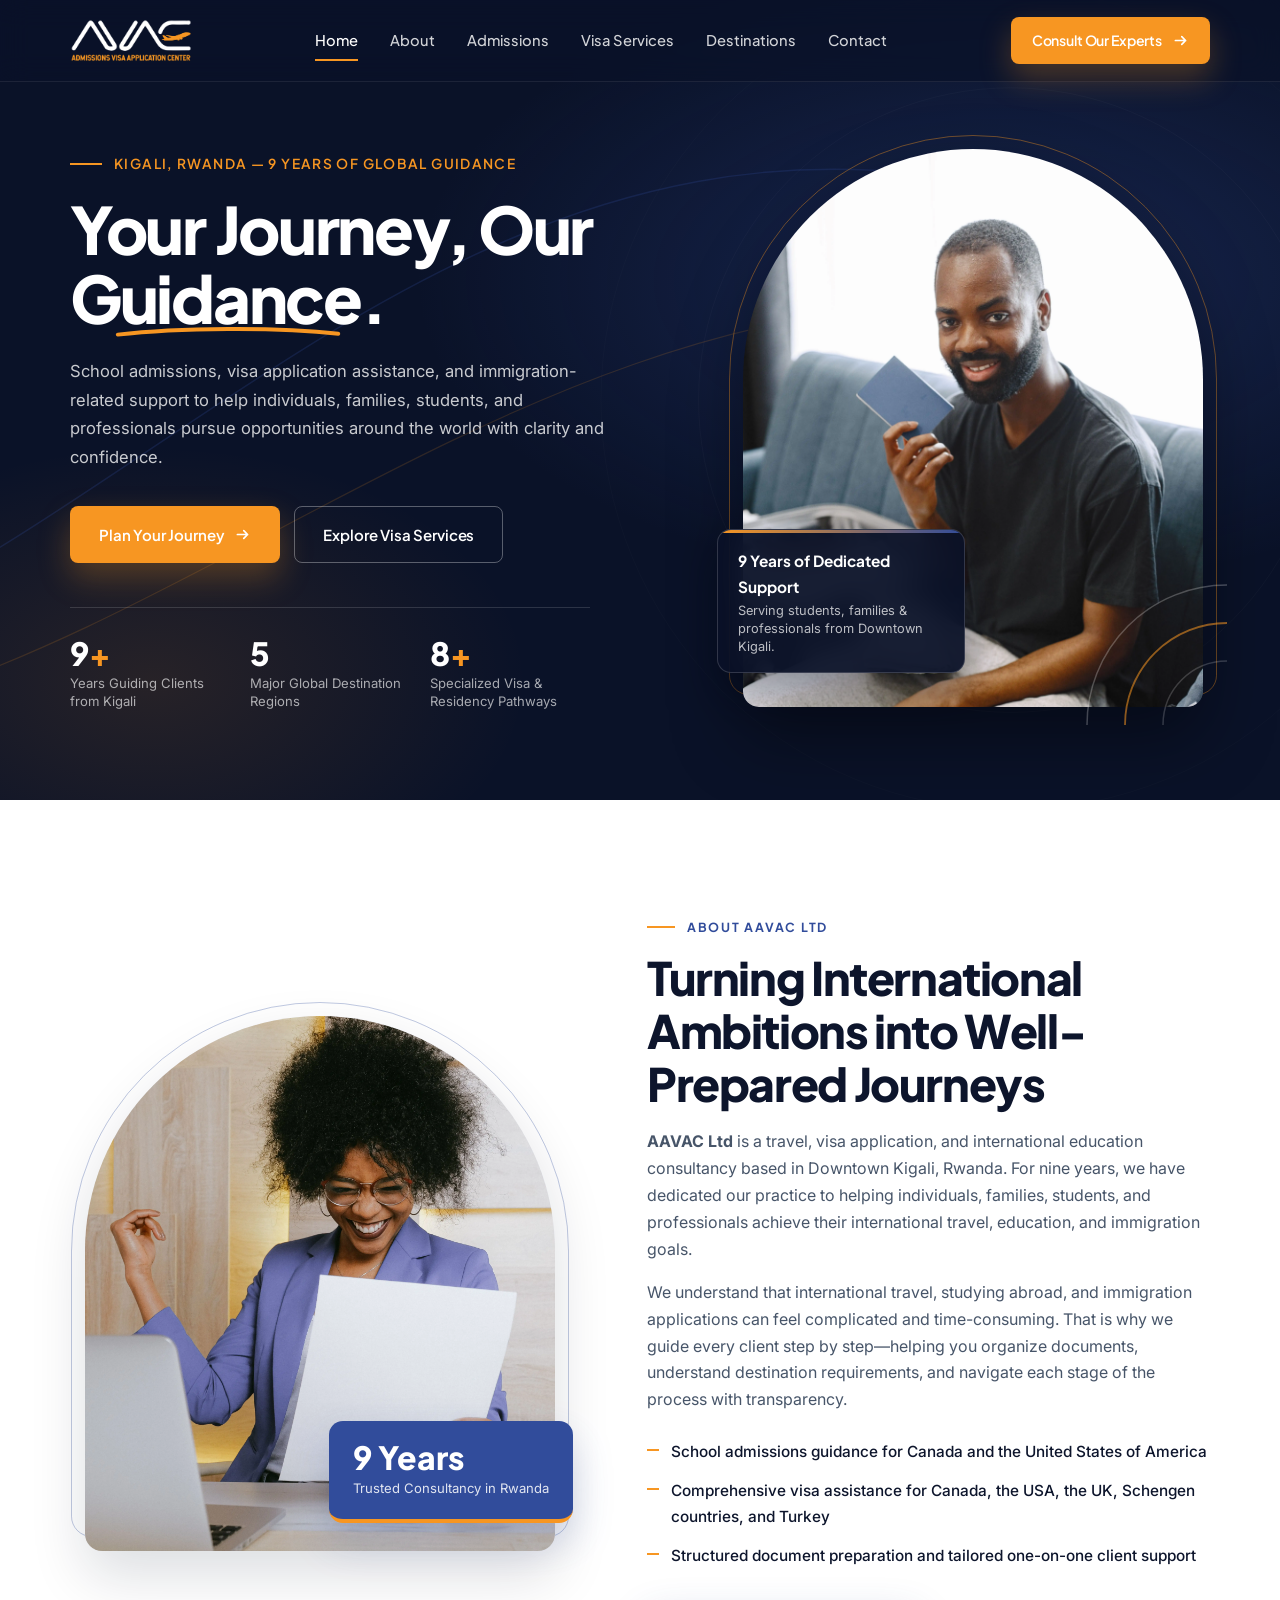
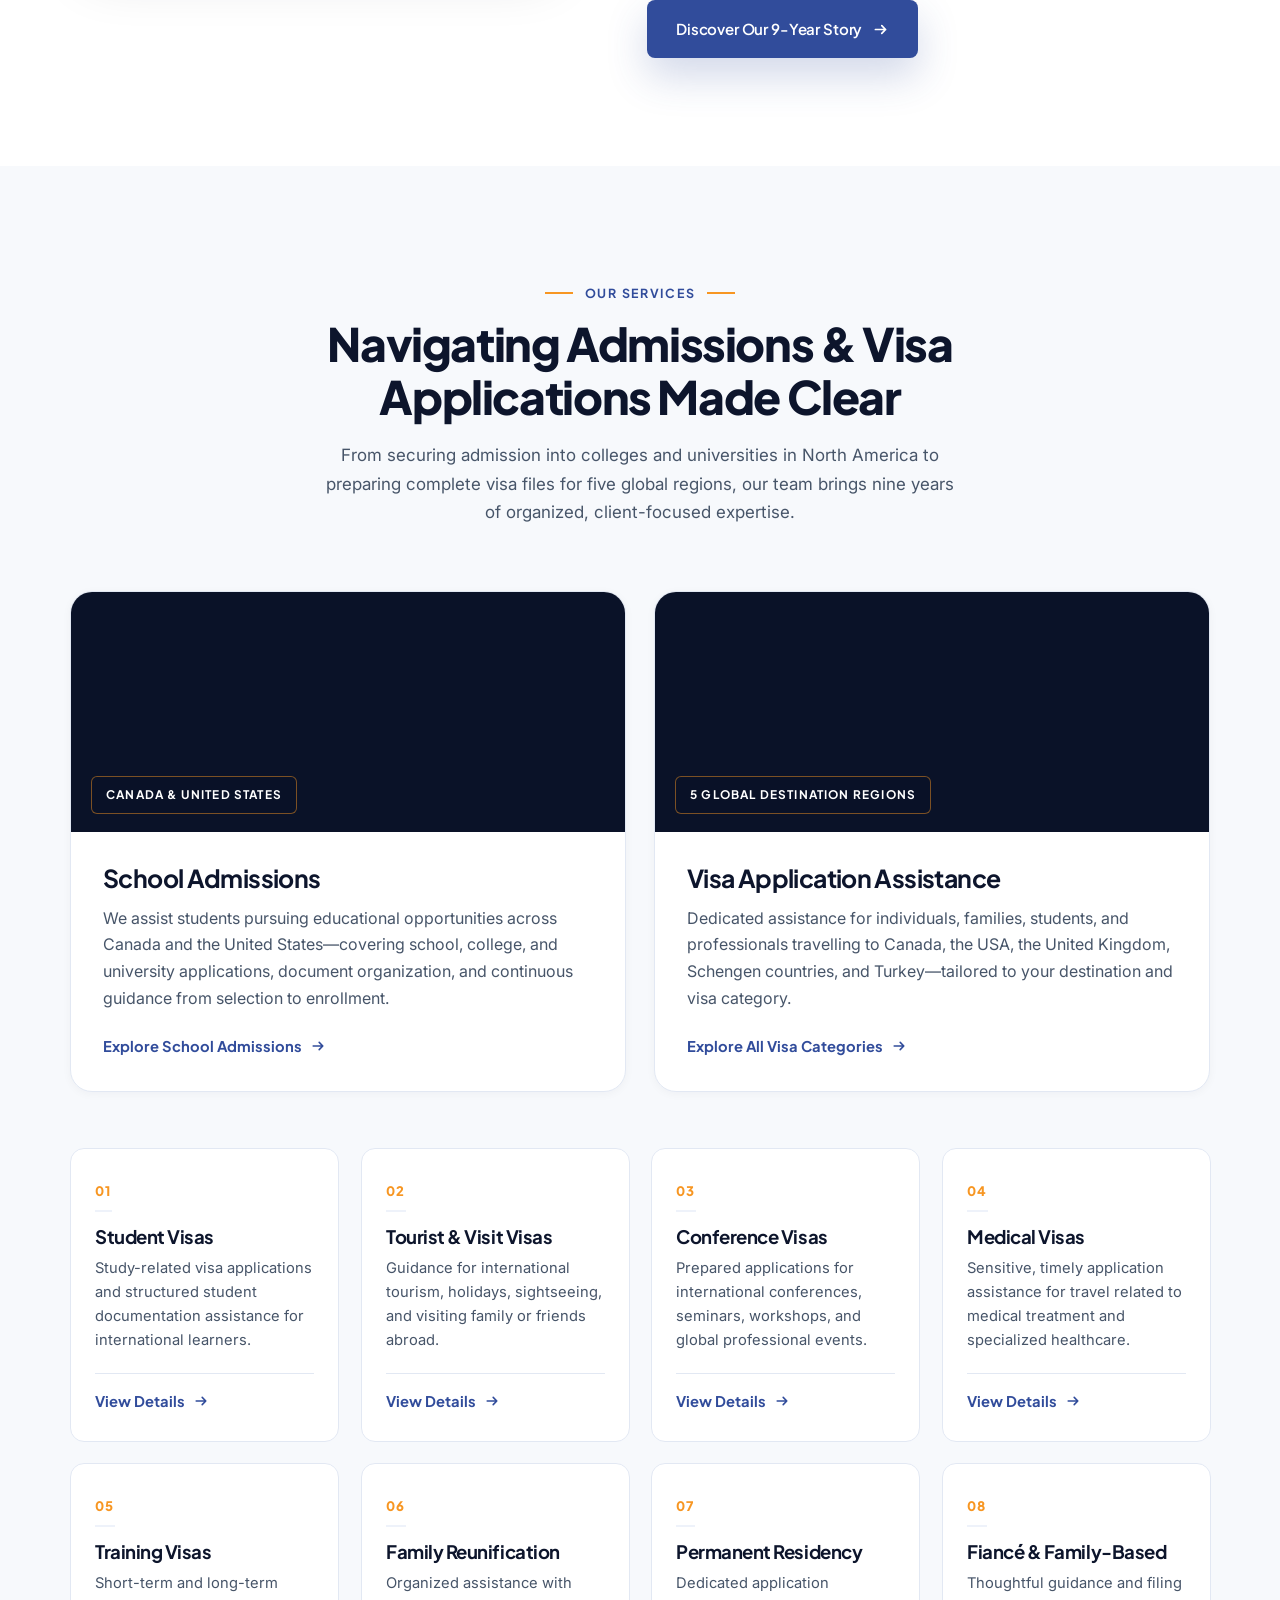
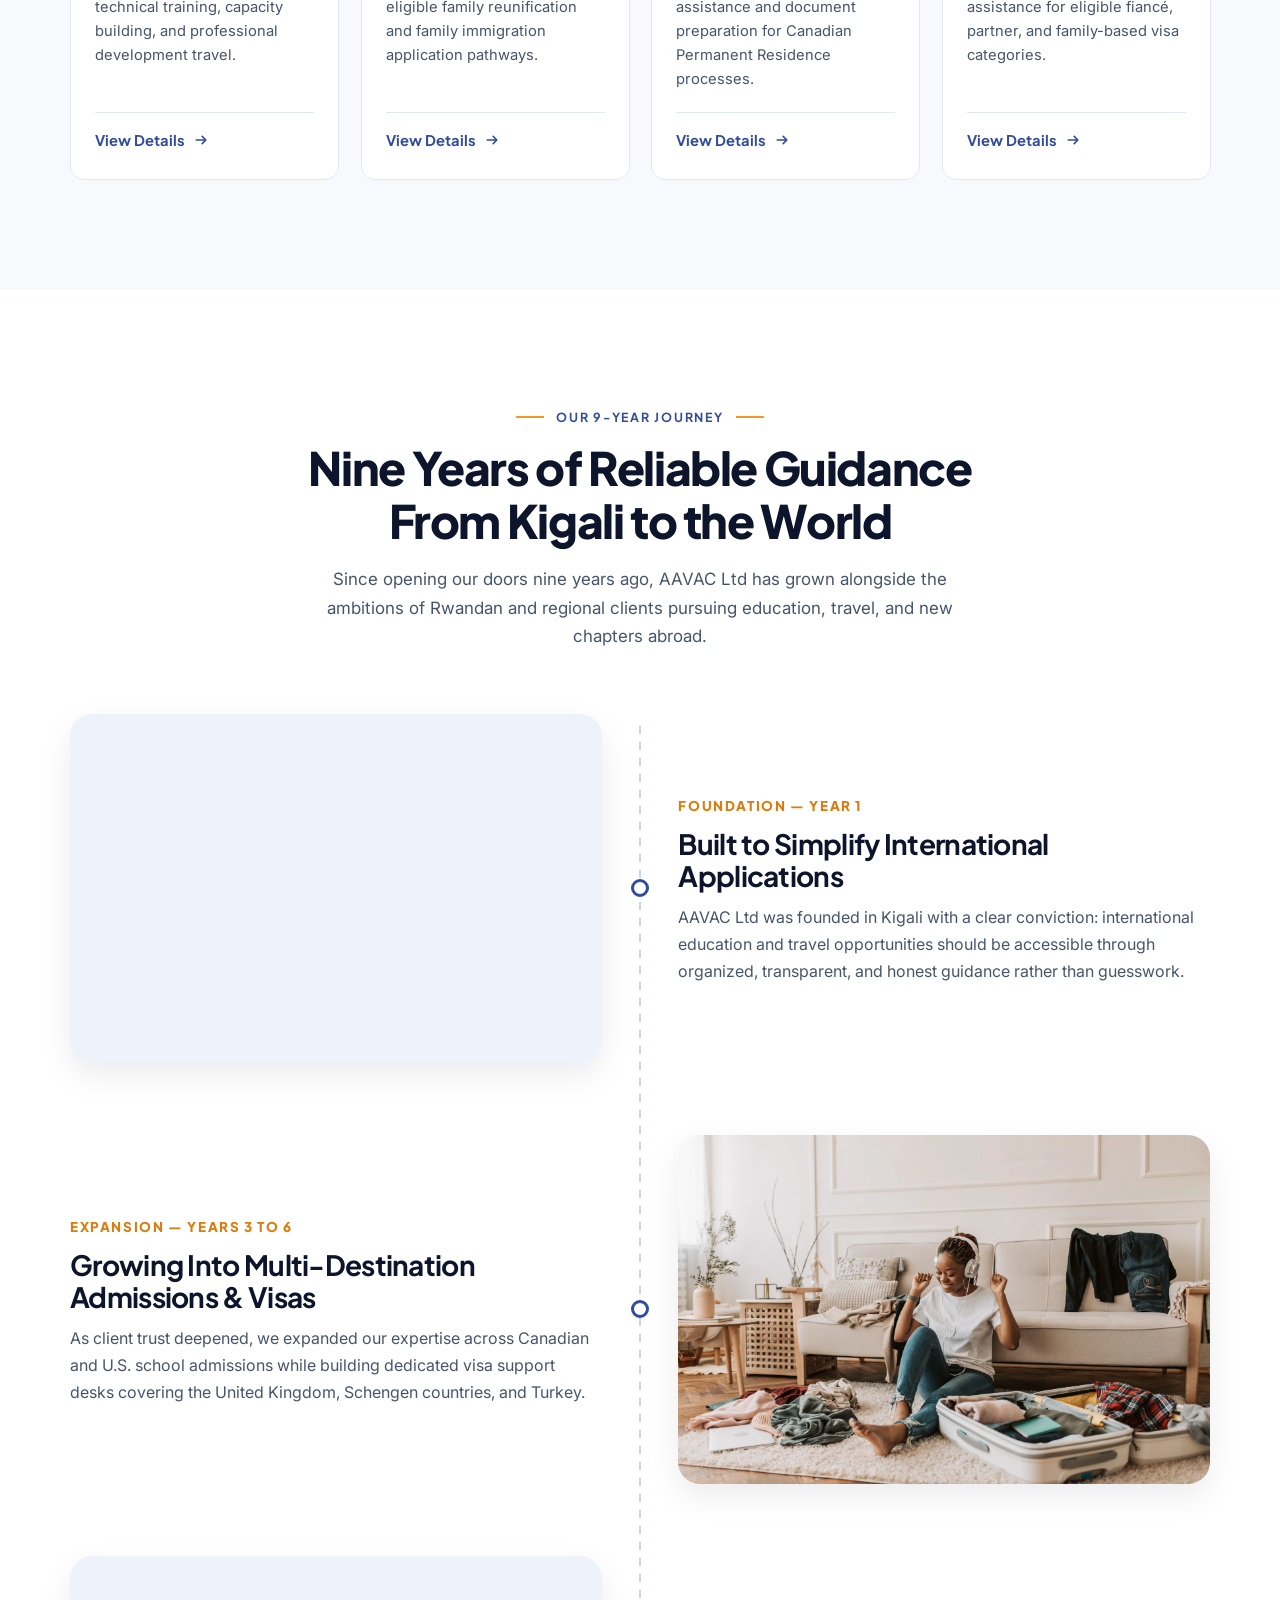
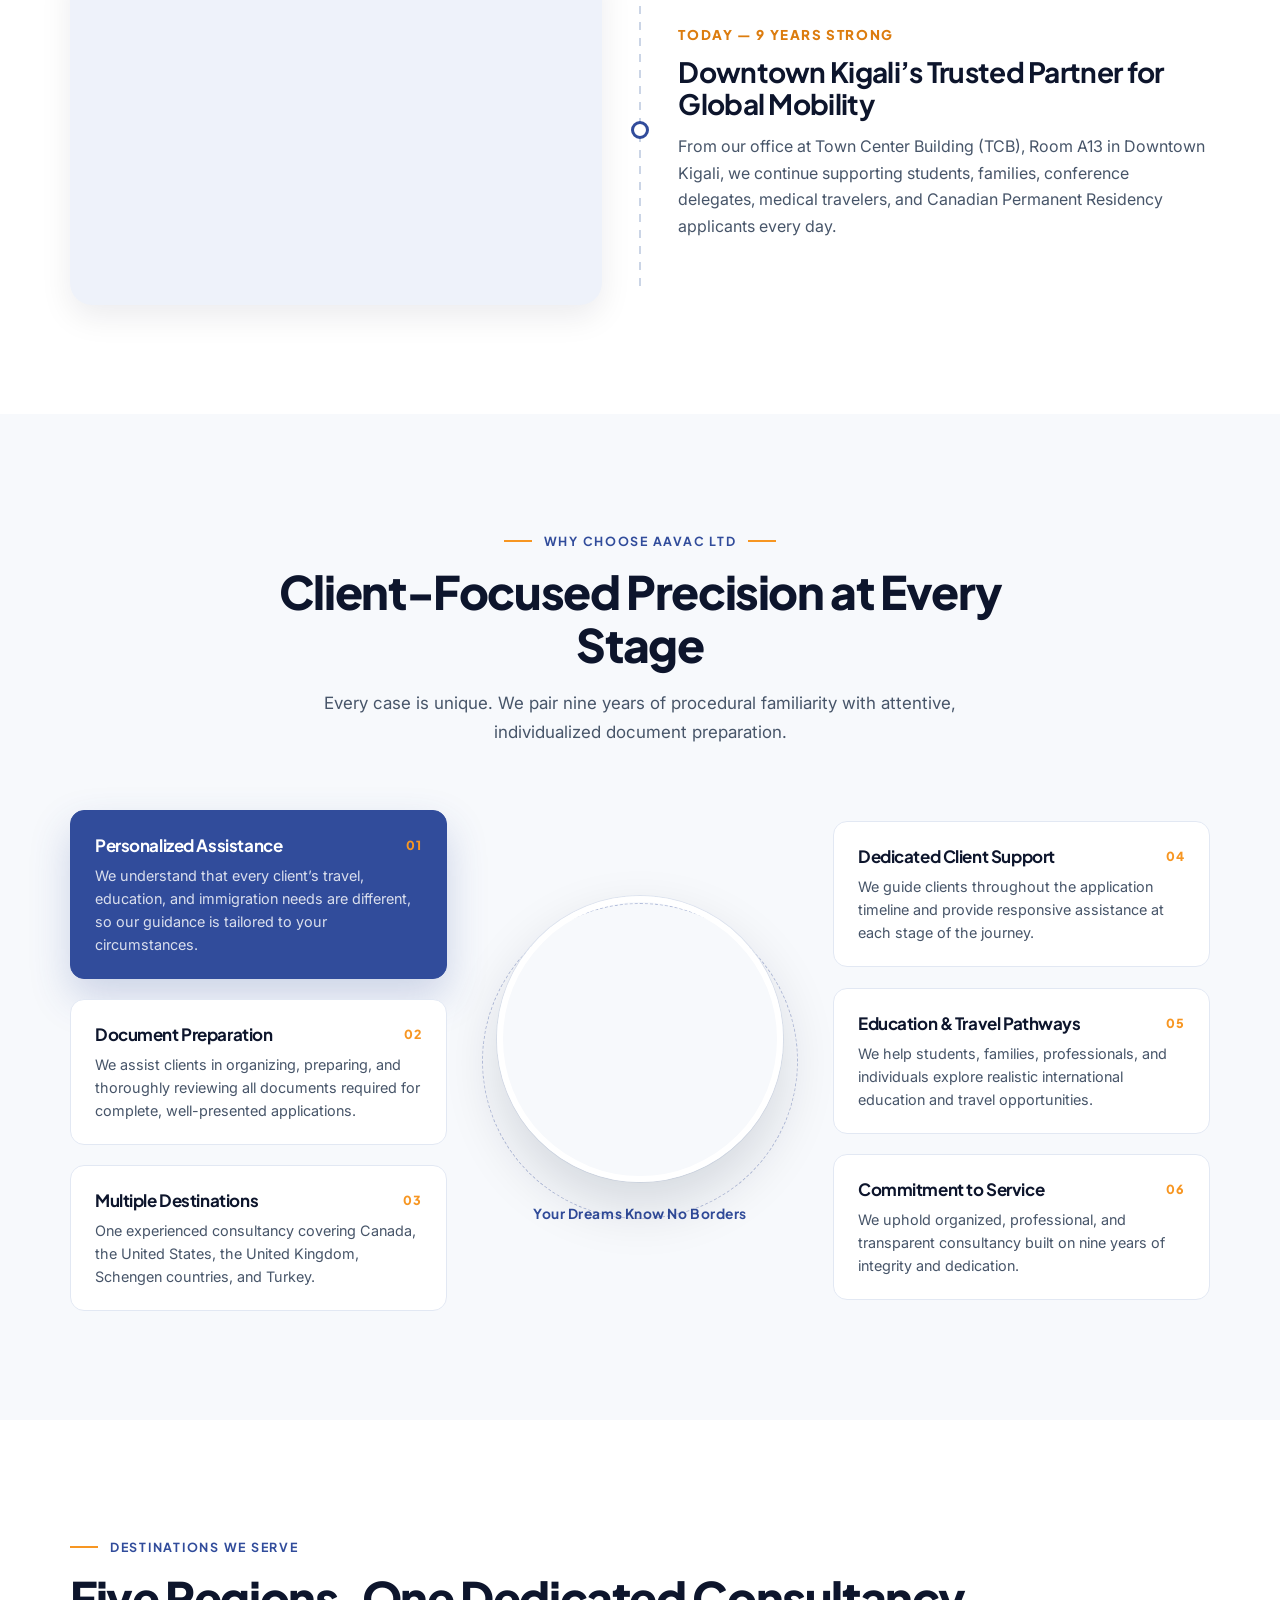
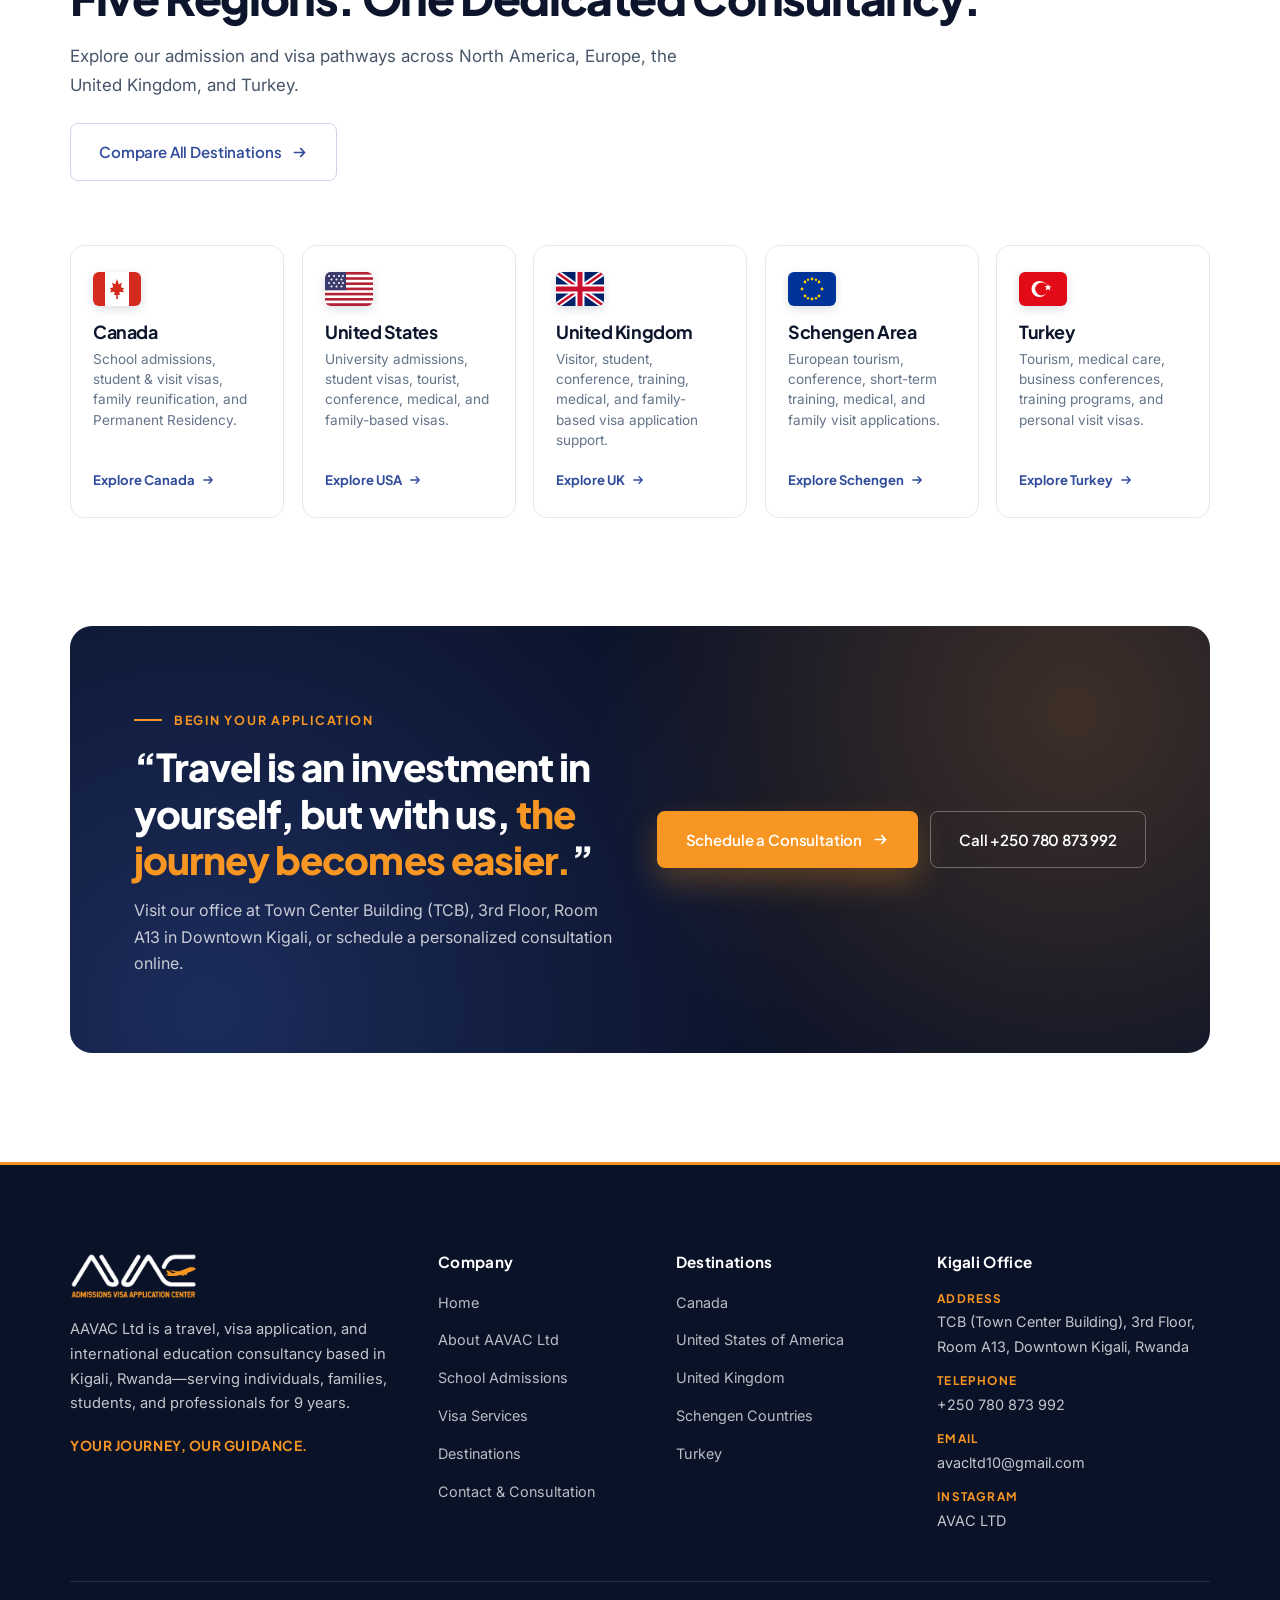
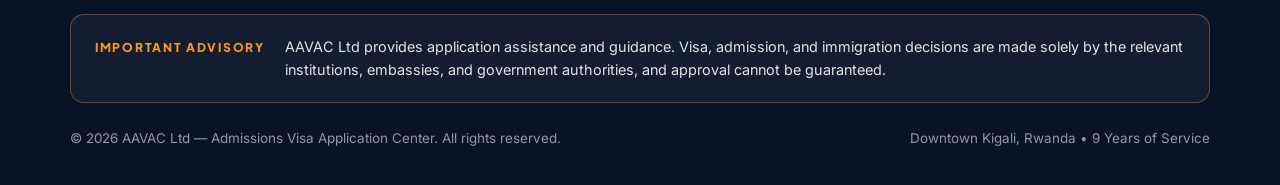
==== index.html @ 4e016243 "Build modern mobile-optimized multi-page website for AAVAC Ltd" ====
<!DOCTYPE html>
<html lang="en">
<head>
  <meta charset="UTF-8">
  <meta name="viewport" content="width=device-width, initial-scale=1.0, viewport-fit=cover">
  <meta name="theme-color" content="#0A1228">
  <title>AAVAC Ltd — Travel, Visa &amp; International Education Consultancy | Kigali, Rwanda</title>
  <meta name="description" content="For 9 years in Kigali, Rwanda, AAVAC Ltd has guided individuals, families, students, and professionals through school admissions and visa applications for Canada, the USA, the UK, Schengen countries, and Turkey.">
  <link rel="icon" type="image/png" href="assets/logo-color.png">
  <link rel="preconnect" href="https://fonts.googleapis.com">
  <link rel="preconnect" href="https://fonts.gstatic.com" crossorigin>
  <link href="https://fonts.googleapis.com/css2?family=Inter:wght@400;500;600&family=Plus+Jakarta+Sans:wght@500;600;700;800&display=swap" rel="stylesheet">
  <link rel="stylesheet" href="css/styles.css">
</head>
<body>
  <div class="scroll-progress" aria-hidden="true"></div>

  <!-- Navigation Header -->
  <header class="site-header">
    <div class="container nav-inner">
      <a href="index.html" class="brand-logo" aria-label="AAVAC Ltd Home">
        <img src="assets/logo-light.png" alt="AVAC — Admissions Visa Application Center">
      </a>

      <nav class="nav-links" aria-label="Primary Navigation">
        <a href="index.html" class="nav-link is-active">Home</a>
        <a href="about.html" class="nav-link">About</a>
        <a href="admissions.html" class="nav-link">Admissions</a>
        <a href="visas.html" class="nav-link">Visa Services</a>
        <a href="destinations.html" class="nav-link">Destinations</a>
        <a href="contact.html" class="nav-link">Contact</a>
      </nav>

      <div class="nav-actions">
        <a href="contact.html" class="btn btn--primary btn--sm">
          Consult Our Experts
          <svg class="arrow-icon" viewBox="0 0 20 20" fill="none" stroke="currentColor" stroke-width="2" aria-hidden="true"><path d="M4 10h12m0 0-4.5-4.5M16 10l-4.5 4.5" stroke-linecap="round" stroke-linejoin="round"/></svg>
        </a>
        <button class="nav-toggle" type="button" aria-label="Open Menu" aria-expanded="false">
          <svg width="22" height="22" viewBox="0 0 24 24" fill="none" stroke="currentColor" stroke-width="2"><path d="M4 7h16M4 12h16M4 17h16" stroke-linecap="round"/></svg>
        </button>
      </div>
    </div>
  </header>

  <!-- Mobile Navigation Drawer -->
  <div class="mobile-drawer" aria-hidden="true">
    <div class="mobile-drawer__backdrop"></div>
    <div class="mobile-drawer__panel">
      <div>
        <div class="mobile-drawer__head">
          <a href="index.html" class="brand-logo">
            <img src="assets/logo-light.png" alt="AVAC Logo" style="height:36px;">
          </a>
          <button class="mobile-drawer__close" type="button" aria-label="Close Menu">
            <svg width="20" height="20" viewBox="0 0 24 24" fill="none" stroke="currentColor" stroke-width="2"><path d="M6 6l12 12M18 6 6 18" stroke-linecap="round"/></svg>
          </button>
        </div>
        <nav class="mobile-drawer__links" aria-label="Mobile Navigation">
          <a href="index.html" class="is-active">Home</a>
          <a href="about.html">About AAVAC</a>
          <a href="admissions.html">School Admissions</a>
          <a href="visas.html">Visa Services</a>
          <a href="destinations.html">Destinations</a>
          <a href="contact.html">Contact Us</a>
        </nav>
      </div>
      <div class="mobile-drawer__foot">
        <div class="mobile-drawer__meta">
          TCB (Town Center Building), 3rd Floor, Room A13<br>
          Downtown Kigali, Rwanda<br>
          +250 780 873 992
        </div>
        <a href="contact.html" class="btn btn--primary" style="width:100%;">Book a Consultation</a>
      </div>
    </div>
  </div>

  <main>
    <!-- Hero Section -->
    <section class="hero">
      <svg class="hero__bg-svg" viewBox="0 0 1440 820" fill="none" preserveAspectRatio="xMidYMid slice" aria-hidden="true">
        <path class="orbit-path" d="M-80 640 C 260 480, 560 120, 1020 180 C 1260 212, 1380 120, 1520 60" stroke="rgba(49,76,155,0.45)" stroke-width="1.5"/>
        <path class="orbit-path orbit-path--delayed" d="M-40 720 C 340 600, 660 280, 1140 310 C 1320 322, 1420 260, 1520 210" stroke="rgba(247,150,34,0.28)" stroke-width="1.2" stroke-dasharray="6 8"/>
        <circle cx="1100" cy="410" r="320" stroke="rgba(255,255,255,0.05)" stroke-width="1"/>
        <circle cx="1100" cy="410" r="420" stroke="rgba(255,255,255,0.035)" stroke-width="1"/>
      </svg>

      <div class="container hero__grid">
        <div class="hero__content">
          <div class="hero__kicker hero-enter hero-enter--d1">
            Kigali, Rwanda &mdash; 9 Years of Global Guidance
          </div>
          <h1 class="hero__title hero-enter hero-enter--d2">
            Your Journey, Our
            <span class="hero__underline">
              Guidance.
              <svg viewBox="0 0 260 16" aria-hidden="true">
                <path d="M4 11 C 72 3, 188 2, 256 10"/>
              </svg>
            </span>
          </h1>
          <p class="hero__lead hero-enter hero-enter--d3">
            School admissions, visa application assistance, and immigration-related support to help individuals, families, students, and professionals pursue opportunities around the world with clarity and confidence.
          </p>
          <div class="hero__actions hero-enter hero-enter--d4">
            <a href="contact.html" class="btn btn--primary">
              Plan Your Journey
              <svg class="arrow-icon" viewBox="0 0 20 20" fill="none" stroke="currentColor" stroke-width="2" aria-hidden="true"><path d="M4 10h12m0 0-4.5-4.5M16 10l-4.5 4.5" stroke-linecap="round" stroke-linejoin="round"/></svg>
            </a>
            <a href="visas.html" class="btn btn--outline-light">
              Explore Visa Services
            </a>
          </div>

          <div class="hero__metrics hero-enter hero-enter--d5">
            <div>
              <div class="hero__metric-num" data-count="9" data-suffix="+">9<span>+</span></div>
              <div class="hero__metric-label">Years Guiding Clients from Kigali</div>
            </div>
            <div>
              <div class="hero__metric-num" data-count="5" data-suffix="">5</div>
              <div class="hero__metric-label">Major Global Destination Regions</div>
            </div>
            <div>
              <div class="hero__metric-num" data-count="8" data-suffix="+">8<span>+</span></div>
              <div class="hero__metric-label">Specialized Visa &amp; Residency Pathways</div>
            </div>
          </div>
        </div>

        <div class="arch-stage hero-enter hero-enter--d3" data-parallax>
          <div class="arch-frame__ring" aria-hidden="true"></div>
          <div class="arch-frame">
            <img src="images/pexels-gustavo-fring-8770475.webp" fetchpriority="high" decoding="async" alt="Smiling traveler holding his passport while preparing for an international journey with AAVAC Ltd">
          </div>
          <svg class="arch-frame__arcs" viewBox="0 0 180 180" fill="none" aria-hidden="true">
            <path d="M180 40 A140 140 0 0 0 40 180" stroke="rgba(255,255,255,0.24)" stroke-width="1.5"/>
            <path d="M180 78 A102 102 0 0 0 78 180" stroke="rgba(247,150,34,0.55)" stroke-width="1.8"/>
            <path d="M180 116 A64 64 0 0 0 116 180" stroke="rgba(255,255,255,0.18)" stroke-width="1.5"/>
          </svg>
          <div class="arch-stage__card">
            <div class="arch-stage__card-title">9 Years of Dedicated Support</div>
            <div class="arch-stage__card-sub">Serving students, families &amp; professionals from Downtown Kigali.</div>
          </div>
        </div>
      </div>
    </section>

    <!-- About AAVAC Split Section -->
    <section class="section">
      <div class="container split-grid">
        <div class="arch-light" data-reveal="left">
          <div class="arch-light__outline" aria-hidden="true"></div>
          <div class="arch-light__frame">
            <img loading="lazy" decoding="async" src="images/pexels-shvetsa-3727463.webp" alt="Client celebrating successful international application documentation with AAVAC Ltd">
          </div>
          <div class="arch-light__stat">
            <div class="arch-light__stat-num">9 Years</div>
            <div class="arch-light__stat-label">Trusted Consultancy in Rwanda</div>
          </div>
        </div>

        <div data-reveal="right">
          <div class="eyebrow">About AAVAC Ltd</div>
          <h2 class="section-title">Turning International Ambitions into Well-Prepared Journeys</h2>
          <div class="prose">
            <p>
              <strong>AAVAC Ltd</strong> is a travel, visa application, and international education consultancy based in Downtown Kigali, Rwanda. For nine years, we have dedicated our practice to helping individuals, families, students, and professionals achieve their international travel, education, and immigration goals.
            </p>
            <p>
              We understand that international travel, studying abroad, and immigration applications can feel complicated and time-consuming. That is why we guide every client step by step—helping you organize documents, understand destination requirements, and navigate each stage of the process with transparency.
            </p>
          </div>
          <ul class="editorial-list">
            <li>School admissions guidance for Canada and the United States of America</li>
            <li>Comprehensive visa assistance for Canada, the USA, the UK, Schengen countries, and Turkey</li>
            <li>Structured document preparation and tailored one-on-one client support</li>
          </ul>
          <a href="about.html" class="btn btn--blue">
            Discover Our 9-Year Story
            <svg class="arrow-icon" viewBox="0 0 20 20" fill="none" stroke="currentColor" stroke-width="2" aria-hidden="true"><path d="M4 10h12m0 0-4.5-4.5M16 10l-4.5 4.5" stroke-linecap="round" stroke-linejoin="round"/></svg>
          </a>
        </div>
      </div>
    </section>

    <!-- Services & 8 Visa Categories -->
    <section class="section section--alt">
      <div class="container">
        <div class="section-header section-header--center" data-reveal>
          <div class="eyebrow eyebrow--center">Our Services</div>
          <h2 class="section-title">Navigating Admissions &amp; Visa Applications Made Clear</h2>
          <p class="section-lead">
            From securing admission into colleges and universities in North America to preparing complete visa files for five global regions, our team brings nine years of organized, client-focused expertise.
          </p>
        </div>

        <!-- Two Core Service Pillars -->
        <div class="pillar-grid">
          <article class="pillar-card" data-reveal data-delay="60">
            <div class="pillar-card__media">
              <img loading="lazy" decoding="async" src="images/pexels-zen-chung-5538572.webp" alt="International student holding academic notebooks for Canada and USA admissions">
              <span class="pillar-card__tag">Canada &amp; United States</span>
            </div>
            <div class="pillar-card__body">
              <div>
                <h3>School Admissions</h3>
                <p>
                  We assist students pursuing educational opportunities across Canada and the United States—covering school, college, and university applications, document organization, and continuous guidance from selection to enrollment.
                </p>
              </div>
              <a href="admissions.html" class="text-link">
                Explore School Admissions
                <svg viewBox="0 0 20 20" fill="none" stroke="currentColor" stroke-width="2" aria-hidden="true"><path d="M4 10h12m0 0-4.5-4.5M16 10l-4.5 4.5" stroke-linecap="round" stroke-linejoin="round"/></svg>
              </a>
            </div>
          </article>

          <article class="pillar-card" data-reveal data-delay="140">
            <div class="pillar-card__media">
              <img loading="lazy" decoding="async" src="images/pexels-n-voitkevich-7235814.webp" alt="World map, compass, and passport with visa approved stamp">
              <span class="pillar-card__tag">5 Global Destination Regions</span>
            </div>
            <div class="pillar-card__body">
              <div>
                <h3>Visa Application Assistance</h3>
                <p>
                  Dedicated assistance for individuals, families, students, and professionals travelling to Canada, the USA, the United Kingdom, Schengen countries, and Turkey—tailored to your destination and visa category.
                </p>
              </div>
              <a href="visas.html" class="text-link">
                Explore All Visa Categories
                <svg viewBox="0 0 20 20" fill="none" stroke="currentColor" stroke-width="2" aria-hidden="true"><path d="M4 10h12m0 0-4.5-4.5M16 10l-4.5 4.5" stroke-linecap="round" stroke-linejoin="round"/></svg>
              </a>
            </div>
          </article>
        </div>

        <!-- 8 Visa Categories Grid -->
        <div class="visa-grid">
          <article class="visa-card" data-reveal data-delay="0">
            <div>
              <span class="visa-card__num">01</span>
              <h3>Student Visas</h3>
              <p>Study-related visa applications and structured student documentation assistance for international learners.</p>
            </div>
            <div class="visa-card__foot">
              <a href="visas.html#student" class="text-link">View Details <svg viewBox="0 0 20 20" fill="none" stroke="currentColor" stroke-width="2"><path d="M4 10h12m0 0-4.5-4.5M16 10l-4.5 4.5" stroke-linecap="round" stroke-linejoin="round"/></svg></a>
            </div>
          </article>

          <article class="visa-card" data-reveal data-delay="60">
            <div>
              <span class="visa-card__num">02</span>
              <h3>Tourist &amp; Visit Visas</h3>
              <p>Guidance for international tourism, holidays, sightseeing, and visiting family or friends abroad.</p>
            </div>
            <div class="visa-card__foot">
              <a href="visas.html#tourist" class="text-link">View Details <svg viewBox="0 0 20 20" fill="none" stroke="currentColor" stroke-width="2"><path d="M4 10h12m0 0-4.5-4.5M16 10l-4.5 4.5" stroke-linecap="round" stroke-linejoin="round"/></svg></a>
            </div>
          </article>

          <article class="visa-card" data-reveal data-delay="120">
            <div>
              <span class="visa-card__num">03</span>
              <h3>Conference Visas</h3>
              <p>Prepared applications for international conferences, seminars, workshops, and global professional events.</p>
            </div>
            <div class="visa-card__foot">
              <a href="visas.html#conference" class="text-link">View Details <svg viewBox="0 0 20 20" fill="none" stroke="currentColor" stroke-width="2"><path d="M4 10h12m0 0-4.5-4.5M16 10l-4.5 4.5" stroke-linecap="round" stroke-linejoin="round"/></svg></a>
            </div>
          </article>

          <article class="visa-card" data-reveal data-delay="180">
            <div>
              <span class="visa-card__num">04</span>
              <h3>Medical Visas</h3>
              <p>Sensitive, timely application assistance for travel related to medical treatment and specialized healthcare.</p>
            </div>
            <div class="visa-card__foot">
              <a href="visas.html#medical" class="text-link">View Details <svg viewBox="0 0 20 20" fill="none" stroke="currentColor" stroke-width="2"><path d="M4 10h12m0 0-4.5-4.5M16 10l-4.5 4.5" stroke-linecap="round" stroke-linejoin="round"/></svg></a>
            </div>
          </article>

          <article class="visa-card" data-reveal data-delay="0">
            <div>
              <span class="visa-card__num">05</span>
              <h3>Training Visas</h3>
              <p>Short-term and long-term technical training, capacity building, and professional development travel.</p>
            </div>
            <div class="visa-card__foot">
              <a href="visas.html#training" class="text-link">View Details <svg viewBox="0 0 20 20" fill="none" stroke="currentColor" stroke-width="2"><path d="M4 10h12m0 0-4.5-4.5M16 10l-4.5 4.5" stroke-linecap="round" stroke-linejoin="round"/></svg></a>
            </div>
          </article>

          <article class="visa-card" data-reveal data-delay="60">
            <div>
              <span class="visa-card__num">06</span>
              <h3>Family Reunification</h3>
              <p>Organized assistance with eligible family reunification and family immigration application pathways.</p>
            </div>
            <div class="visa-card__foot">
              <a href="visas.html#family-reunification" class="text-link">View Details <svg viewBox="0 0 20 20" fill="none" stroke="currentColor" stroke-width="2"><path d="M4 10h12m0 0-4.5-4.5M16 10l-4.5 4.5" stroke-linecap="round" stroke-linejoin="round"/></svg></a>
            </div>
          </article>

          <article class="visa-card" data-reveal data-delay="120">
            <div>
              <span class="visa-card__num">07</span>
              <h3>Permanent Residency</h3>
              <p>Dedicated application assistance and document preparation for Canadian Permanent Residence processes.</p>
            </div>
            <div class="visa-card__foot">
              <a href="visas.html#permanent-residency" class="text-link">View Details <svg viewBox="0 0 20 20" fill="none" stroke="currentColor" stroke-width="2"><path d="M4 10h12m0 0-4.5-4.5M16 10l-4.5 4.5" stroke-linecap="round" stroke-linejoin="round"/></svg></a>
            </div>
          </article>

          <article class="visa-card" data-reveal data-delay="180">
            <div>
              <span class="visa-card__num">08</span>
              <h3>Fianc&eacute; &amp; Family-Based</h3>
              <p>Thoughtful guidance and filing assistance for eligible fianc&eacute;, partner, and family-based visa categories.</p>
            </div>
            <div class="visa-card__foot">
              <a href="visas.html#fiance" class="text-link">View Details <svg viewBox="0 0 20 20" fill="none" stroke="currentColor" stroke-width="2"><path d="M4 10h12m0 0-4.5-4.5M16 10l-4.5 4.5" stroke-linecap="round" stroke-linejoin="round"/></svg></a>
            </div>
          </article>
        </div>
      </div>
    </section>

    <!-- 9-Year Staggered Story Timeline -->
    <section class="section">
      <div class="container">
        <div class="section-header section-header--center" data-reveal>
          <div class="eyebrow eyebrow--center">Our 9-Year Journey</div>
          <h2 class="section-title">Nine Years of Reliable Guidance From Kigali to the World</h2>
          <p class="section-lead">
            Since opening our doors nine years ago, AAVAC Ltd has grown alongside the ambitions of Rwandan and regional clients pursuing education, travel, and new chapters abroad.
          </p>
        </div>

        <div class="timeline">
          <div class="timeline__row" data-reveal>
            <div class="timeline__media">
              <img loading="lazy" decoding="async" src="images/pexels-vlada-karpovich-7368295.webp" alt="Student preparing international study documents with laptop and notebook">
            </div>
            <span class="timeline__marker" aria-hidden="true"></span>
            <div class="timeline__content">
              <span class="timeline__year">Foundation &mdash; Year 1</span>
              <h3>Built to Simplify International Applications</h3>
              <p>
                AAVAC Ltd was founded in Kigali with a clear conviction: international education and travel opportunities should be accessible through organized, transparent, and honest guidance rather than guesswork.
              </p>
            </div>
          </div>

          <div class="timeline__row timeline__row--flip" data-reveal>
            <div class="timeline__content">
              <span class="timeline__year">Expansion &mdash; Years 3 to 6</span>
              <h3>Growing Into Multi-Destination Admissions &amp; Visas</h3>
              <p>
                As client trust deepened, we expanded our expertise across Canadian and U.S. school admissions while building dedicated visa support desks covering the United Kingdom, Schengen countries, and Turkey.
              </p>
            </div>
            <span class="timeline__marker" aria-hidden="true"></span>
            <div class="timeline__media">
              <img loading="lazy" decoding="async" src="images/pexels-vlada-karpovich-7365317.webp" alt="Young traveler happily packing her suitcase for study and travel abroad">
            </div>
          </div>

          <div class="timeline__row" data-reveal>
            <div class="timeline__media">
              <img loading="lazy" decoding="async" src="images/pexels-gustavo-fring-6816985.webp" alt="Client speaking with an advisor ahead of international travel">
            </div>
            <span class="timeline__marker" aria-hidden="true"></span>
            <div class="timeline__content">
              <span class="timeline__year">Today &mdash; 9 Years Strong</span>
              <h3>Downtown Kigali&rsquo;s Trusted Partner for Global Mobility</h3>
              <p>
                From our office at Town Center Building (TCB), Room A13 in Downtown Kigali, we continue supporting students, families, conference delegates, medical travelers, and Canadian Permanent Residency applicants every day.
              </p>
            </div>
          </div>
        </div>
      </div>
    </section>

    <!-- Why Choose AAVAC — Hub & Spoke Showcase -->
    <section class="section section--alt">
      <div class="container">
        <div class="section-header section-header--center" data-reveal>
          <div class="eyebrow eyebrow--center">Why Choose AAVAC Ltd</div>
          <h2 class="section-title">Client-Focused Precision at Every Stage</h2>
          <p class="section-lead">
            Every case is unique. We pair nine years of procedural familiarity with attentive, individualized document preparation.
          </p>
        </div>

        <div class="why-hub">
          <div class="why-col">
            <div class="why-item is-featured" data-reveal="left" data-delay="0">
              <div class="why-item__top">
                <h3>Personalized Assistance</h3>
                <span class="why-item__idx">01</span>
              </div>
              <p>We understand that every client&rsquo;s travel, education, and immigration needs are different, so our guidance is tailored to your circumstances.</p>
            </div>
            <div class="why-item" data-reveal="left" data-delay="80">
              <div class="why-item__top">
                <h3>Document Preparation</h3>
                <span class="why-item__idx">02</span>
              </div>
              <p>We assist clients in organizing, preparing, and thoroughly reviewing all documents required for complete, well-presented applications.</p>
            </div>
            <div class="why-item" data-reveal="left" data-delay="160">
              <div class="why-item__top">
                <h3>Multiple Destinations</h3>
                <span class="why-item__idx">03</span>
              </div>
              <p>One experienced consultancy covering Canada, the United States, the United Kingdom, Schengen countries, and Turkey.</p>
            </div>
          </div>

          <div class="why-center" data-reveal="scale">
            <div class="why-center__ring" aria-hidden="true"></div>
            <div class="why-center__circle">
              <img loading="lazy" decoding="async" src="images/pexels-gustavo-fring-5622648.webp" alt="Confident traveler holding her passport ready for departure">
            </div>
            <div class="why-center__caption">Your Dreams Know No Borders</div>
          </div>

          <div class="why-col">
            <div class="why-item" data-reveal="right" data-delay="0">
              <div class="why-item__top">
                <h3>Dedicated Client Support</h3>
                <span class="why-item__idx">04</span>
              </div>
              <p>We guide clients throughout the application timeline and provide responsive assistance at each stage of the journey.</p>
            </div>
            <div class="why-item" data-reveal="right" data-delay="80">
              <div class="why-item__top">
                <h3>Education &amp; Travel Pathways</h3>
                <span class="why-item__idx">05</span>
              </div>
              <p>We help students, families, professionals, and individuals explore realistic international education and travel opportunities.</p>
            </div>
            <div class="why-item" data-reveal="right" data-delay="160">
              <div class="why-item__top">
                <h3>Commitment to Service</h3>
                <span class="why-item__idx">06</span>
              </div>
              <p>We uphold organized, professional, and transparent consultancy built on nine years of integrity and dedication.</p>
            </div>
          </div>
        </div>
      </div>
    </section>

    <!-- Global Destinations Showcase -->
    <section class="section">
      <div class="container">
        <div class="section-header section-header--split" data-reveal>
          <div>
            <div class="eyebrow">Destinations We Serve</div>
            <h2 class="section-title">Five Regions. One Dedicated Consultancy.</h2>
            <p class="section-lead">
              Explore our admission and visa pathways across North America, Europe, the United Kingdom, and Turkey.
            </p>
          </div>
          <a href="destinations.html" class="btn btn--outline-dark">
            Compare All Destinations
            <svg class="arrow-icon" viewBox="0 0 20 20" fill="none" stroke="currentColor" stroke-width="2"><path d="M4 10h12m0 0-4.5-4.5M16 10l-4.5 4.5" stroke-linecap="round" stroke-linejoin="round"/></svg>
          </a>
        </div>

        <div class="destinations-grid">
          <!-- Canada -->
          <a href="destinations.html#canada" class="country-card" data-reveal data-delay="0">
            <div>
              <div class="country-flag" aria-hidden="true">
                <svg viewBox="0 0 48 34"><rect width="48" height="34" fill="#FFFFFF"/><rect width="12" height="34" fill="#D52B1E"/><rect x="36" width="12" height="34" fill="#D52B1E"/><path d="M24 7l1.8 5.2 3.2-1.4-1.2 4.4 3.4 1-1.5 1.8 1.3 2.2-4.6-.5.4 3.3h-5.6l.4-3.3-4.6.5 1.3-2.2-1.5-1.8 3.4-1-1.2-4.4 3.2 1.4z" fill="#D52B1E"/><rect x="23.2" y="22.5" width="1.6" height="4.5" fill="#D52B1E"/></svg>
              </div>
              <h3 style="margin-top:16px;">Canada</h3>
              <p>School admissions, student &amp; visit visas, family reunification, and Permanent Residency.</p>
            </div>
            <span class="country-card__cta">Explore Canada <svg viewBox="0 0 20 20" fill="none" stroke="currentColor" stroke-width="2"><path d="M4 10h12m0 0-4.5-4.5M16 10l-4.5 4.5" stroke-linecap="round" stroke-linejoin="round"/></svg></span>
          </a>

          <!-- USA -->
          <a href="destinations.html#usa" class="country-card" data-reveal data-delay="70">
            <div>
              <div class="country-flag" aria-hidden="true">
                <svg viewBox="0 0 48 34"><rect width="48" height="34" fill="#FFFFFF"/><g fill="#B22234"><rect y="0" width="48" height="2.6"/><rect y="5.2" width="48" height="2.6"/><rect y="10.4" width="48" height="2.6"/><rect y="15.6" width="48" height="2.6"/><rect y="20.8" width="48" height="2.6"/><rect y="26" width="48" height="2.6"/><rect y="31.2" width="48" height="2.8"/></g><rect width="21" height="18.2" fill="#3C3B6E"/><g fill="#FFFFFF"><circle cx="4" cy="4" r="1"/><circle cx="9" cy="4" r="1"/><circle cx="14" cy="4" r="1"/><circle cx="18" cy="4" r="1"/><circle cx="6.5" cy="7.5" r="1"/><circle cx="11.5" cy="7.5" r="1"/><circle cx="16.5" cy="7.5" r="1"/><circle cx="4" cy="11" r="1"/><circle cx="9" cy="11" r="1"/><circle cx="14" cy="11" r="1"/><circle cx="18" cy="11" r="1"/><circle cx="6.5" cy="14.5" r="1"/><circle cx="11.5" cy="14.5" r="1"/><circle cx="16.5" cy="14.5" r="1"/></g></svg>
              </div>
              <h3 style="margin-top:16px;">United States</h3>
              <p>University admissions, student visas, tourist, conference, medical, and family-based visas.</p>
            </div>
            <span class="country-card__cta">Explore USA <svg viewBox="0 0 20 20" fill="none" stroke="currentColor" stroke-width="2"><path d="M4 10h12m0 0-4.5-4.5M16 10l-4.5 4.5" stroke-linecap="round" stroke-linejoin="round"/></svg></span>
          </a>

          <!-- UK -->
          <a href="destinations.html#uk" class="country-card" data-reveal data-delay="140">
            <div>
              <div class="country-flag" aria-hidden="true">
                <svg viewBox="0 0 48 34"><rect width="48" height="34" fill="#012169"/><path d="M0 0l48 34M48 0L0 34" stroke="#FFFFFF" stroke-width="6"/><path d="M0 0l48 34M48 0L0 34" stroke="#C8102E" stroke-width="2.5"/><path d="M24 0v34M0 17h48" stroke="#FFFFFF" stroke-width="9"/><path d="M24 0v34M0 17h48" stroke="#C8102E" stroke-width="5"/></svg>
              </div>
              <h3 style="margin-top:16px;">United Kingdom</h3>
              <p>Visitor, student, conference, training, medical, and family-based visa application support.</p>
            </div>
            <span class="country-card__cta">Explore UK <svg viewBox="0 0 20 20" fill="none" stroke="currentColor" stroke-width="2"><path d="M4 10h12m0 0-4.5-4.5M16 10l-4.5 4.5" stroke-linecap="round" stroke-linejoin="round"/></svg></span>
          </a>

          <!-- Schengen -->
          <a href="destinations.html#schengen" class="country-card" data-reveal data-delay="210">
            <div>
              <div class="country-flag" aria-hidden="true">
                <svg viewBox="0 0 48 34"><rect width="48" height="34" fill="#003399"/><g fill="#FFCC00"><circle cx="24" cy="7" r="1.4"/><circle cx="24" cy="27" r="1.4"/><circle cx="14" cy="17" r="1.4"/><circle cx="34" cy="17" r="1.4"/><circle cx="17" cy="10" r="1.4"/><circle cx="31" cy="10" r="1.4"/><circle cx="17" cy="24" r="1.4"/><circle cx="31" cy="24" r="1.4"/><circle cx="20" cy="7.8" r="1.2"/><circle cx="28" cy="7.8" r="1.2"/><circle cx="20" cy="26.2" r="1.2"/><circle cx="28" cy="26.2" r="1.2"/></g></svg>
              </div>
              <h3 style="margin-top:16px;">Schengen Area</h3>
              <p>European tourism, conference, short-term training, medical, and family visit applications.</p>
            </div>
            <span class="country-card__cta">Explore Schengen <svg viewBox="0 0 20 20" fill="none" stroke="currentColor" stroke-width="2"><path d="M4 10h12m0 0-4.5-4.5M16 10l-4.5 4.5" stroke-linecap="round" stroke-linejoin="round"/></svg></span>
          </a>

          <!-- Turkey -->
          <a href="destinations.html#turkey" class="country-card" data-reveal data-delay="280">
            <div>
              <div class="country-flag" aria-hidden="true">
                <svg viewBox="0 0 48 34"><rect width="48" height="34" fill="#E30A17"/><circle cx="20.5" cy="17" r="8" fill="#FFFFFF"/><circle cx="22.6" cy="17" r="6.4" fill="#E30A17"/><polygon points="29,17 31.3,18.4 30.6,15.8 32.6,14.2 29.9,14.2 29,11.8 28.1,14.2 25.4,14.2 27.4,15.8 26.7,18.4" fill="#FFFFFF"/></svg>
              </div>
              <h3 style="margin-top:16px;">Turkey</h3>
              <p>Tourism, medical care, business conferences, training programs, and personal visit visas.</p>
            </div>
            <span class="country-card__cta">Explore Turkey <svg viewBox="0 0 20 20" fill="none" stroke="currentColor" stroke-width="2"><path d="M4 10h12m0 0-4.5-4.5M16 10l-4.5 4.5" stroke-linecap="round" stroke-linejoin="round"/></svg></span>
          </a>
        </div>
      </div>
    </section>

    <!-- Quote & Consultation CTA Band -->
    <section class="section" style="padding-top: 0;">
      <div class="container">
        <div class="cta-banner" data-reveal="scale">
          <div class="cta-banner__content">
            <div class="eyebrow eyebrow--light">Begin Your Application</div>
            <h2 class="cta-banner__quote">
              &ldquo;Travel is an investment in yourself, but with us, <span>the journey becomes easier.</span>&rdquo;
            </h2>
            <p class="cta-banner__sub">
              Visit our office at Town Center Building (TCB), 3rd Floor, Room A13 in Downtown Kigali, or schedule a personalized consultation online.
            </p>
          </div>
          <div class="cta-banner__actions">
            <a href="contact.html" class="btn btn--primary">
              Schedule a Consultation
              <svg class="arrow-icon" viewBox="0 0 20 20" fill="none" stroke="currentColor" stroke-width="2"><path d="M4 10h12m0 0-4.5-4.5M16 10l-4.5 4.5" stroke-linecap="round" stroke-linejoin="round"/></svg>
            </a>
            <a href="tel:+250780873992" class="btn btn--outline-light">Call +250 780 873 992</a>
          </div>
        </div>
      </div>
    </section>
  </main>

  <!-- Site Footer -->
  <footer class="site-footer">
    <div class="container">
      <div class="footer-grid">
        <div class="footer-brand">
          <a href="index.html" aria-label="AAVAC Ltd Home">
            <img src="assets/logo-light.png" alt="AVAC — Admissions Visa Application Center">
          </a>
          <p>
            AAVAC Ltd is a travel, visa application, and international education consultancy based in Kigali, Rwanda—serving individuals, families, students, and professionals for 9 years.
          </p>
          <div class="footer-tagline">YOUR JOURNEY, OUR GUIDANCE.</div>
        </div>

        <div class="footer-col">
          <h4>Company</h4>
          <ul class="footer-links">
            <li><a href="index.html">Home</a></li>
            <li><a href="about.html">About AAVAC Ltd</a></li>
            <li><a href="admissions.html">School Admissions</a></li>
            <li><a href="visas.html">Visa Services</a></li>
            <li><a href="destinations.html">Destinations</a></li>
            <li><a href="contact.html">Contact &amp; Consultation</a></li>
          </ul>
        </div>

        <div class="footer-col">
          <h4>Destinations</h4>
          <ul class="footer-links">
            <li><a href="destinations.html#canada">Canada</a></li>
            <li><a href="destinations.html#usa">United States of America</a></li>
            <li><a href="destinations.html#uk">United Kingdom</a></li>
            <li><a href="destinations.html#schengen">Schengen Countries</a></li>
            <li><a href="destinations.html#turkey">Turkey</a></li>
          </ul>
        </div>

        <div class="footer-col">
          <h4>Kigali Office</h4>
          <ul class="footer-contact-list">
            <li>
              <strong>Address</strong>
              TCB (Town Center Building), 3rd Floor, Room A13, Downtown Kigali, Rwanda
            </li>
            <li>
              <strong>Telephone</strong>
              <a href="tel:+250780873992">+250 780 873 992</a>
            </li>
            <li>
              <strong>Email</strong>
              <a href="mailto:avacltd10@gmail.com">avacltd10@gmail.com</a>
            </li>
            <li>
              <strong>Instagram</strong>
              AVAC LTD
            </li>
          </ul>
        </div>
      </div>

      <div class="footer-disclaimer">
        <strong>Important Advisory</strong>
        <span>AAVAC Ltd provides application assistance and guidance. Visa, admission, and immigration decisions are made solely by the relevant institutions, embassies, and government authorities, and approval cannot be guaranteed.</span>
      </div>

      <div class="footer-bottom">
        <span>&copy; 2026 AAVAC Ltd &mdash; Admissions Visa Application Center. All rights reserved.</span>
        <span>Downtown Kigali, Rwanda &bull; 9 Years of Service</span>
      </div>
    </div>
  </footer>

  <div class="mobile-action-bar" aria-label="Quick Mobile Actions">
    <a href="tel:+250780873992" class="mobile-action-bar__call">Call Kigali Office</a>
    <a href="contact.html" class="mobile-action-bar__consult">Book Consultation</a>
  </div>

  <script src="js/main.js"></script>
</body>
</html>
---- css/styles.css ----
/* ==========================================================================
   AAVAC LTD — Admissions Visa Application Center
   Design System & Motion Stylesheet
   Brand Palette extracted from avac-2 logo:
     Royal Blue:   #314C9B
     Amber Orange: #F79622
     Deep Navy:    #0A1228
   ========================================================================== */

:root {
  /* Brand Colors */
  --blue: #314C9B;
  --blue-dark: #223673;
  --blue-deeper: #172654;
  --blue-soft: #EEF2FA;
  --blue-mist: #F5F7FC;

  --orange: #F79622;
  --orange-dark: #DC7C0E;
  --orange-soft: #FFF5E8;
  --orange-border: rgba(247, 150, 34, 0.3);

  /* Dark Surfaces */
  --navy: #0A1228;
  --navy-mid: #101B3A;
  --navy-card: #132044;
  --navy-border: rgba(255, 255, 255, 0.11);

  /* Light Surfaces & Ink */
  --white: #FFFFFF;
  --surface: #F7F9FC;
  --ink: #0D152C;
  --ink-body: #475569;
  --ink-muted: #64748B;
  --border: #E2E8F3;
  --border-strong: #CBD5E6;

  /* Typography */
  --font-display: 'Plus Jakarta Sans', -apple-system, BlinkMacSystemFont, 'Segoe UI', sans-serif;
  --font-body: 'Inter', -apple-system, BlinkMacSystemFont, 'Segoe UI', sans-serif;

  /* Elevation */
  --shadow-sm: 0 2px 10px rgba(10, 18, 40, 0.04);
  --shadow-md: 0 12px 32px rgba(10, 18, 40, 0.08);
  --shadow-lg: 0 24px 56px rgba(10, 18, 40, 0.14);
  --shadow-blue: 0 18px 40px rgba(49, 76, 155, 0.22);
  --shadow-orange: 0 14px 32px rgba(247, 150, 34, 0.28);

  /* Layout */
  --container: 1220px;
  --radius-sm: 8px;
  --radius-md: 14px;
  --radius-lg: 22px;
  --nav-height: 82px;

  /* Easing */
  --ease-out: cubic-bezier(0.22, 1, 0.36, 1);
  --ease-in-out: cubic-bezier(0.65, 0, 0.35, 1);
}

/* Reset & Base */
*, *::before, *::after {
  box-sizing: border-box;
  margin: 0;
  padding: 0;
}

html {
  scroll-behavior: smooth;
  font-size: 16px;
  -webkit-font-smoothing: antialiased;
  -moz-osx-font-smoothing: grayscale;
  -webkit-text-size-adjust: 100%;
  overflow-x: clip;
}

body {
  font-family: var(--font-body);
  color: var(--ink-body);
  background-color: var(--white);
  line-height: 1.68;
  overflow-x: clip;
  -webkit-tap-highlight-color: rgba(247, 150, 34, 0.16);
}

img {
  display: block;
  max-width: 100%;
  height: auto;
}

a {
  color: inherit;
  text-decoration: none;
}

button, input, select, textarea {
  font: inherit;
  color: inherit;
}

ul, ol {
  list-style: none;
}

::selection {
  background: var(--orange);
  color: var(--white);
}

/* Container */
.container {
  width: 100%;
  max-width: var(--container);
  margin-inline: auto;
  padding-inline: clamp(20px, 4vw, 40px);
}

/* Scroll Progress Bar */
.scroll-progress {
  position: fixed;
  top: 0;
  left: 0;
  height: 3px;
  width: 0%;
  background: linear-gradient(90deg, var(--blue), var(--orange));
  z-index: 1100;
  transition: width 0.08s linear;
  pointer-events: none;
}

/* ==========================================================================
   Typography Utilities
   ========================================================================== */
h1, h2, h3, h4, h5 {
  font-family: var(--font-display);
  color: var(--ink);
  font-weight: 700;
  line-height: 1.15;
  letter-spacing: -0.025em;
}

.eyebrow {
  display: inline-flex;
  align-items: center;
  gap: 12px;
  font-family: var(--font-display);
  font-size: 0.78rem;
  font-weight: 700;
  letter-spacing: 0.14em;
  text-transform: uppercase;
  color: var(--blue);
  margin-bottom: 14px;
}

.eyebrow::before {
  content: '';
  display: inline-block;
  width: 28px;
  height: 2px;
  background: var(--orange);
  flex-shrink: 0;
}

.eyebrow--light {
  color: var(--orange);
}

.eyebrow--light::before {
  background: var(--orange);
}

.eyebrow--center {
  justify-content: center;
}

.eyebrow--center::after {
  content: '';
  display: inline-block;
  width: 28px;
  height: 2px;
  background: var(--orange);
  flex-shrink: 0;
}

.section-title {
  font-size: clamp(2rem, 3.6vw, 2.9rem);
  font-weight: 800;
  letter-spacing: -0.03em;
  margin-bottom: 18px;
}

.section-lead {
  font-size: 1.06rem;
  color: var(--ink-body);
  max-width: 640px;
}

.section-header {
  margin-bottom: clamp(40px, 5vw, 64px);
}

.section-header--center {
  text-align: center;
  max-width: 740px;
  margin-inline: auto;
}

.section-header--center .section-lead {
  margin-inline: auto;
}

.section-header--split {
  display: flex;
  flex-wrap: wrap;
  align-items: flex-end;
  justify-content: space-between;
  gap: 24px;
}

/* ==========================================================================
   Buttons
   ========================================================================== */
.btn {
  position: relative;
  display: inline-flex;
  align-items: center;
  justify-content: center;
  gap: 10px;
  padding: 15px 28px;
  border-radius: var(--radius-sm);
  font-family: var(--font-display);
  font-size: 0.94rem;
  font-weight: 600;
  letter-spacing: -0.01em;
  border: 1.5px solid transparent;
  cursor: pointer;
  transition: transform 0.28s var(--ease-out),
              background-color 0.25s ease,
              border-color 0.25s ease,
              color 0.25s ease,
              box-shadow 0.28s var(--ease-out);
  overflow: hidden;
  white-space: nowrap;
}

.btn svg {
  width: 17px;
  height: 17px;
  transition: transform 0.28s var(--ease-out);
}

.btn:hover svg.arrow-icon {
  transform: translateX(4px);
}

.btn--primary {
  background: var(--orange);
  color: var(--white);
  box-shadow: var(--shadow-orange);
}

.btn--primary:hover {
  background: var(--orange-dark);
  transform: translateY(-2px);
  box-shadow: 0 18px 36px rgba(247, 150, 34, 0.36);
}

.btn--blue {
  background: var(--blue);
  color: var(--white);
  box-shadow: var(--shadow-blue);
}

.btn--blue:hover {
  background: var(--blue-dark);
  transform: translateY(-2px);
  box-shadow: 0 22px 44px rgba(49, 76, 155, 0.3);
}

.btn--outline-light {
  background: transparent;
  color: var(--white);
  border-color: rgba(255, 255, 255, 0.32);
}

.btn--outline-light:hover {
  background: rgba(255, 255, 255, 0.08);
  border-color: var(--white);
  transform: translateY(-2px);
}

.btn--outline-dark {
  background: transparent;
  color: var(--blue);
  border-color: var(--border-strong);
}

.btn--outline-dark:hover {
  border-color: var(--blue);
  background: var(--blue-soft);
  transform: translateY(-2px);
}

.btn--sm {
  padding: 11px 20px;
  font-size: 0.88rem;
}

.text-link {
  display: inline-flex;
  align-items: center;
  gap: 8px;
  font-family: var(--font-display);
  font-size: 0.92rem;
  font-weight: 700;
  color: var(--blue);
  transition: color 0.2s ease, gap 0.25s var(--ease-out);
}

.text-link svg {
  width: 16px;
  height: 16px;
  transition: transform 0.25s var(--ease-out);
}

.text-link:hover {
  color: var(--orange-dark);
}

.text-link:hover svg {
  transform: translateX(4px);
}

/* ==========================================================================
   Navigation Header
   ========================================================================== */
.site-header {
  position: fixed;
  top: 0;
  left: 0;
  right: 0;
  height: var(--nav-height);
  z-index: 1000;
  transition: background-color 0.35s ease,
              box-shadow 0.35s ease,
              height 0.35s var(--ease-out),
              border-color 0.35s ease;
  border-bottom: 1px solid rgba(255, 255, 255, 0.08);
  background: rgba(10, 18, 40, 0.65);
  backdrop-filter: blur(14px);
  -webkit-backdrop-filter: blur(14px);
}

.site-header.is-scrolled {
  height: 72px;
  background: rgba(10, 18, 40, 0.96);
  border-bottom-color: rgba(255, 255, 255, 0.12);
  box-shadow: 0 10px 30px rgba(5, 10, 26, 0.28);
}

.nav-inner {
  height: 100%;
  display: flex;
  align-items: center;
  justify-content: space-between;
  gap: 24px;
}

.brand-logo {
  display: inline-flex;
  align-items: center;
  flex-shrink: 0;
}

.brand-logo img {
  height: 44px;
  width: auto;
  object-fit: contain;
  transition: height 0.3s var(--ease-out);
}

.site-header.is-scrolled .brand-logo img {
  height: 38px;
}

.nav-links {
  display: flex;
  align-items: center;
  gap: 32px;
}

.nav-link {
  position: relative;
  font-family: var(--font-display);
  font-size: 0.92rem;
  font-weight: 500;
  color: rgba(255, 255, 255, 0.82);
  padding: 6px 0;
  transition: color 0.22s ease;
}

.nav-link::after {
  content: '';
  position: absolute;
  left: 0;
  bottom: -2px;
  width: 100%;
  height: 2px;
  background: var(--orange);
  transform: scaleX(0);
  transform-origin: right;
  transition: transform 0.32s var(--ease-out);
}

.nav-link:hover,
.nav-link.is-active {
  color: var(--white);
}

.nav-link:hover::after,
.nav-link.is-active::after {
  transform: scaleX(1);
  transform-origin: left;
}

.nav-actions {
  display: flex;
  align-items: center;
  gap: 14px;
}

.nav-toggle {
  display: none;
  width: 44px;
  height: 44px;
  align-items: center;
  justify-content: center;
  background: rgba(255, 255, 255, 0.07);
  border: 1px solid rgba(255, 255, 255, 0.16);
  border-radius: var(--radius-sm);
  color: var(--white);
  cursor: pointer;
}

/* Mobile Drawer */
.mobile-drawer {
  position: fixed;
  inset: 0;
  z-index: 1050;
  pointer-events: none;
  opacity: 0;
  transition: opacity 0.3s ease;
}

.mobile-drawer.is-open {
  pointer-events: auto;
  opacity: 1;
}

.mobile-drawer__backdrop {
  position: absolute;
  inset: 0;
  background: rgba(5, 10, 25, 0.68);
  backdrop-filter: blur(6px);
}

.mobile-drawer__panel {
  position: absolute;
  top: 0;
  right: 0;
  width: min(340px, 86vw);
  height: 100%;
  background: var(--navy);
  border-left: 1px solid var(--navy-border);
  padding: 28px 26px 36px;
  display: flex;
  flex-direction: column;
  justify-content: space-between;
  transform: translateX(100%);
  transition: transform 0.4s var(--ease-out);
}

.mobile-drawer.is-open .mobile-drawer__panel {
  transform: translateX(0);
}

.mobile-drawer__head {
  display: flex;
  align-items: center;
  justify-content: space-between;
  padding-bottom: 24px;
  border-bottom: 1px solid var(--navy-border);
}

.mobile-drawer__close {
  width: 40px;
  height: 40px;
  display: inline-flex;
  align-items: center;
  justify-content: center;
  background: rgba(255, 255, 255, 0.06);
  border: 1px solid var(--navy-border);
  border-radius: var(--radius-sm);
  color: var(--white);
  cursor: pointer;
}

.mobile-drawer__links {
  display: flex;
  flex-direction: column;
  gap: 8px;
  margin-top: 28px;
}

.mobile-drawer__links a {
  display: flex;
  align-items: center;
  justify-content: space-between;
  padding: 14px 12px;
  font-family: var(--font-display);
  font-size: 1.08rem;
  font-weight: 600;
  color: rgba(255, 255, 255, 0.86);
  border-radius: var(--radius-sm);
  transition: background-color 0.2s ease, color 0.2s ease;
}

.mobile-drawer__links a.is-active,
.mobile-drawer__links a:hover {
  background: rgba(49, 76, 155, 0.28);
  color: var(--white);
}

.mobile-drawer__links a.is-active {
  border-left: 3px solid var(--orange);
}

.mobile-drawer__foot {
  padding-top: 24px;
  border-top: 1px solid var(--navy-border);
  display: flex;
  flex-direction: column;
  gap: 14px;
}

.mobile-drawer__meta {
  font-size: 0.85rem;
  color: rgba(255, 255, 255, 0.65);
  line-height: 1.5;
}

/* ==========================================================================
   Hero Sections (Home + Interior Pages)
   ========================================================================== */
.hero {
  position: relative;
  background: var(--navy);
  color: var(--white);
  padding-top: calc(var(--nav-height) + clamp(42px, 5vw, 70px));
  padding-bottom: clamp(64px, 7vw, 96px);
  overflow: hidden;
}

.hero::before {
  content: '';
  position: absolute;
  inset: 0;
  background:
    radial-gradient(ellipse 65% 55% at 78% 35%, rgba(49, 76, 155, 0.34), transparent 70%),
    radial-gradient(ellipse 45% 45% at 12% 85%, rgba(247, 150, 34, 0.12), transparent 65%);
  pointer-events: none;
}

.hero__bg-svg {
  position: absolute;
  inset: 0;
  width: 100%;
  height: 100%;
  pointer-events: none;
  opacity: 0.55;
}

.hero__bg-svg .orbit-path {
  stroke-dasharray: 1200;
  stroke-dashoffset: 1200;
  animation: drawOrbit 2.4s var(--ease-out) 0.25s forwards;
}

.hero__bg-svg .orbit-path--delayed {
  stroke-dasharray: 1400;
  stroke-dashoffset: 1400;
  animation: drawOrbit 2.8s var(--ease-out) 0.6s forwards;
}

@keyframes drawOrbit {
  to {
    stroke-dashoffset: 0;
  }
}

.hero__grid {
  position: relative;
  z-index: 2;
  display: grid;
  grid-template-columns: minmax(0, 1.12fr) minmax(0, 0.88fr);
  align-items: center;
  gap: clamp(36px, 5vw, 72px);
}

.hero__kicker {
  font-family: var(--font-display);
  font-size: 0.86rem;
  font-weight: 600;
  letter-spacing: 0.1em;
  text-transform: uppercase;
  color: var(--orange);
  margin-bottom: 18px;
  display: inline-flex;
  align-items: center;
  gap: 12px;
}

.hero__kicker::before {
  content: '';
  width: 32px;
  height: 2px;
  background: var(--orange);
}

.hero__title {
  color: var(--white);
  font-size: clamp(2.65rem, 5.1vw, 4.35rem);
  font-weight: 800;
  line-height: 1.07;
  letter-spacing: -0.035em;
  margin-bottom: 24px;
}

.hero__underline {
  position: relative;
  display: inline-block;
  color: var(--white);
}

.hero__underline svg {
  position: absolute;
  left: -2%;
  bottom: -6px;
  width: 104%;
  height: 14px;
  overflow: visible;
}

.hero__underline path {
  stroke: var(--orange);
  stroke-width: 4.5;
  stroke-linecap: round;
  fill: none;
  stroke-dasharray: 320;
  stroke-dashoffset: 320;
  animation: drawUnderline 1.1s var(--ease-out) 0.65s forwards;
}

@keyframes drawUnderline {
  to {
    stroke-dashoffset: 0;
  }
}

.hero__lead {
  font-size: clamp(1.02rem, 1.3vw, 1.14rem);
  color: rgba(255, 255, 255, 0.78);
  max-width: 550px;
  margin-bottom: 34px;
  line-height: 1.72;
}

.hero__actions {
  display: flex;
  flex-wrap: wrap;
  gap: 14px;
  margin-bottom: 44px;
}

.hero__metrics {
  display: grid;
  grid-template-columns: repeat(3, minmax(0, 1fr));
  gap: 20px;
  padding-top: 28px;
  border-top: 1px solid rgba(255, 255, 255, 0.14);
  max-width: 520px;
}

.hero__metric-num {
  font-family: var(--font-display);
  font-size: clamp(1.6rem, 2.5vw, 2.05rem);
  font-weight: 800;
  color: var(--white);
  line-height: 1.1;
  margin-bottom: 4px;
}

.hero__metric-num span {
  color: var(--orange);
}

.hero__metric-label {
  font-size: 0.82rem;
  color: rgba(255, 255, 255, 0.64);
  line-height: 1.35;
}

/* Signature Arched Portrait Frame (Inspo-Elevated) */
.arch-stage {
  position: relative;
  max-width: 460px;
  margin-inline: auto;
  width: 100%;
}

.arch-frame {
  position: relative;
  border-radius: 260px 260px 18px 18px;
  overflow: hidden;
  aspect-ratio: 4 / 4.85;
  background: var(--navy-mid);
  box-shadow: 0 30px 70px rgba(0, 0, 0, 0.42);
}

.arch-frame img {
  width: 100%;
  height: 100%;
  object-fit: cover;
  object-position: center top;
  transition: transform 0.9s var(--ease-out);
}

.arch-stage:hover .arch-frame img {
  transform: scale(1.04);
}

.arch-frame__ring {
  position: absolute;
  inset: -14px -14px 12px -14px;
  border-radius: 274px 274px 22px 22px;
  border: 1.5px solid rgba(247, 150, 34, 0.42);
  pointer-events: none;
  z-index: 0;
}

.arch-frame__arcs {
  position: absolute;
  right: -24px;
  bottom: -18px;
  width: 180px;
  height: 180px;
  pointer-events: none;
  z-index: 3;
}

.arch-stage__card {
  position: absolute;
  left: -26px;
  bottom: 34px;
  z-index: 4;
  background: rgba(10, 18, 40, 0.94);
  backdrop-filter: blur(14px);
  border: 1px solid rgba(255, 255, 255, 0.16);
  border-radius: var(--radius-md);
  padding: 18px 20px 16px;
  box-shadow: 0 20px 44px rgba(4, 9, 24, 0.45);
  max-width: 248px;
  overflow: hidden;
  animation: gentleFloat 5.5s ease-in-out infinite;
}

.arch-stage__card::before {
  content: '';
  position: absolute;
  top: 0;
  left: 0;
  right: 0;
  height: 3px;
  background: linear-gradient(90deg, var(--orange), var(--blue));
}

.arch-stage__card-title {
  font-family: var(--font-display);
  font-size: 0.96rem;
  font-weight: 700;
  color: var(--white);
  margin-bottom: 3px;
}

.arch-stage__card-sub {
  font-size: 0.8rem;
  color: rgba(255, 255, 255, 0.72);
  line-height: 1.4;
}

@keyframes gentleFloat {
  0%, 100% { transform: translateY(0px); }
  50% { transform: translateY(-7px); }
}

/* Interior Page Hero */
.page-hero {
  position: relative;
  background: var(--navy);
  color: var(--white);
  padding-top: calc(var(--nav-height) + clamp(46px, 6vw, 76px));
  padding-bottom: clamp(54px, 6vw, 82px);
  overflow: hidden;
}

.page-hero::before {
  content: '';
  position: absolute;
  inset: 0;
  background:
    radial-gradient(ellipse 60% 70% at 85% 20%, rgba(49, 76, 155, 0.38), transparent 70%),
    radial-gradient(ellipse 40% 50% at 10% 90%, rgba(247, 150, 34, 0.12), transparent 65%);
  pointer-events: none;
}

.page-hero__inner {
  position: relative;
  z-index: 2;
  display: grid;
  grid-template-columns: minmax(0, 1.2fr) minmax(0, 0.8fr);
  align-items: end;
  gap: 36px;
}

.breadcrumb {
  display: inline-flex;
  align-items: center;
  gap: 10px;
  font-size: 0.84rem;
  color: rgba(255, 255, 255, 0.64);
  margin-bottom: 20px;
}

.breadcrumb a:hover {
  color: var(--orange);
}

.breadcrumb span.sep {
  color: var(--orange);
}

.page-hero__title {
  color: var(--white);
  font-size: clamp(2.25rem, 4.4vw, 3.65rem);
  font-weight: 800;
  letter-spacing: -0.03em;
  line-height: 1.1;
  margin-bottom: 18px;
}

.page-hero__lead {
  color: rgba(255, 255, 255, 0.78);
  font-size: 1.08rem;
  max-width: 600px;
  line-height: 1.72;
}

.page-hero__aside {
  border-left: 2px solid var(--orange);
  padding-left: 24px;
  color: rgba(255, 255, 255, 0.78);
  font-size: 0.96rem;
}

.page-hero__aside strong {
  display: block;
  color: var(--white);
  font-family: var(--font-display);
  font-size: 1.08rem;
  margin-bottom: 6px;
}

/* ==========================================================================
   Section Spacing & Alternating Surfaces
   ========================================================================== */
.section {
  padding-block: clamp(72px, 8.5vw, 118px);
  overflow-x: clip;
}

.section--alt {
  background: var(--surface);
}

.section--navy {
  background: var(--navy);
  color: var(--white);
}

.section--navy h2,
.section--navy h3,
.section--navy h4 {
  color: var(--white);
}

.section--navy .section-lead {
  color: rgba(255, 255, 255, 0.75);
}

/* ==========================================================================
   About Split Section (Inspo Arched Image + Editorial Narrative)
   ========================================================================== */
.split-grid {
  display: grid;
  grid-template-columns: minmax(0, 0.94fr) minmax(0, 1.06fr);
  align-items: center;
  gap: clamp(40px, 6vw, 84px);
}

.split-grid--reverse {
  grid-template-columns: minmax(0, 1.05fr) minmax(0, 0.95fr);
}

.arch-light {
  position: relative;
  max-width: 470px;
  width: 100%;
  margin-inline: auto;
}

.arch-light__frame {
  position: relative;
  border-radius: 250px 250px 18px 18px;
  overflow: hidden;
  aspect-ratio: 4 / 4.55;
  box-shadow: var(--shadow-lg);
  background: var(--blue-soft);
}

.arch-light__frame img {
  width: 100%;
  height: 100%;
  object-fit: cover;
  object-position: center;
  transition: transform 0.8s var(--ease-out);
}

.arch-light:hover .arch-light__frame img {
  transform: scale(1.045);
}

.arch-light__outline {
  position: absolute;
  inset: -14px -14px 14px -14px;
  border-radius: 264px 264px 22px 22px;
  border: 1.5px solid rgba(49, 76, 155, 0.3);
  pointer-events: none;
}

.arch-light__stat {
  position: absolute;
  right: -18px;
  bottom: 28px;
  background: var(--blue);
  color: var(--white);
  padding: 20px 24px;
  border-radius: var(--radius-md);
  box-shadow: var(--shadow-blue);
  border-bottom: 4px solid var(--orange);
  min-width: 185px;
}

.arch-light__stat-num {
  font-family: var(--font-display);
  font-size: 2rem;
  font-weight: 800;
  line-height: 1;
  margin-bottom: 4px;
}

.arch-light__stat-label {
  font-size: 0.82rem;
  color: rgba(255, 255, 255, 0.86);
}

.prose p + p {
  margin-top: 16px;
}

.editorial-list {
  display: grid;
  gap: 13px;
  margin-top: 26px;
  margin-bottom: 32px;
}

.editorial-list li {
  position: relative;
  padding-left: 24px;
  color: var(--ink);
  font-weight: 500;
  font-size: 0.96rem;
}

.editorial-list li::before {
  content: '';
  position: absolute;
  left: 0;
  top: 10px;
  width: 12px;
  height: 2px;
  background: var(--orange);
}

/* ==========================================================================
   Two-Pillar Core Services Showcase
   ========================================================================== */
.pillar-grid {
  display: grid;
  grid-template-columns: repeat(2, minmax(0, 1fr));
  gap: 28px;
  margin-bottom: 56px;
}

.pillar-card {
  position: relative;
  background: var(--white);
  border: 1px solid var(--border);
  border-radius: var(--radius-lg);
  overflow: hidden;
  display: grid;
  grid-template-rows: 240px 1fr;
  box-shadow: var(--shadow-sm);
  transition: transform 0.38s var(--ease-out),
              box-shadow 0.38s var(--ease-out),
              border-color 0.3s ease;
}

.pillar-card:hover {
  transform: translateY(-6px);
  box-shadow: var(--shadow-lg);
  border-color: rgba(49, 76, 155, 0.32);
}

.pillar-card__media {
  position: relative;
  overflow: hidden;
  background: var(--navy);
}

.pillar-card__media img {
  width: 100%;
  height: 100%;
  object-fit: cover;
  transition: transform 0.8s var(--ease-out);
}

.pillar-card:hover .pillar-card__media img {
  transform: scale(1.06);
}

.pillar-card__tag {
  position: absolute;
  left: 20px;
  bottom: 18px;
  background: rgba(10, 18, 40, 0.92);
  backdrop-filter: blur(10px);
  color: var(--white);
  padding: 8px 14px;
  border-radius: 6px;
  border: 1px solid rgba(247, 150, 34, 0.48);
  font-family: var(--font-display);
  font-size: 0.74rem;
  font-weight: 700;
  letter-spacing: 0.1em;
  text-transform: uppercase;
}

.pillar-card__body {
  padding: 32px;
  display: flex;
  flex-direction: column;
  justify-content: space-between;
  gap: 22px;
}

.pillar-card__body h3 {
  font-size: 1.55rem;
  margin-bottom: 12px;
}

/* ==========================================================================
   4-Column Visa Categories Grid (Inspo-Inspired Clean Cards)
   ========================================================================== */
.visa-grid {
  display: grid;
  grid-template-columns: repeat(4, minmax(0, 1fr));
  gap: 22px;
}

.visa-card {
  position: relative;
  background: var(--white);
  border: 1px solid var(--border);
  border-radius: var(--radius-md);
  padding: 28px 24px 26px;
  display: flex;
  flex-direction: column;
  justify-content: space-between;
  gap: 20px;
  transition: transform 0.35s var(--ease-out),
              box-shadow 0.35s var(--ease-out),
              border-color 0.3s ease;
  overflow: hidden;
}

.visa-card::before {
  content: '';
  position: absolute;
  top: 0;
  left: 0;
  right: 0;
  height: 3px;
  background: linear-gradient(90deg, var(--blue), var(--orange));
  transform: scaleX(0);
  transform-origin: left;
  transition: transform 0.4s var(--ease-out);
}

.visa-card:hover {
  transform: translateY(-6px);
  box-shadow: var(--shadow-md);
  border-color: rgba(49, 76, 155, 0.28);
}

.visa-card:hover::before {
  transform: scaleX(1);
}

.visa-card__num {
  font-family: var(--font-display);
  font-size: 0.82rem;
  font-weight: 800;
  letter-spacing: 0.1em;
  color: var(--orange);
  display: inline-block;
  margin-bottom: 14px;
  padding-bottom: 8px;
  border-bottom: 2px solid var(--blue-soft);
}

.visa-card h3 {
  font-size: 1.16rem;
  font-weight: 700;
  margin-bottom: 10px;
  color: var(--ink);
}

.visa-card p {
  font-size: 0.92rem;
  color: var(--ink-body);
  line-height: 1.62;
}

.visa-card__foot {
  padding-top: 14px;
  border-top: 1px solid var(--border);
}

/* ==========================================================================
   9-Year Staggered Timeline (Inspo-Inspired Story Rail)
   ========================================================================== */
.timeline {
  position: relative;
  display: grid;
  gap: clamp(44px, 6vw, 72px);
}

.timeline::before {
  content: '';
  position: absolute;
  left: 50%;
  top: 12px;
  bottom: 12px;
  width: 2px;
  transform: translateX(-50%);
  background: repeating-linear-gradient(
    to bottom,
    var(--border-strong) 0px,
    var(--border-strong) 8px,
    transparent 8px,
    transparent 16px
  );
}

.timeline__row {
  position: relative;
  display: grid;
  grid-template-columns: 1fr 1fr;
  align-items: center;
  gap: clamp(32px, 6vw, 88px);
}

.timeline__marker {
  position: absolute;
  left: 50%;
  top: 50%;
  transform: translate(-50%, -50%);
  width: 18px;
  height: 18px;
  background: var(--white);
  border: 3px solid var(--blue);
  border-radius: 50%;
  z-index: 2;
  transition: border-color 0.3s ease, transform 0.3s var(--ease-out);
}

.timeline__row:hover .timeline__marker {
  border-color: var(--orange);
  transform: translate(-50%, -50%) scale(1.25);
}

.timeline__media {
  border-radius: var(--radius-lg);
  overflow: hidden;
  aspect-ratio: 16 / 10.5;
  box-shadow: var(--shadow-md);
  background: var(--blue-soft);
}

.timeline__media img {
  width: 100%;
  height: 100%;
  object-fit: cover;
  transition: transform 0.75s var(--ease-out);
}

.timeline__row:hover .timeline__media img {
  transform: scale(1.05);
}

.timeline__content {
  padding-block: 8px;
}

.timeline__year {
  display: inline-block;
  font-family: var(--font-display);
  font-size: 0.84rem;
  font-weight: 800;
  letter-spacing: 0.12em;
  text-transform: uppercase;
  color: var(--orange-dark);
  margin-bottom: 10px;
}

.timeline__content h3 {
  font-size: clamp(1.35rem, 2.2vw, 1.75rem);
  margin-bottom: 12px;
}

/* ==========================================================================
   Why Choose AAVAC — Hub & Spoke Showcase (Inspo-Inspired Center Photo + 6 Pillars)
   ========================================================================== */
.why-hub {
  display: grid;
  grid-template-columns: 1fr 310px 1fr;
  align-items: center;
  gap: clamp(22px, 3vw, 38px);
}

.why-col {
  display: grid;
  gap: 20px;
}

.why-item {
  background: var(--white);
  border: 1px solid var(--border);
  border-radius: var(--radius-md);
  padding: 24px 24px 22px;
  transition: transform 0.35s var(--ease-out),
              background-color 0.3s ease,
              border-color 0.3s ease,
              box-shadow 0.35s var(--ease-out);
  cursor: default;
}

.why-item__top {
  display: flex;
  align-items: center;
  justify-content: space-between;
  gap: 12px;
  margin-bottom: 8px;
}

.why-item__idx {
  font-family: var(--font-display);
  font-size: 0.78rem;
  font-weight: 800;
  color: var(--orange);
  letter-spacing: 0.1em;
}

.why-item h3 {
  font-size: 1.06rem;
  color: var(--ink);
  transition: color 0.25s ease;
}

.why-item p {
  font-size: 0.9rem;
  color: var(--ink-body);
  line-height: 1.6;
  transition: color 0.25s ease;
}

.why-item:hover,
.why-item.is-featured {
  background: var(--blue);
  border-color: var(--blue);
  transform: translateY(-4px);
  box-shadow: var(--shadow-blue);
}

.why-item:hover h3,
.why-item.is-featured h3 {
  color: var(--white);
}

.why-item:hover p,
.why-item.is-featured p {
  color: rgba(255, 255, 255, 0.82);
}

.why-item:hover .why-item__idx,
.why-item.is-featured .why-item__idx {
  color: var(--orange);
}

.why-center {
  position: relative;
  display: flex;
  flex-direction: column;
  align-items: center;
  justify-content: center;
}

.why-center__circle {
  position: relative;
  width: 286px;
  height: 286px;
  border-radius: 50%;
  overflow: hidden;
  border: 6px solid var(--white);
  box-shadow: var(--shadow-lg), 0 0 0 1px var(--border);
}

.why-center__circle img {
  width: 100%;
  height: 100%;
  object-fit: cover;
  object-position: center top;
  transition: transform 0.8s var(--ease-out);
}

.why-center:hover .why-center__circle img {
  transform: scale(1.06);
}

.why-center__ring {
  position: absolute;
  width: 316px;
  height: 316px;
  border-radius: 50%;
  border: 1.5px dashed rgba(49, 76, 155, 0.35);
  animation: spinSlow 36s linear infinite;
  pointer-events: none;
}

@keyframes spinSlow {
  to { transform: rotate(360deg); }
}

.why-center__caption {
  margin-top: 20px;
  text-align: center;
  font-family: var(--font-display);
  font-size: 0.86rem;
  font-weight: 700;
  color: var(--blue);
  letter-spacing: 0.04em;
}

/* ==========================================================================
   Destinations Country Cards (Inspo Flag Cards — Elevated!)
   ========================================================================== */
.destinations-grid {
  display: grid;
  grid-template-columns: repeat(5, minmax(0, 1fr));
  gap: 18px;
}

.country-card {
  position: relative;
  background: var(--white);
  border: 1px solid var(--border);
  border-radius: var(--radius-md);
  padding: 26px 22px;
  display: flex;
  flex-direction: column;
  justify-content: space-between;
  gap: 18px;
  transition: transform 0.35s var(--ease-out),
              background-color 0.3s ease,
              border-color 0.3s ease,
              box-shadow 0.35s var(--ease-out);
}

.country-card:hover {
  background: var(--blue);
  border-color: var(--blue);
  transform: translateY(-6px);
  box-shadow: var(--shadow-blue);
}

.country-flag {
  width: 48px;
  height: 34px;
  border-radius: 6px;
  overflow: hidden;
  box-shadow: 0 3px 10px rgba(10, 18, 40, 0.14);
  flex-shrink: 0;
}

.country-flag svg {
  width: 100%;
  height: 100%;
  display: block;
}

.country-card h3 {
  font-size: 1.12rem;
  margin-bottom: 6px;
  transition: color 0.25s ease;
}

.country-card p {
  font-size: 0.85rem;
  color: var(--ink-muted);
  line-height: 1.5;
  transition: color 0.25s ease;
}

.country-card__cta {
  display: inline-flex;
  align-items: center;
  gap: 6px;
  font-family: var(--font-display);
  font-size: 0.82rem;
  font-weight: 700;
  color: var(--blue);
  transition: color 0.25s ease;
}

.country-card__cta svg {
  width: 14px;
  height: 14px;
  transition: transform 0.25s var(--ease-out);
}

.country-card:hover h3 {
  color: var(--white);
}

.country-card:hover p {
  color: rgba(255, 255, 255, 0.78);
}

.country-card:hover .country-card__cta {
  color: var(--orange);
}

.country-card:hover .country-card__cta svg {
  transform: translateX(4px);
}

/* ==========================================================================
   Editorial Quote & CTA Band
   ========================================================================== */
.cta-banner {
  position: relative;
  background: var(--navy);
  border-radius: var(--radius-lg);
  padding: clamp(44px, 6vw, 76px) clamp(28px, 5vw, 68px);
  color: var(--white);
  overflow: hidden;
  display: grid;
  grid-template-columns: minmax(0, 1.3fr) auto;
  align-items: center;
  gap: 36px;
}

.cta-banner::before {
  content: '';
  position: absolute;
  inset: 0;
  background:
    radial-gradient(circle at 88% 20%, rgba(247, 150, 34, 0.22), transparent 45%),
    radial-gradient(circle at 12% 90%, rgba(49, 76, 155, 0.45), transparent 55%);
  pointer-events: none;
}

.cta-banner__content {
  position: relative;
  z-index: 2;
}

.cta-banner__quote {
  font-family: var(--font-display);
  font-size: clamp(1.65rem, 3vw, 2.45rem);
  font-weight: 800;
  line-height: 1.2;
  letter-spacing: -0.025em;
  color: var(--white);
  margin-bottom: 14px;
}

.cta-banner__quote span {
  color: var(--orange);
}

.cta-banner__sub {
  color: rgba(255, 255, 255, 0.76);
  max-width: 580px;
  font-size: 1rem;
}

.cta-banner__actions {
  position: relative;
  z-index: 2;
  display: flex;
  flex-wrap: wrap;
  gap: 12px;
}

/* ==========================================================================
   Mission / Vision, Process, Filter Tabs, Accordions, Forms
   ========================================================================== */
.mv-grid {
  display: grid;
  grid-template-columns: repeat(2, minmax(0, 1fr));
  gap: 28px;
}

.mv-card {
  border-radius: var(--radius-lg);
  padding: clamp(32px, 4vw, 48px);
  position: relative;
  overflow: hidden;
}

.mv-card--blue {
  background: var(--blue);
  color: var(--white);
}

.mv-card--navy {
  background: var(--navy);
  color: var(--white);
}

.mv-card::after {
  content: '';
  position: absolute;
  top: 0;
  left: 0;
  width: 100%;
  height: 4px;
  background: var(--orange);
}

.mv-card h3 {
  color: var(--white);
  font-size: 1.65rem;
  margin-bottom: 16px;
}

.mv-card p {
  color: rgba(255, 255, 255, 0.85);
  font-size: 1.02rem;
  line-height: 1.75;
}

/* Process Steps */
.process-grid {
  display: grid;
  grid-template-columns: repeat(4, minmax(0, 1fr));
  gap: 24px;
  position: relative;
}

.process-step {
  background: var(--white);
  border: 1px solid var(--border);
  border-radius: var(--radius-md);
  padding: 30px 24px;
  position: relative;
  transition: transform 0.35s var(--ease-out), box-shadow 0.35s var(--ease-out);
}

.process-step:hover {
  transform: translateY(-5px);
  box-shadow: var(--shadow-md);
  border-color: rgba(49, 76, 155, 0.32);
}

.process-step__num {
  font-family: var(--font-display);
  font-size: 2.1rem;
  font-weight: 800;
  color: rgba(49, 76, 155, 0.18);
  line-height: 1;
  margin-bottom: 18px;
  transition: color 0.3s ease;
}

.process-step:hover .process-step__num {
  color: var(--orange);
}

.process-step h3 {
  font-size: 1.15rem;
  margin-bottom: 10px;
}

.process-step p {
  font-size: 0.92rem;
}

/* Filter Tabs */
.filter-bar {
  display: flex;
  flex-wrap: wrap;
  gap: 10px;
  margin-bottom: 36px;
}

.filter-btn {
  padding: 11px 22px;
  border-radius: var(--radius-sm);
  border: 1.5px solid var(--border);
  background: var(--white);
  color: var(--ink-body);
  font-family: var(--font-display);
  font-size: 0.88rem;
  font-weight: 600;
  cursor: pointer;
  transition: all 0.25s var(--ease-out);
}

.filter-btn:hover {
  border-color: var(--blue);
  color: var(--blue);
}

.filter-btn.is-active {
  background: var(--blue);
  border-color: var(--blue);
  color: var(--white);
  box-shadow: var(--shadow-blue);
}

/* Detailed Visa Cards (visas.html) */
.visa-detail-grid {
  display: grid;
  grid-template-columns: repeat(2, minmax(0, 1fr));
  gap: 24px;
}

.visa-detail-card {
  scroll-margin-top: 100px;
  background: var(--white);
  border: 1px solid var(--border);
  border-radius: var(--radius-md);
  padding: 32px;
  display: flex;
  flex-direction: column;
  justify-content: space-between;
  gap: 20px;
  transition: transform 0.35s var(--ease-out), box-shadow 0.35s var(--ease-out), border-color 0.25s ease, opacity 0.3s ease;
}

.visa-detail-card.is-hidden {
  display: none;
}

.visa-detail-card:hover {
  transform: translateY(-5px);
  box-shadow: var(--shadow-md);
  border-color: rgba(49, 76, 155, 0.32);
}

.visa-detail-card__meta {
  display: flex;
  align-items: center;
  justify-content: space-between;
  gap: 12px;
  padding-bottom: 14px;
  border-bottom: 1px solid var(--border);
}

.visa-detail-card__cat {
  font-family: var(--font-display);
  font-size: 0.74rem;
  font-weight: 700;
  letter-spacing: 0.1em;
  text-transform: uppercase;
  color: var(--blue);
}

.visa-detail-card__num {
  font-family: var(--font-display);
  font-size: 0.82rem;
  font-weight: 800;
  color: var(--orange);
}

.visa-detail-card h3 {
  font-size: 1.38rem;
  margin-bottom: 10px;
}

.visa-detail-card__points {
  display: grid;
  gap: 8px;
  margin-top: 14px;
}

.visa-detail-card__points li {
  position: relative;
  padding-left: 18px;
  font-size: 0.9rem;
  color: var(--ink-body);
}

.visa-detail-card__points li::before {
  content: '';
  position: absolute;
  left: 0;
  top: 10px;
  width: 8px;
  height: 2px;
  background: var(--orange);
}

/* Study Pathways Tabs (admissions.html) */
.pathway-tabs {
  display: inline-flex;
  background: var(--blue-soft);
  padding: 6px;
  border-radius: var(--radius-md);
  gap: 6px;
  margin-bottom: 32px;
}

.pathway-tab {
  padding: 12px 26px;
  border: none;
  border-radius: 10px;
  background: transparent;
  font-family: var(--font-display);
  font-size: 0.94rem;
  font-weight: 700;
  color: var(--ink-body);
  cursor: pointer;
  transition: all 0.25s var(--ease-out);
}

.pathway-tab.is-active {
  background: var(--blue);
  color: var(--white);
  box-shadow: var(--shadow-sm);
}

.pathway-panel {
  display: none;
  animation: fadePanel 0.45s var(--ease-out);
}

.pathway-panel.is-active {
  display: grid;
  grid-template-columns: minmax(0, 1.15fr) minmax(0, 0.85fr);
  gap: 36px;
  align-items: start;
}

@keyframes fadePanel {
  from { opacity: 0; transform: translateY(10px); }
  to { opacity: 1; transform: translateY(0); }
}

.checklist-box {
  background: var(--white);
  border: 1px solid var(--border);
  border-top: 4px solid var(--orange);
  border-radius: var(--radius-md);
  padding: 32px;
  box-shadow: var(--shadow-sm);
}

.checklist-box h4 {
  font-size: 1.18rem;
  margin-bottom: 18px;
}

/* Destination Deep-Dive Cards (destinations.html) */
.dest-anchor-bar {
  position: sticky;
  top: 72px;
  z-index: 90;
  background: rgba(255, 255, 255, 0.95);
  backdrop-filter: blur(12px);
  border-bottom: 1px solid var(--border);
  padding-block: 14px;
}

.dest-anchor-list {
  display: flex;
  flex-wrap: wrap;
  gap: 10px;
  align-items: center;
}

.dest-anchor-link {
  display: inline-flex;
  align-items: center;
  gap: 9px;
  padding: 9px 16px;
  border-radius: var(--radius-sm);
  border: 1px solid var(--border);
  font-family: var(--font-display);
  font-size: 0.86rem;
  font-weight: 600;
  color: var(--ink);
  background: var(--white);
  transition: all 0.22s ease;
}

.dest-anchor-link:hover {
  border-color: var(--blue);
  background: var(--blue-soft);
  color: var(--blue);
}

.dest-anchor-link .mini-flag {
  width: 22px;
  height: 15px;
  border-radius: 3px;
  overflow: hidden;
  display: inline-block;
}

.dest-block {
  scroll-margin-top: 150px;
  background: var(--white);
  border: 1px solid var(--border);
  border-radius: var(--radius-lg);
  overflow: hidden;
  box-shadow: var(--shadow-sm);
  display: grid;
  grid-template-columns: minmax(0, 0.85fr) minmax(0, 1.15fr);
}

.dest-block + .dest-block {
  margin-top: 32px;
}

.dest-block__media {
  position: relative;
  min-height: 360px;
  background: var(--navy);
  overflow: hidden;
}

.dest-block__media img {
  width: 100%;
  height: 100%;
  object-fit: cover;
  transition: transform 0.8s var(--ease-out);
}

.dest-block:hover .dest-block__media img {
  transform: scale(1.04);
}

.dest-block__body {
  padding: clamp(28px, 4vw, 48px);
  display: flex;
  flex-direction: column;
  justify-content: space-between;
  gap: 24px;
}

.dest-block__head {
  display: flex;
  align-items: center;
  gap: 16px;
  margin-bottom: 16px;
}

.dest-block__tags {
  display: flex;
  flex-wrap: wrap;
  gap: 8px;
  margin-top: 18px;
}

.dest-tag {
  padding: 6px 12px;
  border-radius: 6px;
  background: var(--blue-soft);
  color: var(--blue-dark);
  font-family: var(--font-display);
  font-size: 0.78rem;
  font-weight: 600;
}

/* Accordion (FAQ) */
.faq-list {
  display: grid;
  gap: 14px;
  max-width: 860px;
  margin-inline: auto;
}

.faq-item {
  background: var(--white);
  border: 1px solid var(--border);
  border-radius: var(--radius-md);
  overflow: hidden;
  transition: border-color 0.25s ease, box-shadow 0.25s ease;
}

.faq-item.is-open {
  border-color: var(--blue);
  box-shadow: var(--shadow-sm);
}

.faq-trigger {
  width: 100%;
  padding: 22px 26px;
  background: none;
  border: none;
  display: flex;
  align-items: center;
  justify-content: space-between;
  gap: 16px;
  text-align: left;
  cursor: pointer;
  font-family: var(--font-display);
  font-size: 1.04rem;
  font-weight: 700;
  color: var(--ink);
}

.faq-trigger__icon {
  width: 28px;
  height: 28px;
  border-radius: 6px;
  background: var(--blue-soft);
  color: var(--blue);
  display: inline-flex;
  align-items: center;
  justify-content: center;
  flex-shrink: 0;
  transition: transform 0.3s var(--ease-out), background-color 0.25s ease, color 0.25s ease;
}

.faq-item.is-open .faq-trigger__icon {
  background: var(--orange);
  color: var(--white);
  transform: rotate(45deg);
}

.faq-panel {
  display: grid;
  grid-template-rows: 0fr;
  transition: grid-template-rows 0.35s var(--ease-out);
}

.faq-item.is-open .faq-panel {
  grid-template-rows: 1fr;
}

.faq-panel__inner {
  overflow: hidden;
}

.faq-panel__inner p {
  padding: 0 26px 24px;
  font-size: 0.95rem;
  color: var(--ink-body);
}

/* ==========================================================================
   Contact Page Layout & Form
   ========================================================================== */
.contact-grid {
  display: grid;
  grid-template-columns: minmax(0, 0.9fr) minmax(0, 1.1fr);
  gap: clamp(32px, 5vw, 64px);
  align-items: start;
}

.contact-card {
  background: var(--navy);
  color: var(--white);
  border-radius: var(--radius-lg);
  padding: clamp(28px, 4vw, 44px);
  position: relative;
  overflow: hidden;
}

.contact-card::before {
  content: '';
  position: absolute;
  top: 0;
  left: 0;
  right: 0;
  height: 4px;
  background: linear-gradient(90deg, var(--blue), var(--orange));
}

.contact-card h3 {
  color: var(--white);
  font-size: 1.5rem;
  margin-bottom: 12px;
}

.contact-card > p {
  color: rgba(255, 255, 255, 0.74);
  margin-bottom: 28px;
}

.contact-details {
  display: grid;
  gap: 20px;
}

.contact-detail {
  padding: 18px 20px;
  border-radius: var(--radius-md);
  background: rgba(255, 255, 255, 0.05);
  border: 1px solid rgba(255, 255, 255, 0.1);
  transition: border-color 0.25s ease, background-color 0.25s ease;
}

.contact-detail:hover {
  border-color: rgba(247, 150, 34, 0.5);
  background: rgba(255, 255, 255, 0.08);
}

.contact-detail__label {
  font-family: var(--font-display);
  font-size: 0.74rem;
  font-weight: 700;
  letter-spacing: 0.12em;
  text-transform: uppercase;
  color: var(--orange);
  margin-bottom: 6px;
}

.contact-detail__value {
  font-family: var(--font-display);
  font-size: 1.02rem;
  font-weight: 600;
  color: var(--white);
  line-height: 1.45;
}

.contact-detail__value a:hover {
  color: var(--orange);
}

.form-card {
  background: var(--white);
  border: 1px solid var(--border);
  border-radius: var(--radius-lg);
  padding: clamp(28px, 4vw, 44px);
  box-shadow: var(--shadow-md);
}

.form-grid {
  display: grid;
  grid-template-columns: repeat(2, minmax(0, 1fr));
  gap: 18px;
}

.form-field {
  display: flex;
  flex-direction: column;
  gap: 7px;
}

.form-field--full {
  grid-column: 1 / -1;
}

.form-field label {
  font-family: var(--font-display);
  font-size: 0.84rem;
  font-weight: 700;
  color: var(--ink);
}

.form-field input,
.form-field select,
.form-field textarea {
  width: 100%;
  padding: 13px 16px;
  border-radius: var(--radius-sm);
  border: 1.5px solid var(--border);
  background: var(--surface);
  color: var(--ink);
  font-size: 0.95rem;
  transition: border-color 0.22s ease, background-color 0.22s ease, box-shadow 0.22s ease;
}

.form-field input:focus,
.form-field select:focus,
.form-field textarea:focus {
  outline: none;
  background: var(--white);
  border-color: var(--blue);
  box-shadow: 0 0 0 4px rgba(49, 76, 155, 0.1);
}

.form-field textarea {
  min-height: 130px;
  resize: vertical;
}

.form-status {
  position: relative;
  display: none;
  margin-top: 24px;
  padding: 24px 24px 22px;
  border-radius: var(--radius-md);
  background: var(--blue-mist);
  border: 1.5px solid rgba(49, 76, 155, 0.28);
  color: var(--ink);
  overflow: hidden;
}

.form-status::before {
  content: '';
  position: absolute;
  top: 0;
  left: 0;
  right: 0;
  height: 4px;
  background: linear-gradient(90deg, var(--blue), var(--orange));
}

.form-status.is-visible {
  display: block;
  animation: fadePanel 0.4s var(--ease-out);
}

.form-status h4 {
  font-size: 1.08rem;
  color: var(--blue-dark);
  margin-bottom: 6px;
}

.form-status__actions {
  display: flex;
  flex-wrap: wrap;
  gap: 10px;
  margin-top: 16px;
}

/* High-Contrast Architectural Advisory Banner */
.advisory-banner {
  position: relative;
  background: var(--navy);
  color: var(--white);
  border-radius: var(--radius-lg);
  border: 1px solid rgba(255, 255, 255, 0.12);
  padding: clamp(24px, 3.2vw, 34px) clamp(22px, 3.6vw, 40px);
  overflow: hidden;
  display: grid;
  grid-template-columns: minmax(195px, 240px) minmax(0, 1fr);
  align-items: center;
  gap: clamp(18px, 3vw, 36px);
  box-shadow: var(--shadow-md);
}

.advisory-banner::before {
  content: '';
  position: absolute;
  top: 0;
  left: 0;
  right: 0;
  height: 4px;
  background: linear-gradient(90deg, var(--orange) 0%, var(--orange) 36%, var(--blue) 100%);
}

.advisory-banner::after {
  content: '';
  position: absolute;
  inset: 0;
  background: radial-gradient(ellipse 55% 120% at 95% 50%, rgba(49, 76, 155, 0.28), transparent 70%);
  pointer-events: none;
}

.advisory-banner__head {
  position: relative;
  z-index: 2;
  padding-right: clamp(16px, 2.5vw, 30px);
  border-right: 1px solid rgba(255, 255, 255, 0.14);
}

.advisory-banner__kicker {
  display: block;
  font-family: var(--font-display);
  font-size: 0.72rem;
  font-weight: 800;
  letter-spacing: 0.15em;
  text-transform: uppercase;
  color: var(--orange);
  margin-bottom: 6px;
}

.advisory-banner__title {
  font-family: var(--font-display);
  font-size: 1.15rem;
  font-weight: 700;
  color: var(--white);
  line-height: 1.25;
}

.advisory-banner__body {
  position: relative;
  z-index: 2;
  font-size: 0.98rem;
  line-height: 1.68;
  color: rgba(255, 255, 255, 0.86);
}

.advisory-banner__body strong {
  color: var(--white);
  font-weight: 600;
}

/* Custom Visa Categories Callout Strip */
.custom-visa-bar {
  background: var(--white);
  border: 1.5px solid var(--border-strong);
  border-radius: var(--radius-lg);
  padding: clamp(24px, 3vw, 32px) clamp(22px, 3.5vw, 38px);
  display: flex;
  flex-wrap: wrap;
  align-items: center;
  justify-content: space-between;
  gap: 24px;
  box-shadow: var(--shadow-sm);
}

.custom-visa-bar__text {
  max-width: 680px;
}

.custom-visa-bar__text h3 {
  font-size: 1.28rem;
  margin-bottom: 6px;
}

.custom-visa-bar__text p {
  font-size: 0.95rem;
  color: var(--ink-body);
}

/* ==========================================================================
   Footer
   ========================================================================== */
.site-footer {
  background: var(--navy);
  color: rgba(255, 255, 255, 0.76);
  padding-top: clamp(64px, 7vw, 88px);
  padding-bottom: 36px;
  border-top: 3px solid var(--orange);
}

.footer-grid {
  display: grid;
  grid-template-columns: 1.35fr 0.8fr 0.9fr 1.15fr;
  gap: clamp(28px, 4vw, 48px);
  padding-bottom: 48px;
  border-bottom: 1px solid var(--navy-border);
}

.footer-brand img {
  height: 46px;
  width: auto;
  margin-bottom: 18px;
}

.footer-brand p {
  font-size: 0.92rem;
  max-width: 340px;
  line-height: 1.68;
  margin-bottom: 18px;
}

.footer-tagline {
  font-family: var(--font-display);
  font-size: 0.86rem;
  font-weight: 700;
  color: var(--orange);
  letter-spacing: 0.04em;
}

.footer-col h4 {
  color: var(--white);
  font-size: 0.95rem;
  font-weight: 700;
  margin-bottom: 18px;
  letter-spacing: 0.02em;
}

.footer-links {
  display: grid;
  gap: 11px;
}

.footer-links a {
  font-size: 0.9rem;
  color: rgba(255, 255, 255, 0.72);
  transition: color 0.2s ease, transform 0.2s ease;
  display: inline-block;
}

.footer-links a:hover {
  color: var(--orange);
  transform: translateX(3px);
}

.footer-contact-list {
  display: grid;
  gap: 12px;
  font-size: 0.9rem;
}

.footer-contact-list strong {
  display: block;
  font-family: var(--font-display);
  font-size: 0.74rem;
  letter-spacing: 0.1em;
  text-transform: uppercase;
  color: var(--orange);
  margin-bottom: 2px;
}

.footer-disclaimer {
  margin-top: 32px;
  padding: 20px 24px;
  border-radius: var(--radius-md);
  background: rgba(255, 255, 255, 0.045);
  border: 1px solid rgba(247, 150, 34, 0.38);
  display: grid;
  grid-template-columns: auto minmax(0, 1fr);
  align-items: baseline;
  gap: 12px 20px;
  font-size: 0.9rem;
  color: rgba(255, 255, 255, 0.88);
  line-height: 1.62;
}

.footer-disclaimer strong {
  font-family: var(--font-display);
  font-size: 0.76rem;
  font-weight: 800;
  letter-spacing: 0.14em;
  text-transform: uppercase;
  color: var(--orange);
  white-space: nowrap;
}

.footer-bottom {
  padding-top: 24px;
  display: flex;
  flex-wrap: wrap;
  align-items: center;
  justify-content: space-between;
  gap: 14px;
  font-size: 0.84rem;
  color: rgba(255, 255, 255, 0.56);
}

/* ==========================================================================
   Scroll Reveal Motion System
   ========================================================================== */
[data-reveal] {
  opacity: 0;
  transform: translateY(28px);
  transition: opacity 0.75s var(--ease-out), transform 0.75s var(--ease-out);
  will-change: opacity, transform;
}

[data-reveal="left"] {
  transform: translateX(-32px);
}

[data-reveal="right"] {
  transform: translateX(32px);
}

[data-reveal="scale"] {
  transform: scale(0.95);
}

[data-reveal].is-visible {
  opacity: 1;
  transform: none;
}

/* Hero initial choreography */
.hero-enter {
  opacity: 0;
  transform: translateY(24px);
  animation: heroEnter 0.85s var(--ease-out) forwards;
}

.hero-enter--d1 { animation-delay: 0.08s; }
.hero-enter--d2 { animation-delay: 0.18s; }
.hero-enter--d3 { animation-delay: 0.30s; }
.hero-enter--d4 { animation-delay: 0.42s; }
.hero-enter--d5 { animation-delay: 0.52s; }

@keyframes heroEnter {
  to {
    opacity: 1;
    transform: none;
  }
}

@media (prefers-reduced-motion: reduce) {
  *, *::before, *::after {
    animation-duration: 0.01ms !important;
    animation-iteration-count: 1 !important;
    transition-duration: 0.01ms !important;
    scroll-behavior: auto !important;
  }
  [data-reveal] {
    opacity: 1;
    transform: none;
  }
}

/* ==========================================================================
   Mobile Sticky Quick-Action Bar (Phones Only)
   ========================================================================== */
.mobile-action-bar {
  display: none;
}

/* ==========================================================================
   Touch Device Ergonomics (Prevent Sticky Hover, Add Tactile Press)
   ========================================================================== */
@media (hover: none) and (pointer: coarse) {
  .btn:hover,
  .pillar-card:hover,
  .visa-card:hover,
  .visa-detail-card:hover,
  .process-step:hover,
  .country-card:hover {
    transform: none;
  }

  .btn:active {
    transform: scale(0.98);
  }

  .country-card:active,
  .visa-card:active,
  .why-item:active {
    transform: scale(0.988);
  }
}

/* ==========================================================================
   Responsive Breakpoints (Tablet, Mobile & Small Phones)
   ========================================================================== */
@media (max-width: 1120px) {
  .visa-grid {
    grid-template-columns: repeat(2, minmax(0, 1fr));
  }
  .destinations-grid {
    grid-template-columns: repeat(3, minmax(0, 1fr));
  }
  .why-hub {
    grid-template-columns: 1fr;
    gap: 28px;
  }
  .why-center {
    order: -1;
  }
  .why-col {
    grid-template-columns: repeat(3, minmax(0, 1fr));
  }
  .process-grid {
    grid-template-columns: repeat(2, minmax(0, 1fr));
  }
  .footer-grid {
    grid-template-columns: repeat(2, minmax(0, 1fr));
  }
}

@media (max-width: 920px) {
  :root {
    --nav-height: 70px;
  }

  .site-header.is-scrolled {
    height: 64px;
  }

  .brand-logo img {
    height: 36px;
  }

  .site-header.is-scrolled .brand-logo img {
    height: 32px;
  }

  .nav-links,
  .nav-actions .btn {
    display: none;
  }

  .nav-toggle {
    display: inline-flex;
    min-width: 44px;
    min-height: 44px;
  }

  .mobile-drawer__panel {
    overflow-y: auto;
    padding-bottom: calc(28px + env(safe-area-inset-bottom, 0px));
  }

  .mobile-drawer__links a {
    min-height: 48px;
  }

  .hero__grid,
  .page-hero__inner,
  .split-grid,
  .split-grid--reverse,
  .pillar-grid,
  .mv-grid,
  .contact-grid,
  .pathway-panel.is-active,
  .dest-block,
  .cta-banner {
    grid-template-columns: 1fr;
  }

  .page-hero__aside {
    border-left: 3px solid var(--orange);
    padding: 14px 0 14px 18px;
    background: rgba(255, 255, 255, 0.04);
    border-radius: 0 var(--radius-sm) var(--radius-sm) 0;
  }

  .arch-stage {
    max-width: 390px;
  }

  .arch-frame__arcs {
    right: -8px;
    bottom: -10px;
    width: 136px;
    height: 136px;
  }

  .arch-stage__card {
    left: 14px;
    right: 14px;
    bottom: 14px;
    max-width: none;
    animation: none;
  }

  .arch-light {
    max-width: 400px;
  }

  .arch-light__stat {
    right: 14px;
    bottom: 14px;
    padding: 15px 18px;
    min-width: 156px;
  }

  .arch-light__stat-num {
    font-size: 1.55rem;
  }

  .timeline::before,
  .timeline__marker {
    display: none;
  }

  .timeline__row {
    grid-template-columns: 1fr;
    gap: 20px;
  }

  .timeline__row--flip .timeline__media {
    order: -1;
  }

  .why-col {
    grid-template-columns: 1fr;
  }

  .visa-detail-grid {
    grid-template-columns: 1fr;
  }

  .dest-anchor-bar {
    top: 64px;
  }

  .dest-block__media {
    min-height: 0;
    aspect-ratio: 16 / 10;
  }

  .dest-block {
    scroll-margin-top: 136px;
  }
}

@media (max-width: 768px) {
  .container {
    padding-inline: 18px;
  }

  .section {
    padding-block: 56px;
  }

  .section-header {
    margin-bottom: 32px;
  }

  .section-title {
    font-size: clamp(1.65rem, 6.4vw, 2.2rem);
    margin-bottom: 14px;
  }

  .section-lead {
    font-size: 0.98rem;
  }

  .eyebrow {
    font-size: 0.72rem;
    letter-spacing: 0.12em;
    gap: 9px;
    margin-bottom: 10px;
  }

  .eyebrow::before,
  .eyebrow--center::after {
    width: 20px;
  }

  /* Hero Mobile Polish */
  .hero {
    padding-top: calc(var(--nav-height) + 28px);
    padding-bottom: 52px;
  }

  .hero__grid {
    gap: 36px;
  }

  .hero__kicker {
    font-size: 0.74rem;
    letter-spacing: 0.08em;
    gap: 9px;
    margin-bottom: 14px;
  }

  .hero__kicker::before {
    width: 20px;
  }

  .hero__title {
    font-size: clamp(2.1rem, 8.6vw, 2.85rem);
    margin-bottom: 18px;
  }

  .hero__lead {
    font-size: 0.98rem;
    margin-bottom: 26px;
    line-height: 1.65;
  }

  .hero__actions {
    gap: 12px;
    margin-bottom: 30px;
  }

  .hero__metrics {
    padding-top: 22px;
    gap: 14px;
  }

  .hero__metric-num {
    font-size: 1.55rem;
  }

  .hero__metric-label {
    font-size: 0.75rem;
    line-height: 1.32;
  }

  /* Interior Page Hero Mobile */
  .page-hero {
    padding-top: calc(var(--nav-height) + 28px);
    padding-bottom: 42px;
  }

  .page-hero__inner {
    gap: 24px;
  }

  .breadcrumb {
    font-size: 0.78rem;
    margin-bottom: 14px;
  }

  .page-hero__title {
    font-size: clamp(1.8rem, 7.2vw, 2.45rem);
    margin-bottom: 14px;
  }

  .page-hero__lead {
    font-size: 0.96rem;
  }

  /* Swipeable Horizontal Filter & Country Anchor Bars */
  .dest-anchor-bar {
    padding-block: 10px;
  }

  .dest-anchor-list,
  .filter-bar {
    flex-wrap: nowrap;
    overflow-x: auto;
    -webkit-overflow-scrolling: touch;
    scrollbar-width: none;
    scroll-snap-type: x proximity;
    padding-bottom: 2px;
    margin-inline: -18px;
    padding-inline: 18px;
  }

  .dest-anchor-list::-webkit-scrollbar,
  .filter-bar::-webkit-scrollbar {
    display: none;
  }

  .dest-anchor-link,
  .filter-btn {
    flex-shrink: 0;
    scroll-snap-align: start;
    min-height: 44px;
    white-space: nowrap;
  }

  .dest-anchor-link.is-active {
    background: var(--blue);
    border-color: var(--blue);
    color: var(--white);
  }

  /* Full-Width Balanced Pathway Switcher on Mobile */
  .pathway-tabs {
    display: grid;
    grid-template-columns: repeat(2, minmax(0, 1fr));
    width: 100%;
    margin-bottom: 24px;
  }

  .pathway-tab {
    padding: 12px 10px;
    font-size: 0.86rem;
    min-height: 46px;
    text-align: center;
  }

  /* iOS-Safe Form Inputs (16px prevents forced zoom) */
  .form-field input,
  .form-field select,
  .form-field textarea {
    font-size: 1rem;
    min-height: 48px;
    padding: 12px 14px;
  }

  .form-field textarea {
    min-height: 120px;
  }

  .btn {
    min-height: 48px;
    padding: 13px 22px;
  }

  .text-link {
    min-height: 44px;
    padding-block: 6px;
  }

  .faq-trigger {
    padding: 18px 18px;
    font-size: 0.96rem;
    min-height: 56px;
  }

  .faq-panel__inner p {
    padding: 0 18px 18px;
    font-size: 0.92rem;
  }

  /* Mobile Sticky Quick-Action Bar */
  .mobile-action-bar {
    position: fixed;
    left: 0;
    right: 0;
    bottom: 0;
    z-index: 960;
    display: grid;
    grid-template-columns: 1fr 1.2fr;
    gap: 10px;
    padding: 10px 14px calc(10px + env(safe-area-inset-bottom, 0px));
    background: rgba(10, 18, 40, 0.96);
    backdrop-filter: blur(14px);
    -webkit-backdrop-filter: blur(14px);
    border-top: 1px solid rgba(255, 255, 255, 0.14);
    box-shadow: 0 -10px 30px rgba(5, 10, 26, 0.32);
    transform: translateY(0);
    transition: transform 0.32s var(--ease-out);
  }

  .mobile-action-bar.is-hidden {
    transform: translateY(115%);
  }

  .mobile-action-bar a {
    display: inline-flex;
    align-items: center;
    justify-content: center;
    min-height: 46px;
    padding: 10px 14px;
    border-radius: var(--radius-sm);
    font-family: var(--font-display);
    font-size: 0.86rem;
    font-weight: 700;
    text-align: center;
    white-space: nowrap;
  }

  .mobile-action-bar__call {
    background: rgba(255, 255, 255, 0.09);
    color: var(--white);
    border: 1px solid rgba(255, 255, 255, 0.22);
  }

  .mobile-action-bar__consult {
    background: var(--orange);
    color: var(--white);
    box-shadow: 0 6px 18px rgba(247, 150, 34, 0.32);
  }

  .site-footer {
    padding-top: 52px;
    padding-bottom: calc(88px + env(safe-area-inset-bottom, 0px));
  }
}

@media (max-width: 640px) {
  .arch-stage,
  .arch-light {
    max-width: 100%;
  }

  .arch-frame {
    border-radius: 190px 190px 16px 16px;
    aspect-ratio: 4 / 4.35;
  }

  .arch-frame__ring {
    inset: -8px -8px 8px -8px;
    border-radius: 198px 198px 20px 20px;
  }

  .arch-light__frame {
    border-radius: 190px 190px 16px 16px;
    aspect-ratio: 4 / 4.1;
  }

  .arch-light__outline {
    inset: -8px -8px 8px -8px;
    border-radius: 198px 198px 20px 20px;
  }

  .pillar-card {
    grid-template-rows: 200px 1fr;
  }

  .pillar-card__body {
    padding: 24px 20px;
    gap: 16px;
  }

  .pillar-card__body h3 {
    font-size: 1.32rem;
  }

  .visa-grid,
  .destinations-grid,
  .process-grid,
  .form-grid,
  .footer-grid {
    grid-template-columns: 1fr;
  }

  .visa-card,
  .visa-detail-card,
  .process-step,
  .why-item,
  .checklist-box,
  .form-card,
  .contact-card,
  .mv-card {
    padding: 22px 20px;
  }

  /* Compact Scannable Country Cards on Mobile */
  .country-card {
    padding: 20px;
    gap: 12px;
  }

  .why-center__circle {
    width: 214px;
    height: 214px;
  }

  .why-center__ring {
    width: 238px;
    height: 238px;
  }

  .dest-block__body {
    padding: 24px 20px;
    gap: 18px;
  }

  .dest-block__head {
    gap: 12px;
    margin-bottom: 12px;
  }

  .dest-block__head h2 {
    font-size: 1.45rem;
  }

  .dest-block__body .btn {
    width: 100%;
  }

  .cta-banner {
    padding: 34px 22px;
    gap: 24px;
  }

  .advisory-banner {
    grid-template-columns: 1fr;
    gap: 14px;
    padding: 22px 20px;
  }

  .advisory-banner__head {
    padding-right: 0;
    padding-bottom: 12px;
    border-right: none;
    border-bottom: 1px solid rgba(255, 255, 255, 0.14);
  }

  .advisory-banner__body {
    font-size: 0.93rem;
  }

  .custom-visa-bar {
    padding: 22px 20px;
    gap: 16px;
  }

  .custom-visa-bar .btn {
    width: 100%;
  }

  .footer-disclaimer {
    grid-template-columns: 1fr;
    gap: 6px;
    padding: 18px 18px;
    font-size: 0.86rem;
  }

  .cta-banner__quote {
    font-size: 1.5rem;
  }

  .hero__actions .btn,
  .cta-banner__actions .btn,
  .form-status__actions .btn {
    width: 100%;
  }

  .footer-grid {
    gap: 28px;
    padding-bottom: 32px;
  }

  .footer-brand img {
    height: 38px;
  }

  .footer-bottom {
    flex-direction: column;
    align-items: flex-start;
    gap: 6px;
    font-size: 0.8rem;
  }
}

@media (max-width: 390px) {
  .hero__metrics {
    grid-template-columns: repeat(2, minmax(0, 1fr));
    gap: 16px 12px;
  }

  .hero__metrics > div:last-child {
    grid-column: 1 / -1;
    padding-top: 12px;
    border-top: 1px solid rgba(255, 255, 255, 0.1);
  }

  .mobile-action-bar {
    gap: 8px;
    padding-inline: 10px;
  }

  .mobile-action-bar a {
    font-size: 0.8rem;
    padding: 10px 8px;
  }
}
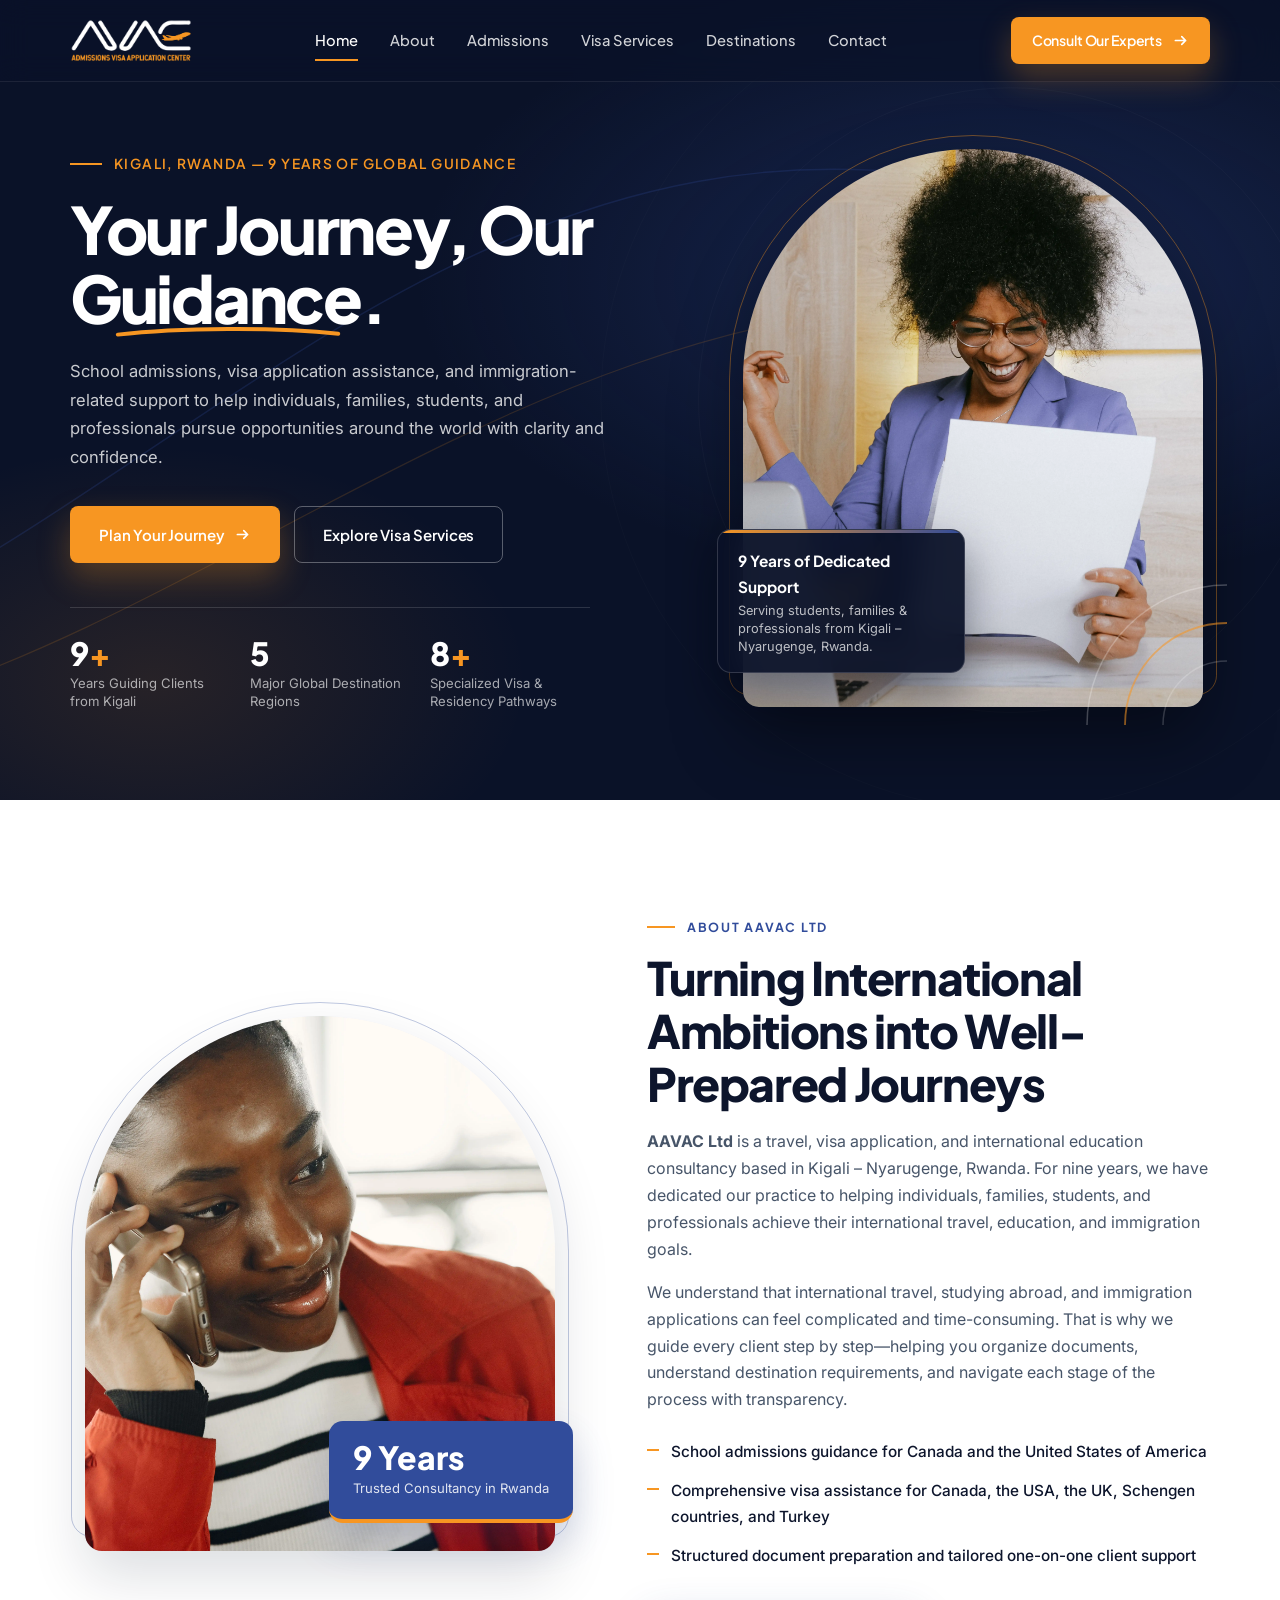
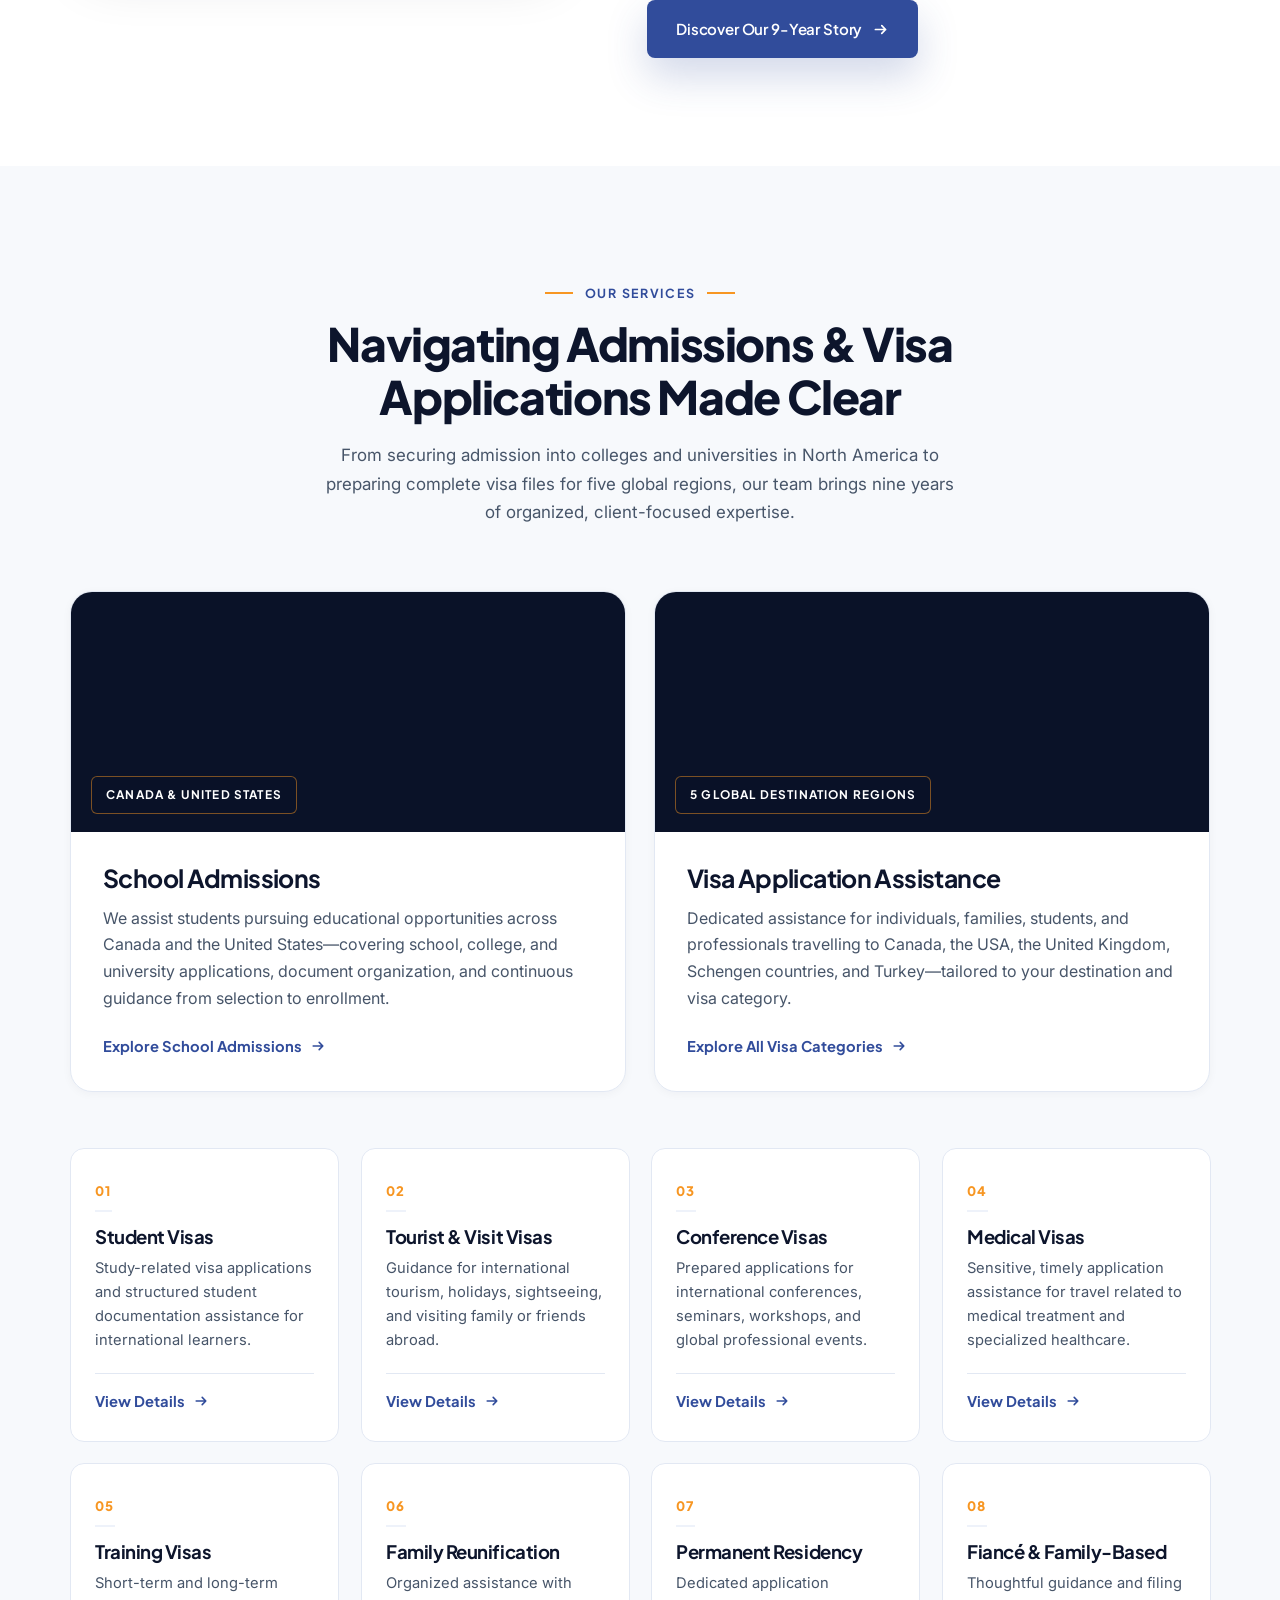
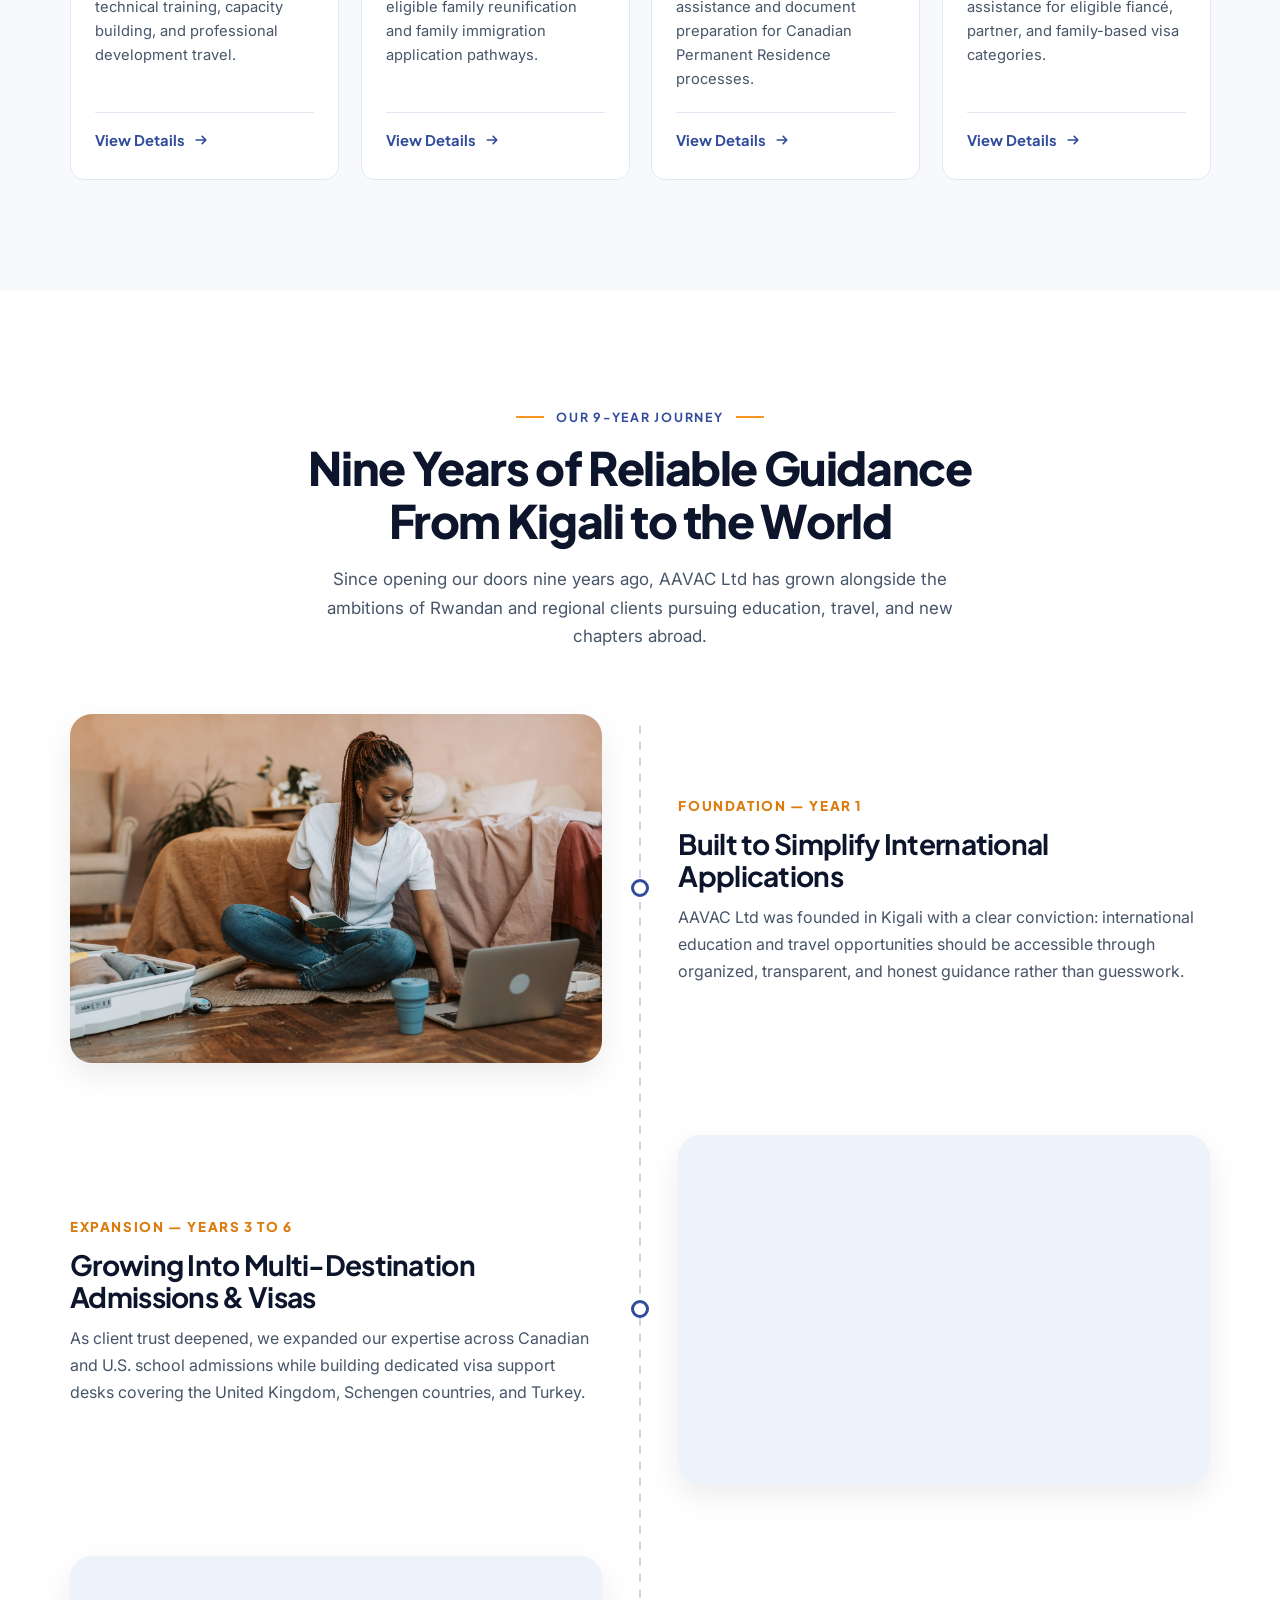
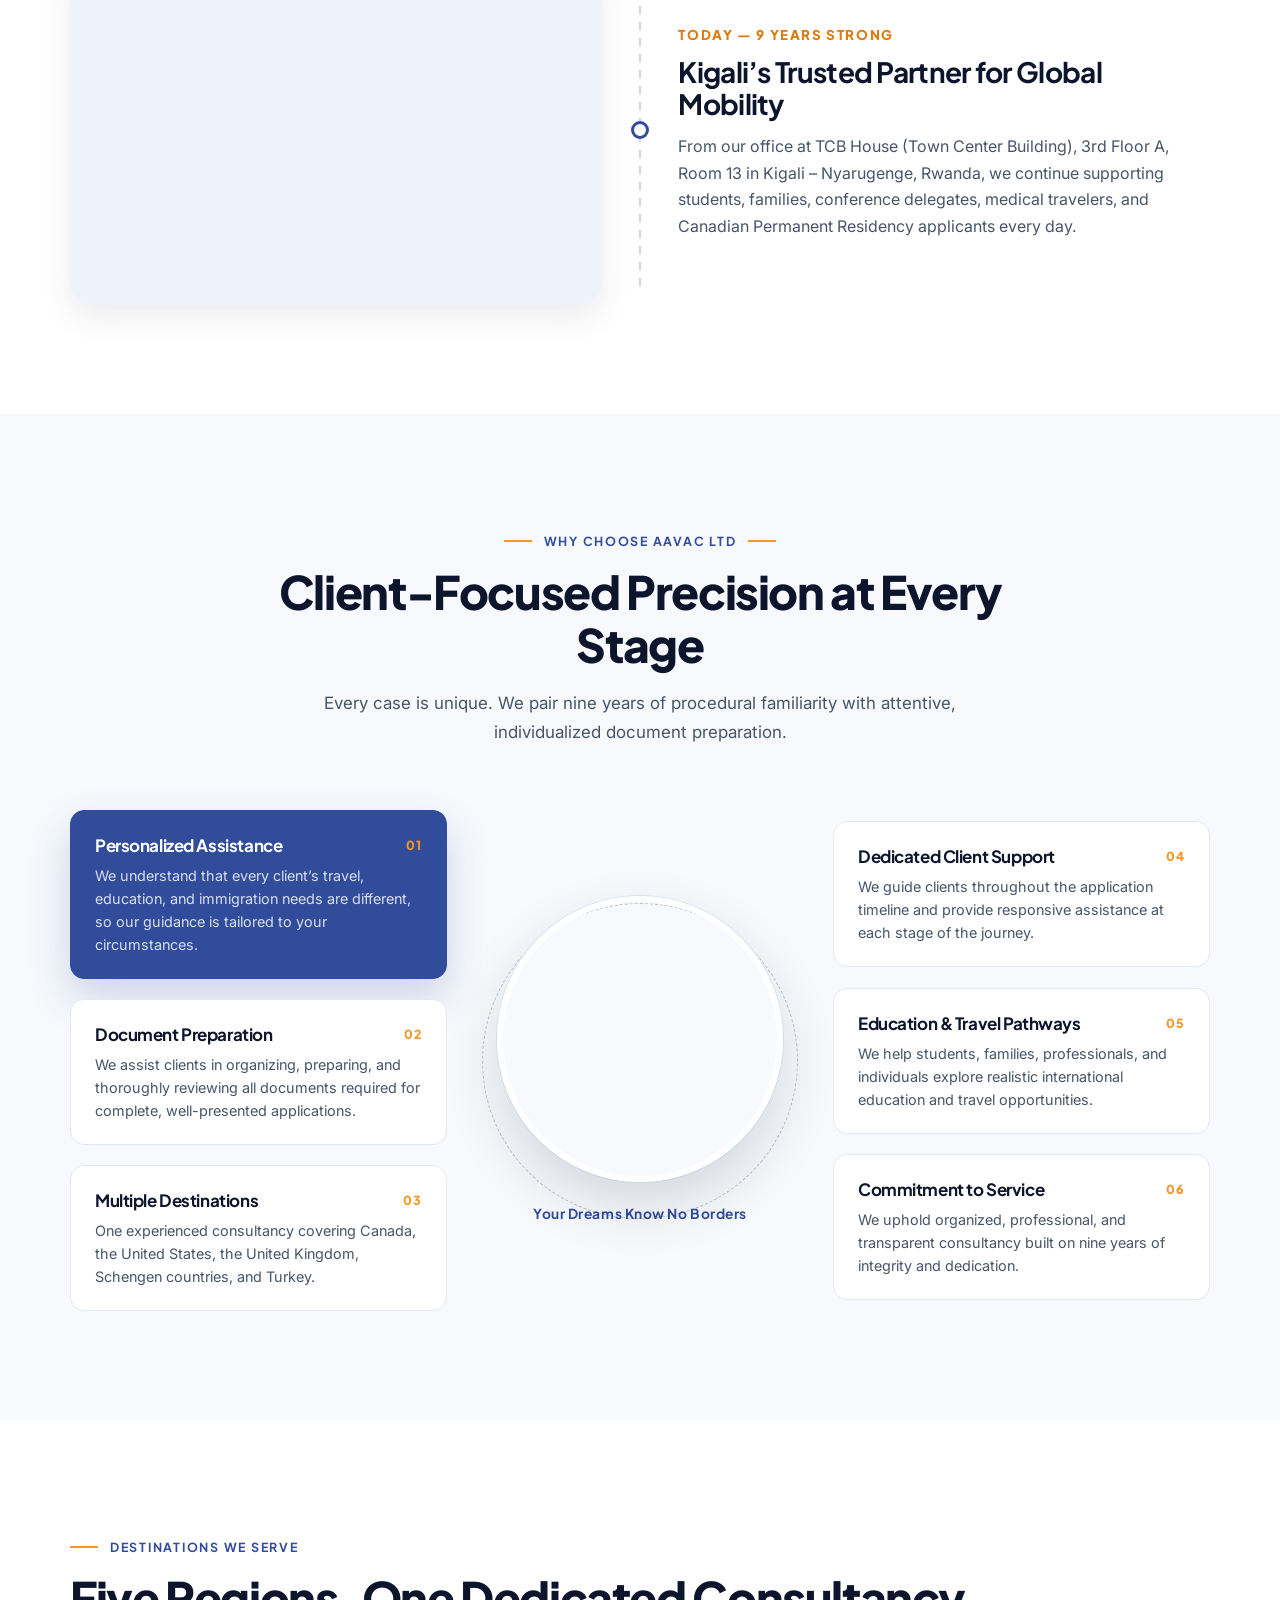
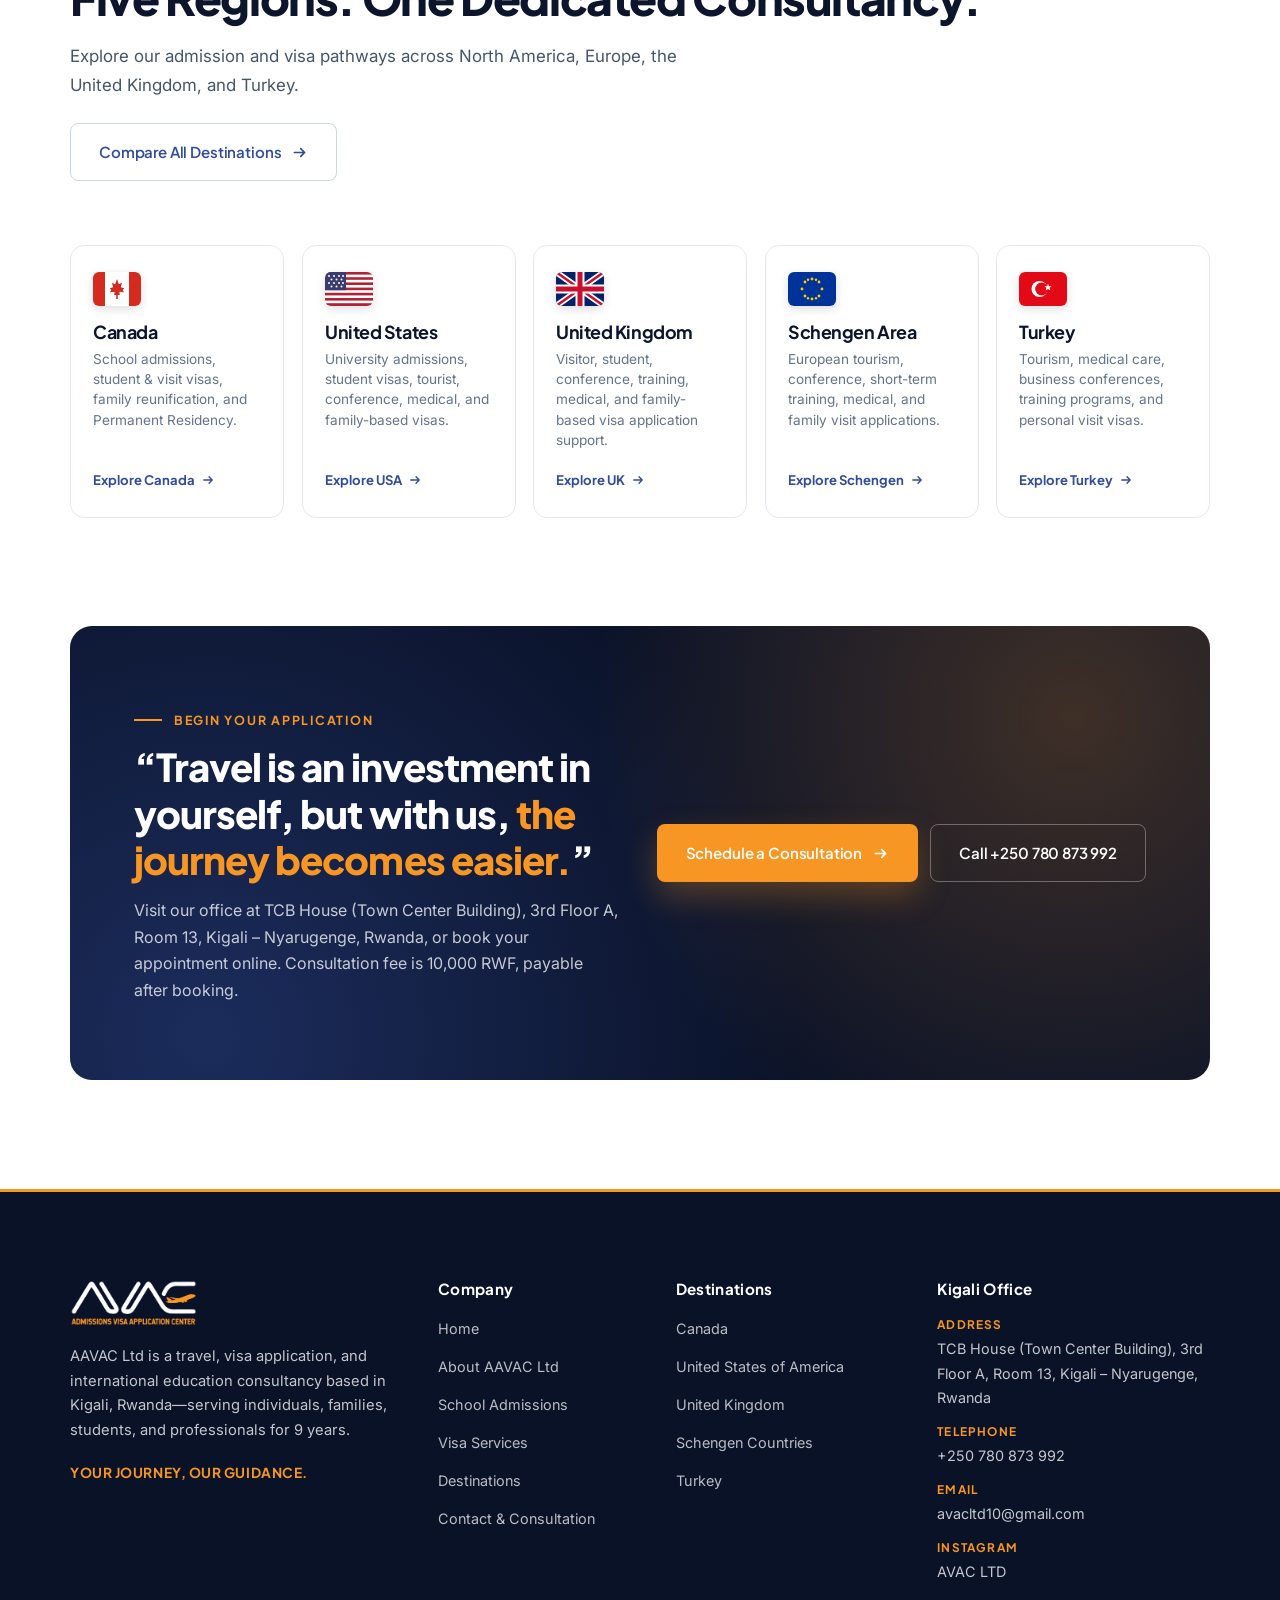
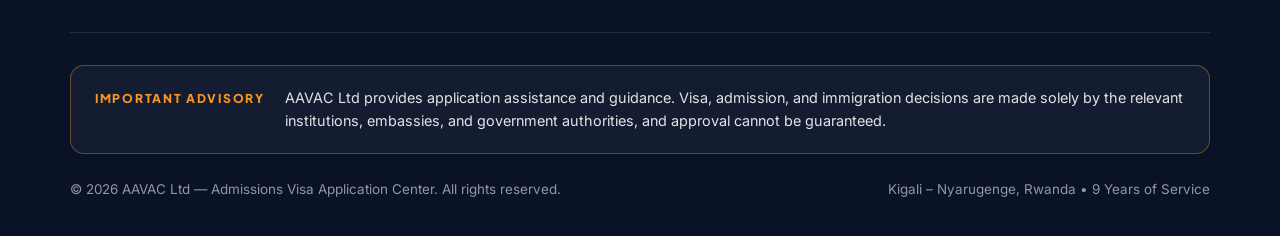
==== commit abea63cf: "Apply client feedback: TCB House Nyarugenge address, Google Maps pin, new hero photo, and 10K RWF co" ====
--- a/index.html
+++ b/index.html
@@ -67,8 +67,8 @@
       </div>
       <div class="mobile-drawer__foot">
         <div class="mobile-drawer__meta">
-          TCB (Town Center Building), 3rd Floor, Room A13<br>
-          Downtown Kigali, Rwanda<br>
+          TCB House (Town Center Building), 3rd Floor A, Room 13<br>
+          Kigali &ndash; Nyarugenge, Rwanda<br>
           +250 780 873 992
         </div>
         <a href="contact.html" class="btn btn--primary" style="width:100%;">Book a Consultation</a>
@@ -132,7 +132,7 @@
         <div class="arch-stage hero-enter hero-enter--d3" data-parallax>
           <div class="arch-frame__ring" aria-hidden="true"></div>
           <div class="arch-frame">
-            <img src="images/pexels-gustavo-fring-8770475.webp" fetchpriority="high" decoding="async" alt="Smiling traveler holding his passport while preparing for an international journey with AAVAC Ltd">
+            <img src="images/pexels-shvetsa-3727463.webp" fetchpriority="high" decoding="async" style="object-position: 56% 18%;" alt="Client celebrating her international study and visa application milestone with AAVAC Ltd">
           </div>
           <svg class="arch-frame__arcs" viewBox="0 0 180 180" fill="none" aria-hidden="true">
             <path d="M180 40 A140 140 0 0 0 40 180" stroke="rgba(255,255,255,0.24)" stroke-width="1.5"/>
@@ -141,7 +141,7 @@
           </svg>
           <div class="arch-stage__card">
             <div class="arch-stage__card-title">9 Years of Dedicated Support</div>
-            <div class="arch-stage__card-sub">Serving students, families &amp; professionals from Downtown Kigali.</div>
+            <div class="arch-stage__card-sub">Serving students, families &amp; professionals from Kigali &ndash; Nyarugenge, Rwanda.</div>
           </div>
         </div>
       </div>
@@ -153,7 +153,7 @@
         <div class="arch-light" data-reveal="left">
           <div class="arch-light__outline" aria-hidden="true"></div>
           <div class="arch-light__frame">
-            <img loading="lazy" decoding="async" src="images/pexels-shvetsa-3727463.webp" alt="Client celebrating successful international application documentation with AAVAC Ltd">
+            <img loading="lazy" decoding="async" src="images/pexels-gustavo-fring-6816985.webp" style="object-position: 42% 20%;" alt="Smiling client speaking with an international education and visa advisor at AAVAC Ltd">
           </div>
           <div class="arch-light__stat">
             <div class="arch-light__stat-num">9 Years</div>
@@ -166,7 +166,7 @@
           <h2 class="section-title">Turning International Ambitions into Well-Prepared Journeys</h2>
           <div class="prose">
             <p>
-              <strong>AAVAC Ltd</strong> is a travel, visa application, and international education consultancy based in Downtown Kigali, Rwanda. For nine years, we have dedicated our practice to helping individuals, families, students, and professionals achieve their international travel, education, and immigration goals.
+              <strong>AAVAC Ltd</strong> is a travel, visa application, and international education consultancy based in Kigali &ndash; Nyarugenge, Rwanda. For nine years, we have dedicated our practice to helping individuals, families, students, and professionals achieve their international travel, education, and immigration goals.
             </p>
             <p>
               We understand that international travel, studying abroad, and immigration applications can feel complicated and time-consuming. That is why we guide every client step by step—helping you organize documents, understand destination requirements, and navigate each stage of the process with transparency.
@@ -372,14 +372,14 @@
 
           <div class="timeline__row" data-reveal>
             <div class="timeline__media">
-              <img loading="lazy" decoding="async" src="images/pexels-gustavo-fring-6816985.webp" alt="Client speaking with an advisor ahead of international travel">
+              <img loading="lazy" decoding="async" src="images/pexels-ketut-subiyanto-4546003.webp" alt="Family preparing their suitcase together ahead of an international journey">
             </div>
             <span class="timeline__marker" aria-hidden="true"></span>
             <div class="timeline__content">
               <span class="timeline__year">Today &mdash; 9 Years Strong</span>
-              <h3>Downtown Kigali&rsquo;s Trusted Partner for Global Mobility</h3>
+              <h3>Kigali&rsquo;s Trusted Partner for Global Mobility</h3>
               <p>
-                From our office at Town Center Building (TCB), Room A13 in Downtown Kigali, we continue supporting students, families, conference delegates, medical travelers, and Canadian Permanent Residency applicants every day.
+                From our office at TCB House (Town Center Building), 3rd Floor A, Room 13 in Kigali &ndash; Nyarugenge, Rwanda, we continue supporting students, families, conference delegates, medical travelers, and Canadian Permanent Residency applicants every day.
               </p>
             </div>
           </div>
@@ -549,7 +549,7 @@
               &ldquo;Travel is an investment in yourself, but with us, <span>the journey becomes easier.</span>&rdquo;
             </h2>
             <p class="cta-banner__sub">
-              Visit our office at Town Center Building (TCB), 3rd Floor, Room A13 in Downtown Kigali, or schedule a personalized consultation online.
+              Visit our office at TCB House (Town Center Building), 3rd Floor A, Room 13, Kigali &ndash; Nyarugenge, Rwanda, or book your appointment online. Consultation fee is 10,000 RWF, payable after booking.
             </p>
           </div>
           <div class="cta-banner__actions">
@@ -606,7 +606,7 @@
           <ul class="footer-contact-list">
             <li>
               <strong>Address</strong>
-              TCB (Town Center Building), 3rd Floor, Room A13, Downtown Kigali, Rwanda
+              TCB House (Town Center Building), 3rd Floor A, Room 13, Kigali &ndash; Nyarugenge, Rwanda
             </li>
             <li>
               <strong>Telephone</strong>
@@ -631,7 +631,7 @@
 
       <div class="footer-bottom">
         <span>&copy; 2026 AAVAC Ltd &mdash; Admissions Visa Application Center. All rights reserved.</span>
-        <span>Downtown Kigali, Rwanda &bull; 9 Years of Service</span>
+        <span>Kigali &ndash; Nyarugenge, Rwanda &bull; 9 Years of Service</span>
       </div>
     </div>
   </footer>
--- a/css/styles.css
+++ b/css/styles.css
@@ -2142,6 +2142,62 @@
   resize: vertical;
 }
 
+/* Consultation Fee Architectural Card */
+.fee-card {
+  margin-top: 22px;
+  padding: 18px 20px;
+  border-radius: var(--radius-md);
+  background: var(--navy);
+  color: var(--white);
+  display: flex;
+  flex-wrap: wrap;
+  align-items: center;
+  justify-content: space-between;
+  gap: 14px;
+  border: 1px solid rgba(255, 255, 255, 0.12);
+  position: relative;
+  overflow: hidden;
+}
+
+.fee-card::before {
+  content: '';
+  position: absolute;
+  top: 0;
+  left: 0;
+  right: 0;
+  height: 3px;
+  background: linear-gradient(90deg, var(--orange), var(--blue));
+}
+
+.fee-card__label {
+  font-family: var(--font-display);
+  font-size: 0.72rem;
+  font-weight: 800;
+  letter-spacing: 0.14em;
+  text-transform: uppercase;
+  color: var(--orange);
+  margin-bottom: 4px;
+}
+
+.fee-card__desc {
+  font-size: 0.88rem;
+  color: rgba(255, 255, 255, 0.82);
+  line-height: 1.45;
+}
+
+.fee-card__amount {
+  font-family: var(--font-display);
+  font-size: 1.38rem;
+  font-weight: 800;
+  color: var(--white);
+  letter-spacing: -0.02em;
+  white-space: nowrap;
+  padding: 8px 16px;
+  border-radius: var(--radius-sm);
+  background: rgba(247, 150, 34, 0.16);
+  border: 1px solid rgba(247, 150, 34, 0.45);
+}
+
 .form-status {
   position: relative;
   display: none;
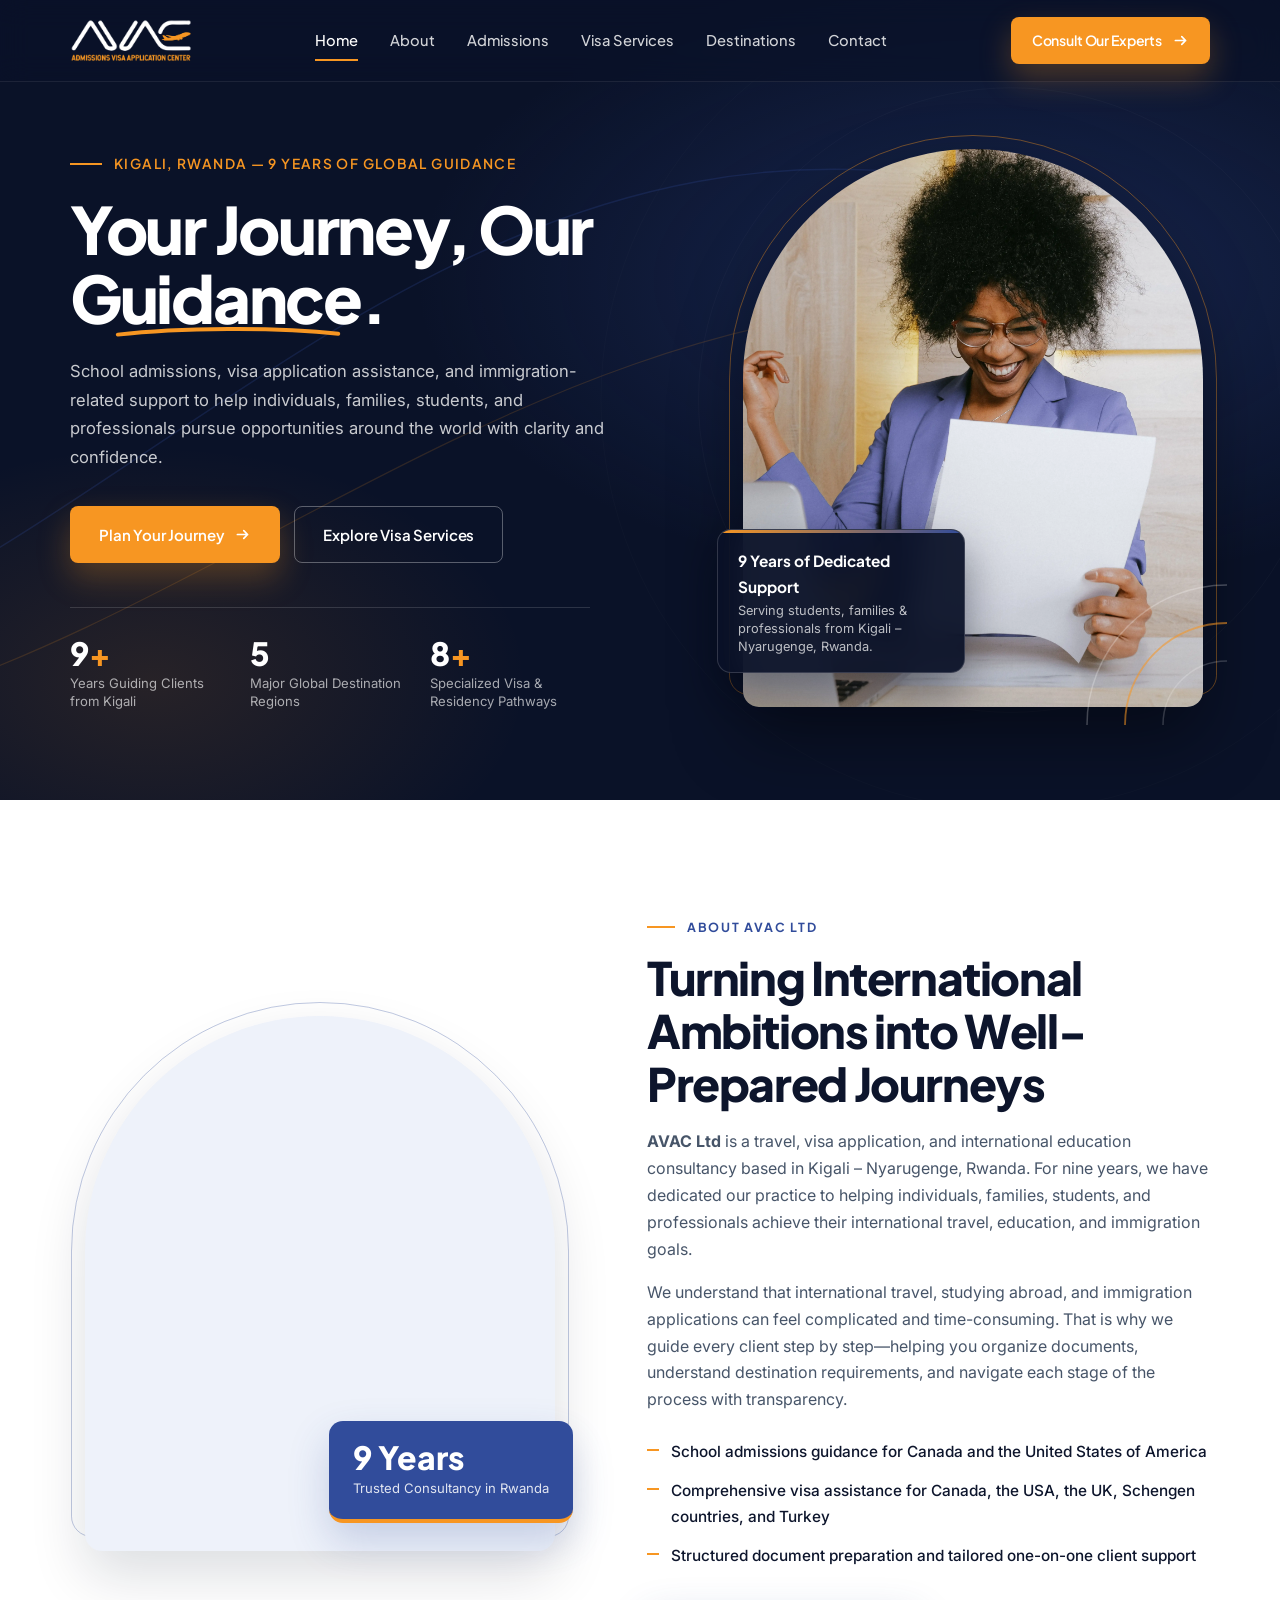
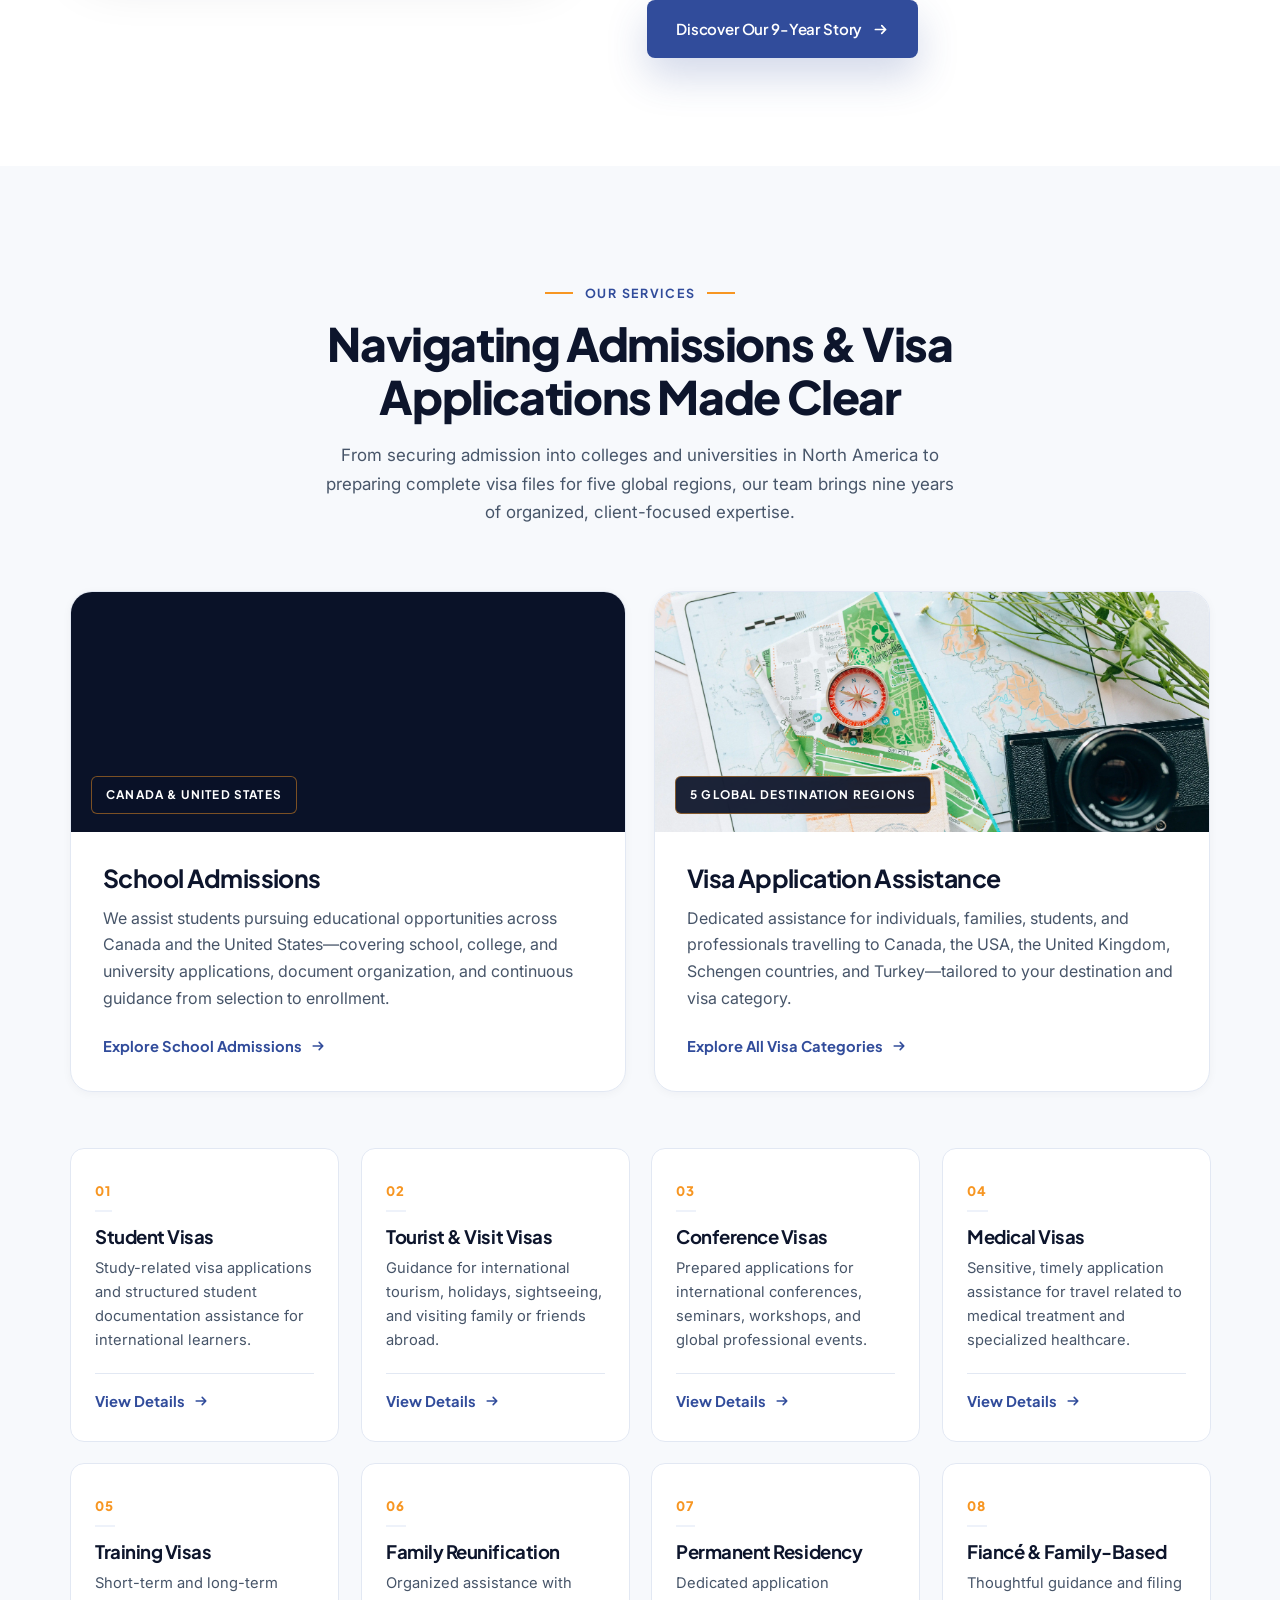
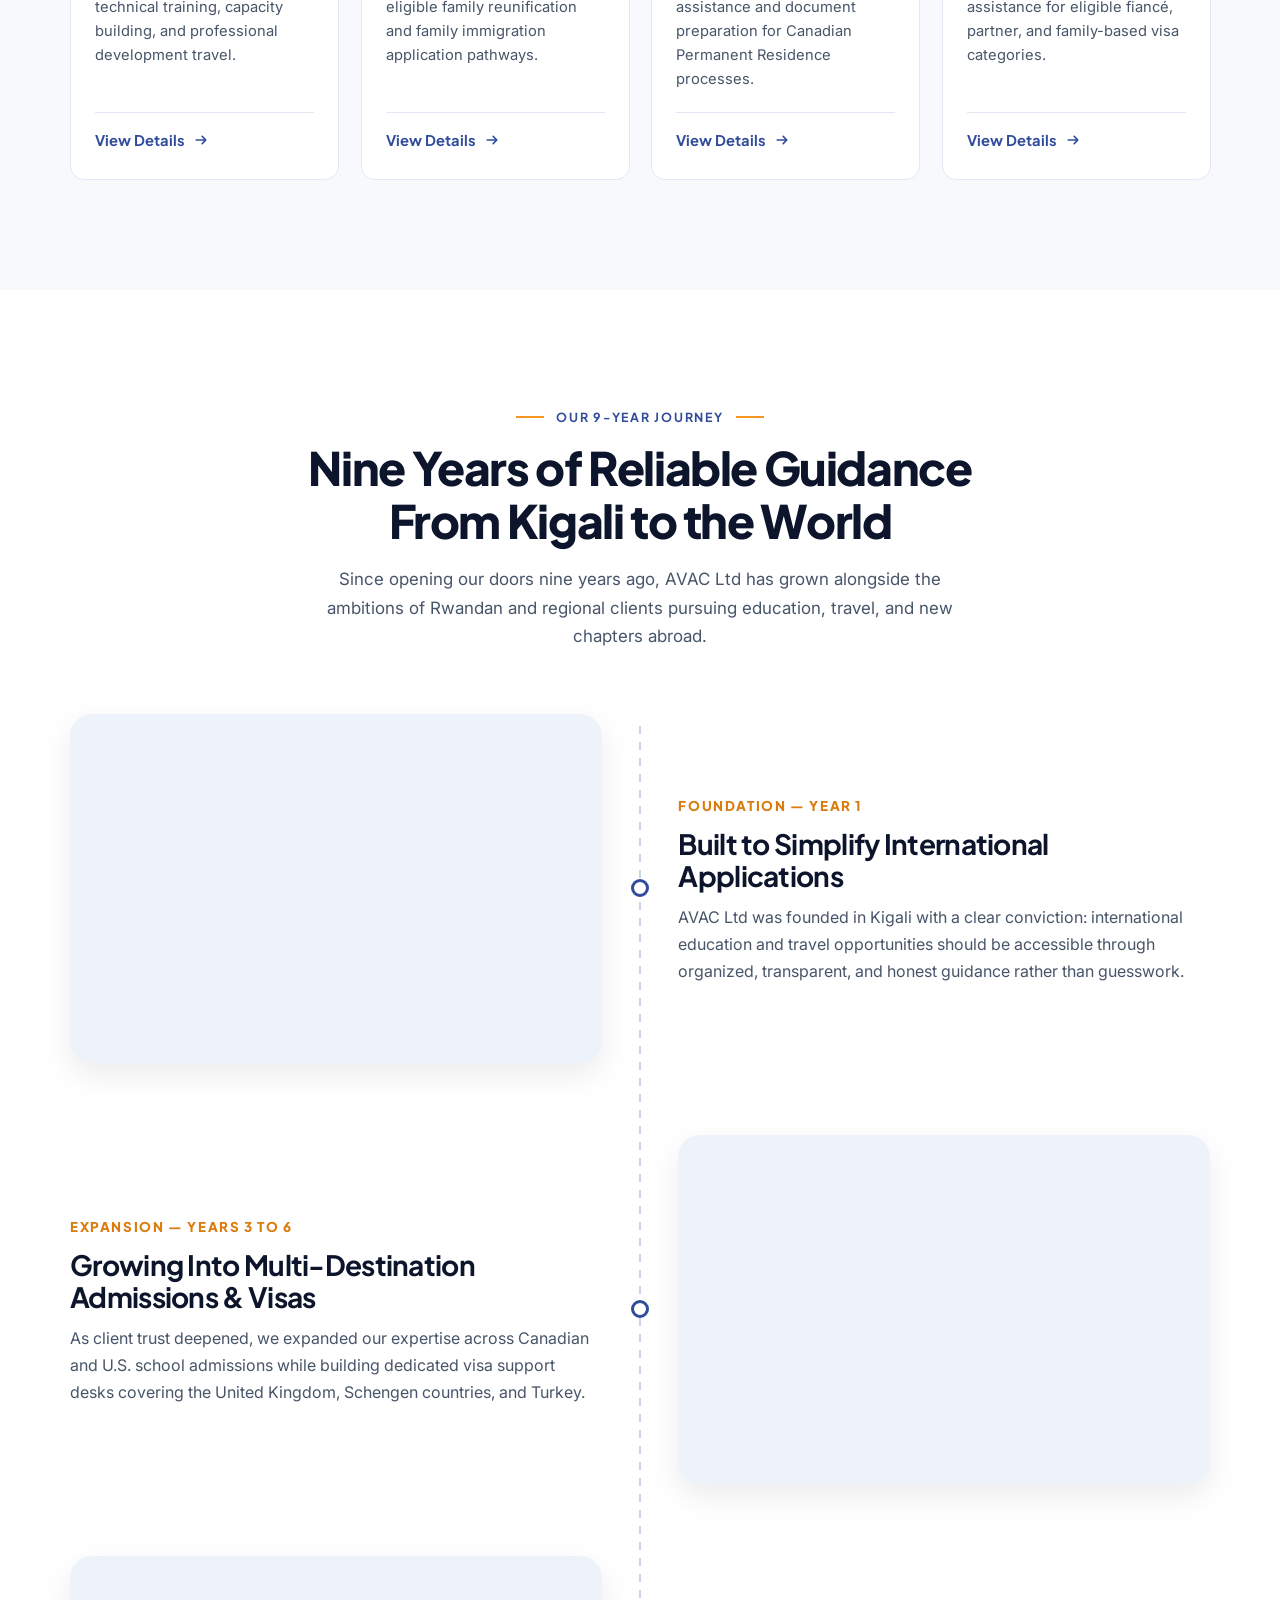
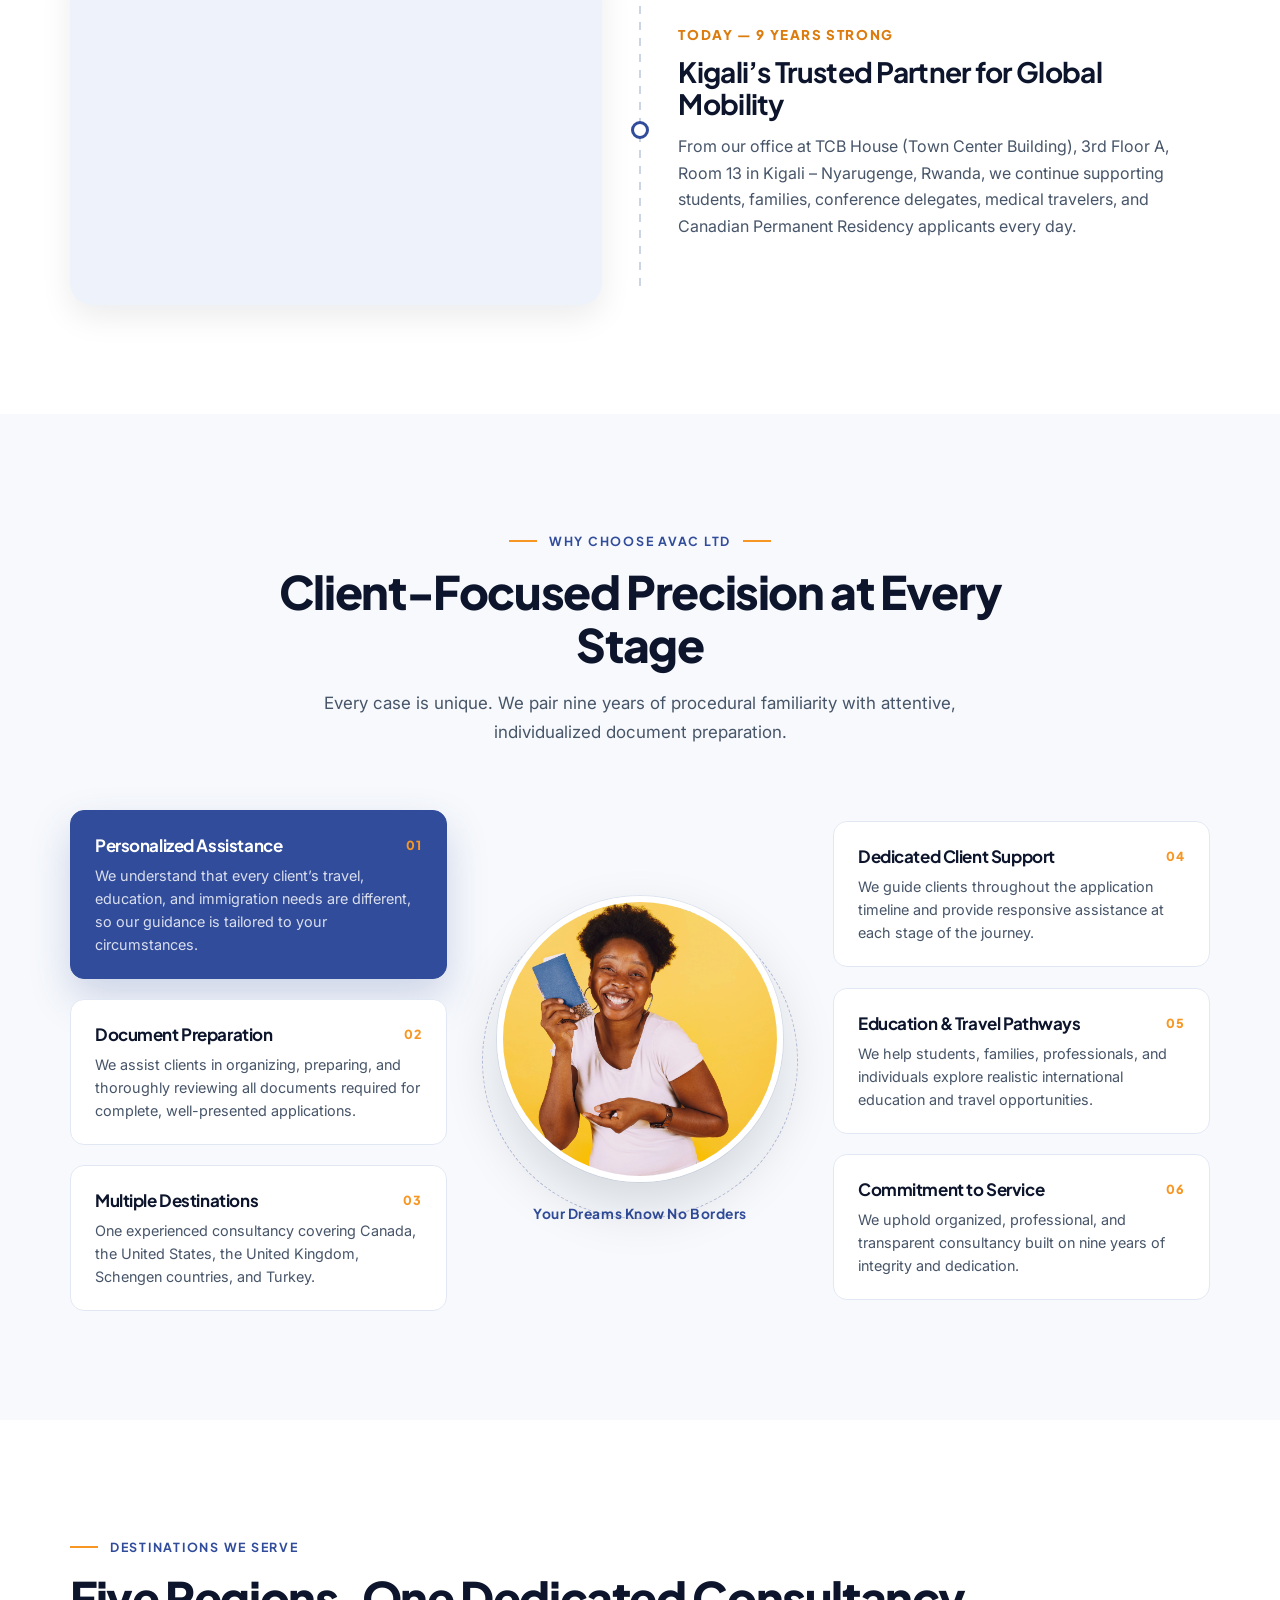
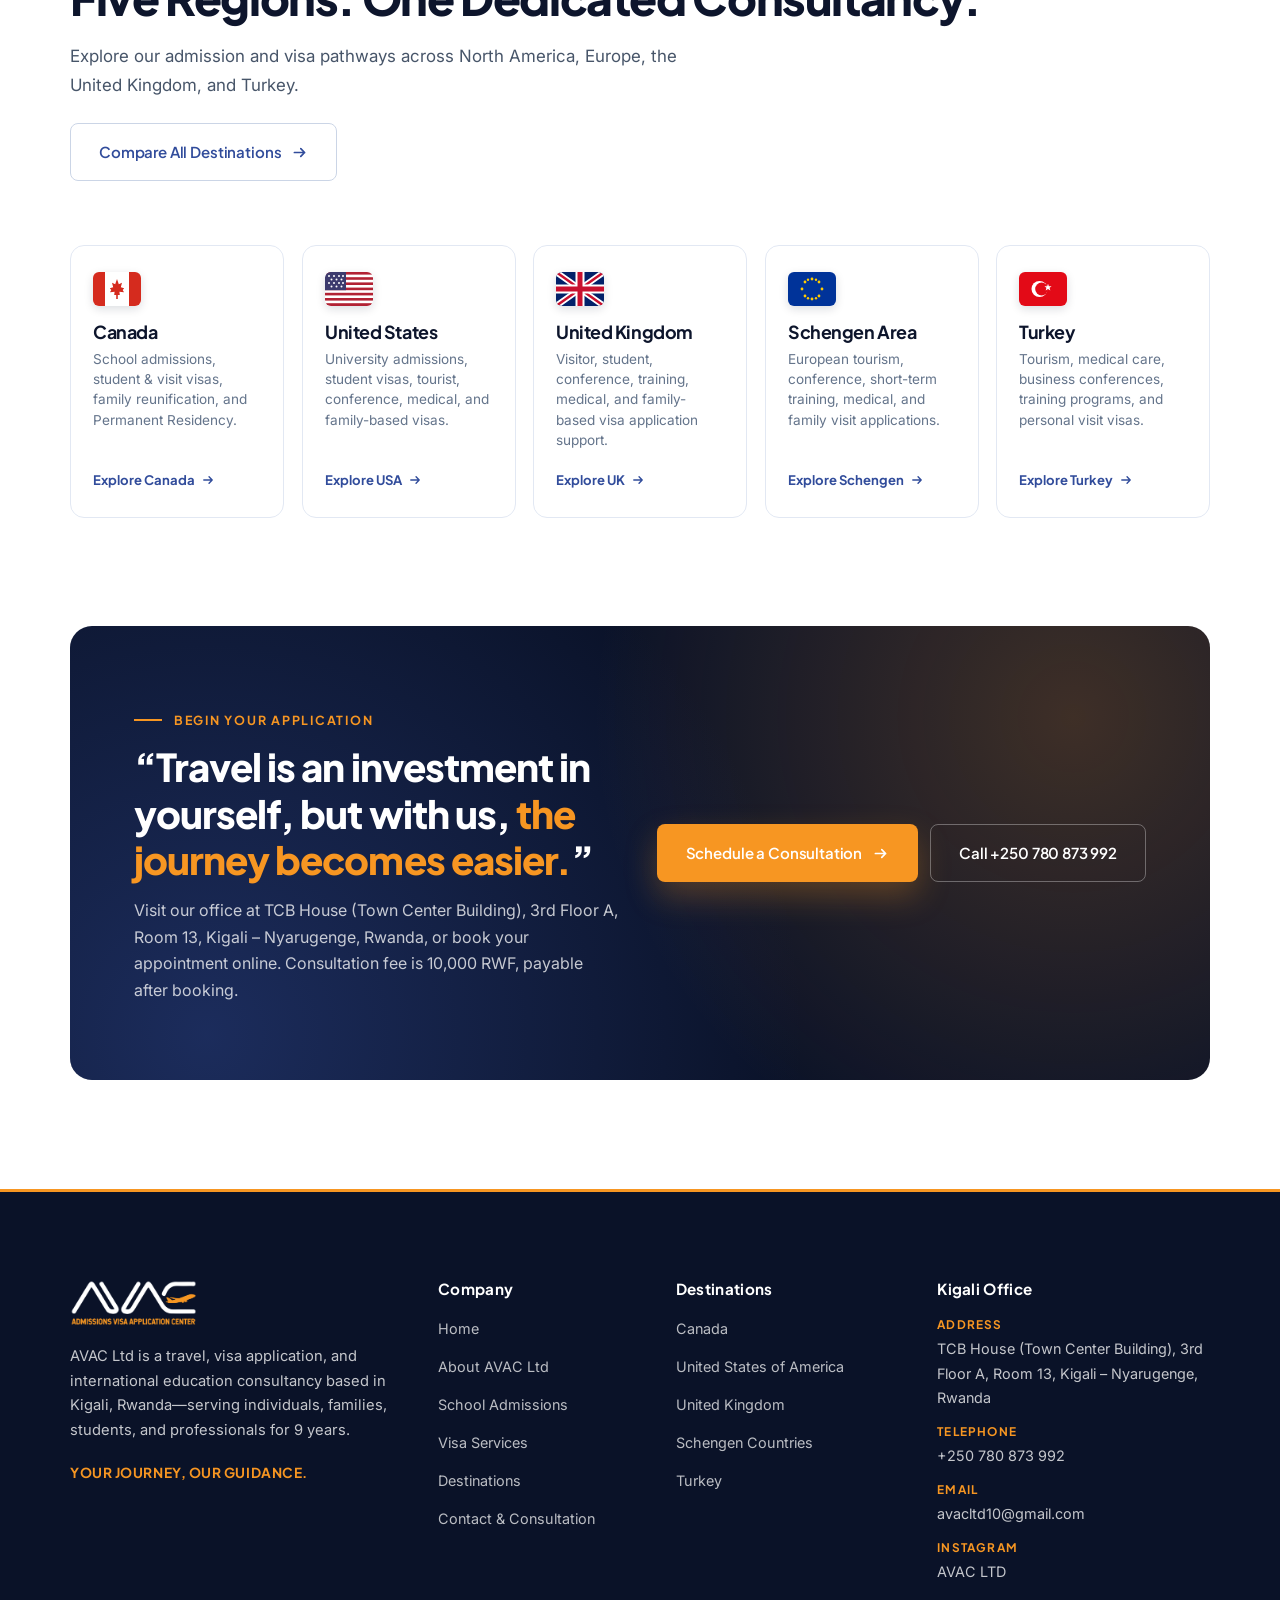
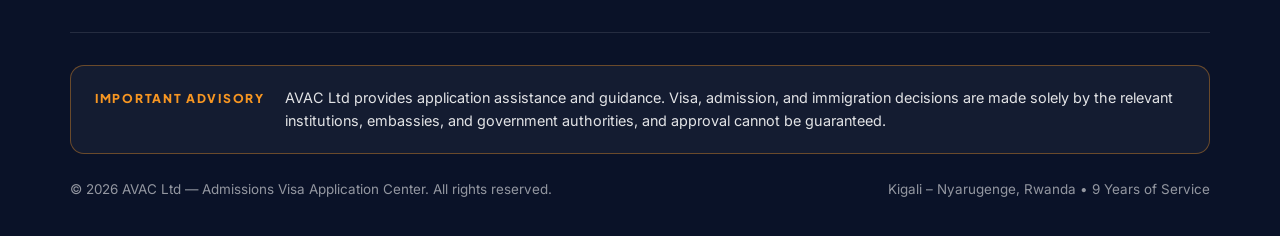
==== commit c9a8209c: "Standardize agency name from AAVAC to AVAC across all pages and assets" ====
--- a/index.html
+++ b/index.html
@@ -4,8 +4,8 @@
   <meta charset="UTF-8">
   <meta name="viewport" content="width=device-width, initial-scale=1.0, viewport-fit=cover">
   <meta name="theme-color" content="#0A1228">
-  <title>AAVAC Ltd — Travel, Visa &amp; International Education Consultancy | Kigali, Rwanda</title>
-  <meta name="description" content="For 9 years in Kigali, Rwanda, AAVAC Ltd has guided individuals, families, students, and professionals through school admissions and visa applications for Canada, the USA, the UK, Schengen countries, and Turkey.">
+  <title>AVAC Ltd — Travel, Visa &amp; International Education Consultancy | Kigali, Rwanda</title>
+  <meta name="description" content="For 9 years in Kigali, Rwanda, AVAC Ltd has guided individuals, families, students, and professionals through school admissions and visa applications for Canada, the USA, the UK, Schengen countries, and Turkey.">
   <link rel="icon" type="image/png" href="assets/logo-color.png">
   <link rel="preconnect" href="https://fonts.googleapis.com">
   <link rel="preconnect" href="https://fonts.gstatic.com" crossorigin>
@@ -18,7 +18,7 @@
   <!-- Navigation Header -->
   <header class="site-header">
     <div class="container nav-inner">
-      <a href="index.html" class="brand-logo" aria-label="AAVAC Ltd Home">
+      <a href="index.html" class="brand-logo" aria-label="AVAC Ltd Home">
         <img src="assets/logo-light.png" alt="AVAC — Admissions Visa Application Center">
       </a>
 
@@ -58,7 +58,7 @@
         </div>
         <nav class="mobile-drawer__links" aria-label="Mobile Navigation">
           <a href="index.html" class="is-active">Home</a>
-          <a href="about.html">About AAVAC</a>
+          <a href="about.html">About AVAC</a>
           <a href="admissions.html">School Admissions</a>
           <a href="visas.html">Visa Services</a>
           <a href="destinations.html">Destinations</a>
@@ -132,7 +132,7 @@
         <div class="arch-stage hero-enter hero-enter--d3" data-parallax>
           <div class="arch-frame__ring" aria-hidden="true"></div>
           <div class="arch-frame">
-            <img src="images/pexels-shvetsa-3727463.webp" fetchpriority="high" decoding="async" style="object-position: 56% 18%;" alt="Client celebrating her international study and visa application milestone with AAVAC Ltd">
+            <img src="images/pexels-shvetsa-3727463.webp" fetchpriority="high" decoding="async" style="object-position: 56% 18%;" alt="Client celebrating her international study and visa application milestone with AVAC Ltd">
           </div>
           <svg class="arch-frame__arcs" viewBox="0 0 180 180" fill="none" aria-hidden="true">
             <path d="M180 40 A140 140 0 0 0 40 180" stroke="rgba(255,255,255,0.24)" stroke-width="1.5"/>
@@ -147,13 +147,13 @@
       </div>
     </section>
 
-    <!-- About AAVAC Split Section -->
+    <!-- About AVAC Split Section -->
     <section class="section">
       <div class="container split-grid">
         <div class="arch-light" data-reveal="left">
           <div class="arch-light__outline" aria-hidden="true"></div>
           <div class="arch-light__frame">
-            <img loading="lazy" decoding="async" src="images/pexels-gustavo-fring-6816985.webp" style="object-position: 42% 20%;" alt="Smiling client speaking with an international education and visa advisor at AAVAC Ltd">
+            <img loading="lazy" decoding="async" src="images/pexels-gustavo-fring-6816985.webp" style="object-position: 42% 20%;" alt="Smiling client speaking with an international education and visa advisor at AVAC Ltd">
           </div>
           <div class="arch-light__stat">
             <div class="arch-light__stat-num">9 Years</div>
@@ -162,11 +162,11 @@
         </div>
 
         <div data-reveal="right">
-          <div class="eyebrow">About AAVAC Ltd</div>
+          <div class="eyebrow">About AVAC Ltd</div>
           <h2 class="section-title">Turning International Ambitions into Well-Prepared Journeys</h2>
           <div class="prose">
             <p>
-              <strong>AAVAC Ltd</strong> is a travel, visa application, and international education consultancy based in Kigali &ndash; Nyarugenge, Rwanda. For nine years, we have dedicated our practice to helping individuals, families, students, and professionals achieve their international travel, education, and immigration goals.
+              <strong>AVAC Ltd</strong> is a travel, visa application, and international education consultancy based in Kigali &ndash; Nyarugenge, Rwanda. For nine years, we have dedicated our practice to helping individuals, families, students, and professionals achieve their international travel, education, and immigration goals.
             </p>
             <p>
               We understand that international travel, studying abroad, and immigration applications can feel complicated and time-consuming. That is why we guide every client step by step—helping you organize documents, understand destination requirements, and navigate each stage of the process with transparency.
@@ -337,7 +337,7 @@
           <div class="eyebrow eyebrow--center">Our 9-Year Journey</div>
           <h2 class="section-title">Nine Years of Reliable Guidance From Kigali to the World</h2>
           <p class="section-lead">
-            Since opening our doors nine years ago, AAVAC Ltd has grown alongside the ambitions of Rwandan and regional clients pursuing education, travel, and new chapters abroad.
+            Since opening our doors nine years ago, AVAC Ltd has grown alongside the ambitions of Rwandan and regional clients pursuing education, travel, and new chapters abroad.
           </p>
         </div>
 
@@ -351,7 +351,7 @@
               <span class="timeline__year">Foundation &mdash; Year 1</span>
               <h3>Built to Simplify International Applications</h3>
               <p>
-                AAVAC Ltd was founded in Kigali with a clear conviction: international education and travel opportunities should be accessible through organized, transparent, and honest guidance rather than guesswork.
+                AVAC Ltd was founded in Kigali with a clear conviction: international education and travel opportunities should be accessible through organized, transparent, and honest guidance rather than guesswork.
               </p>
             </div>
           </div>
@@ -387,11 +387,11 @@
       </div>
     </section>
 
-    <!-- Why Choose AAVAC — Hub & Spoke Showcase -->
+    <!-- Why Choose AVAC — Hub & Spoke Showcase -->
     <section class="section section--alt">
       <div class="container">
         <div class="section-header section-header--center" data-reveal>
-          <div class="eyebrow eyebrow--center">Why Choose AAVAC Ltd</div>
+          <div class="eyebrow eyebrow--center">Why Choose AVAC Ltd</div>
           <h2 class="section-title">Client-Focused Precision at Every Stage</h2>
           <p class="section-lead">
             Every case is unique. We pair nine years of procedural familiarity with attentive, individualized document preparation.
@@ -569,11 +569,11 @@
     <div class="container">
       <div class="footer-grid">
         <div class="footer-brand">
-          <a href="index.html" aria-label="AAVAC Ltd Home">
+          <a href="index.html" aria-label="AVAC Ltd Home">
             <img src="assets/logo-light.png" alt="AVAC — Admissions Visa Application Center">
           </a>
           <p>
-            AAVAC Ltd is a travel, visa application, and international education consultancy based in Kigali, Rwanda—serving individuals, families, students, and professionals for 9 years.
+            AVAC Ltd is a travel, visa application, and international education consultancy based in Kigali, Rwanda—serving individuals, families, students, and professionals for 9 years.
           </p>
           <div class="footer-tagline">YOUR JOURNEY, OUR GUIDANCE.</div>
         </div>
@@ -582,7 +582,7 @@
           <h4>Company</h4>
           <ul class="footer-links">
             <li><a href="index.html">Home</a></li>
-            <li><a href="about.html">About AAVAC Ltd</a></li>
+            <li><a href="about.html">About AVAC Ltd</a></li>
             <li><a href="admissions.html">School Admissions</a></li>
             <li><a href="visas.html">Visa Services</a></li>
             <li><a href="destinations.html">Destinations</a></li>
@@ -626,11 +626,11 @@
 
       <div class="footer-disclaimer">
         <strong>Important Advisory</strong>
-        <span>AAVAC Ltd provides application assistance and guidance. Visa, admission, and immigration decisions are made solely by the relevant institutions, embassies, and government authorities, and approval cannot be guaranteed.</span>
+        <span>AVAC Ltd provides application assistance and guidance. Visa, admission, and immigration decisions are made solely by the relevant institutions, embassies, and government authorities, and approval cannot be guaranteed.</span>
       </div>
 
       <div class="footer-bottom">
-        <span>&copy; 2026 AAVAC Ltd &mdash; Admissions Visa Application Center. All rights reserved.</span>
+        <span>&copy; 2026 AVAC Ltd &mdash; Admissions Visa Application Center. All rights reserved.</span>
         <span>Kigali &ndash; Nyarugenge, Rwanda &bull; 9 Years of Service</span>
       </div>
     </div>
--- a/css/styles.css
+++ b/css/styles.css
@@ -1,5 +1,5 @@
 /* ==========================================================================
-   AAVAC LTD — Admissions Visa Application Center
+   AVAC LTD — Admissions Visa Application Center
    Design System & Motion Stylesheet
    Brand Palette extracted from avac-2 logo:
      Royal Blue:   #314C9B
@@ -1261,7 +1261,7 @@
 }
 
 /* ==========================================================================
-   Why Choose AAVAC — Hub & Spoke Showcase (Inspo-Inspired Center Photo + 6 Pillars)
+   Why Choose AVAC — Hub & Spoke Showcase (Inspo-Inspired Center Photo + 6 Pillars)
    ========================================================================== */
 .why-hub {
   display: grid;
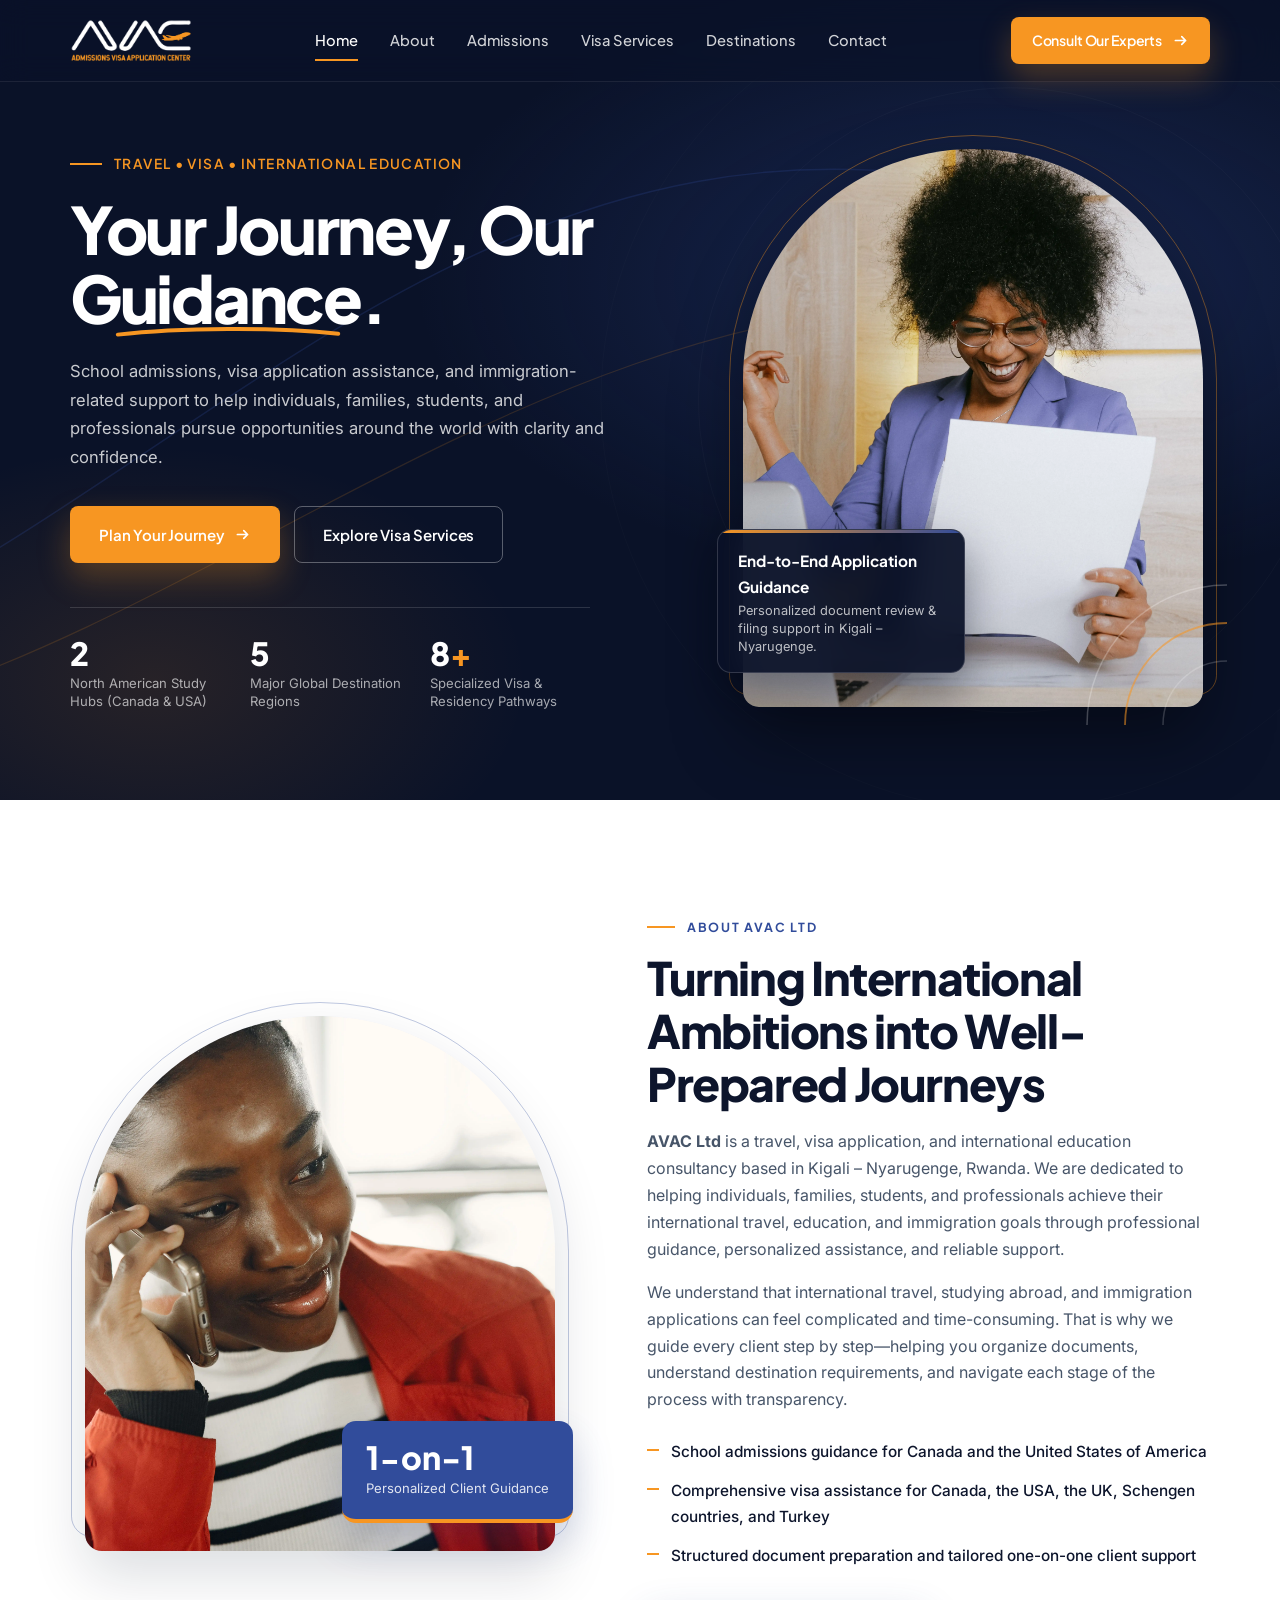
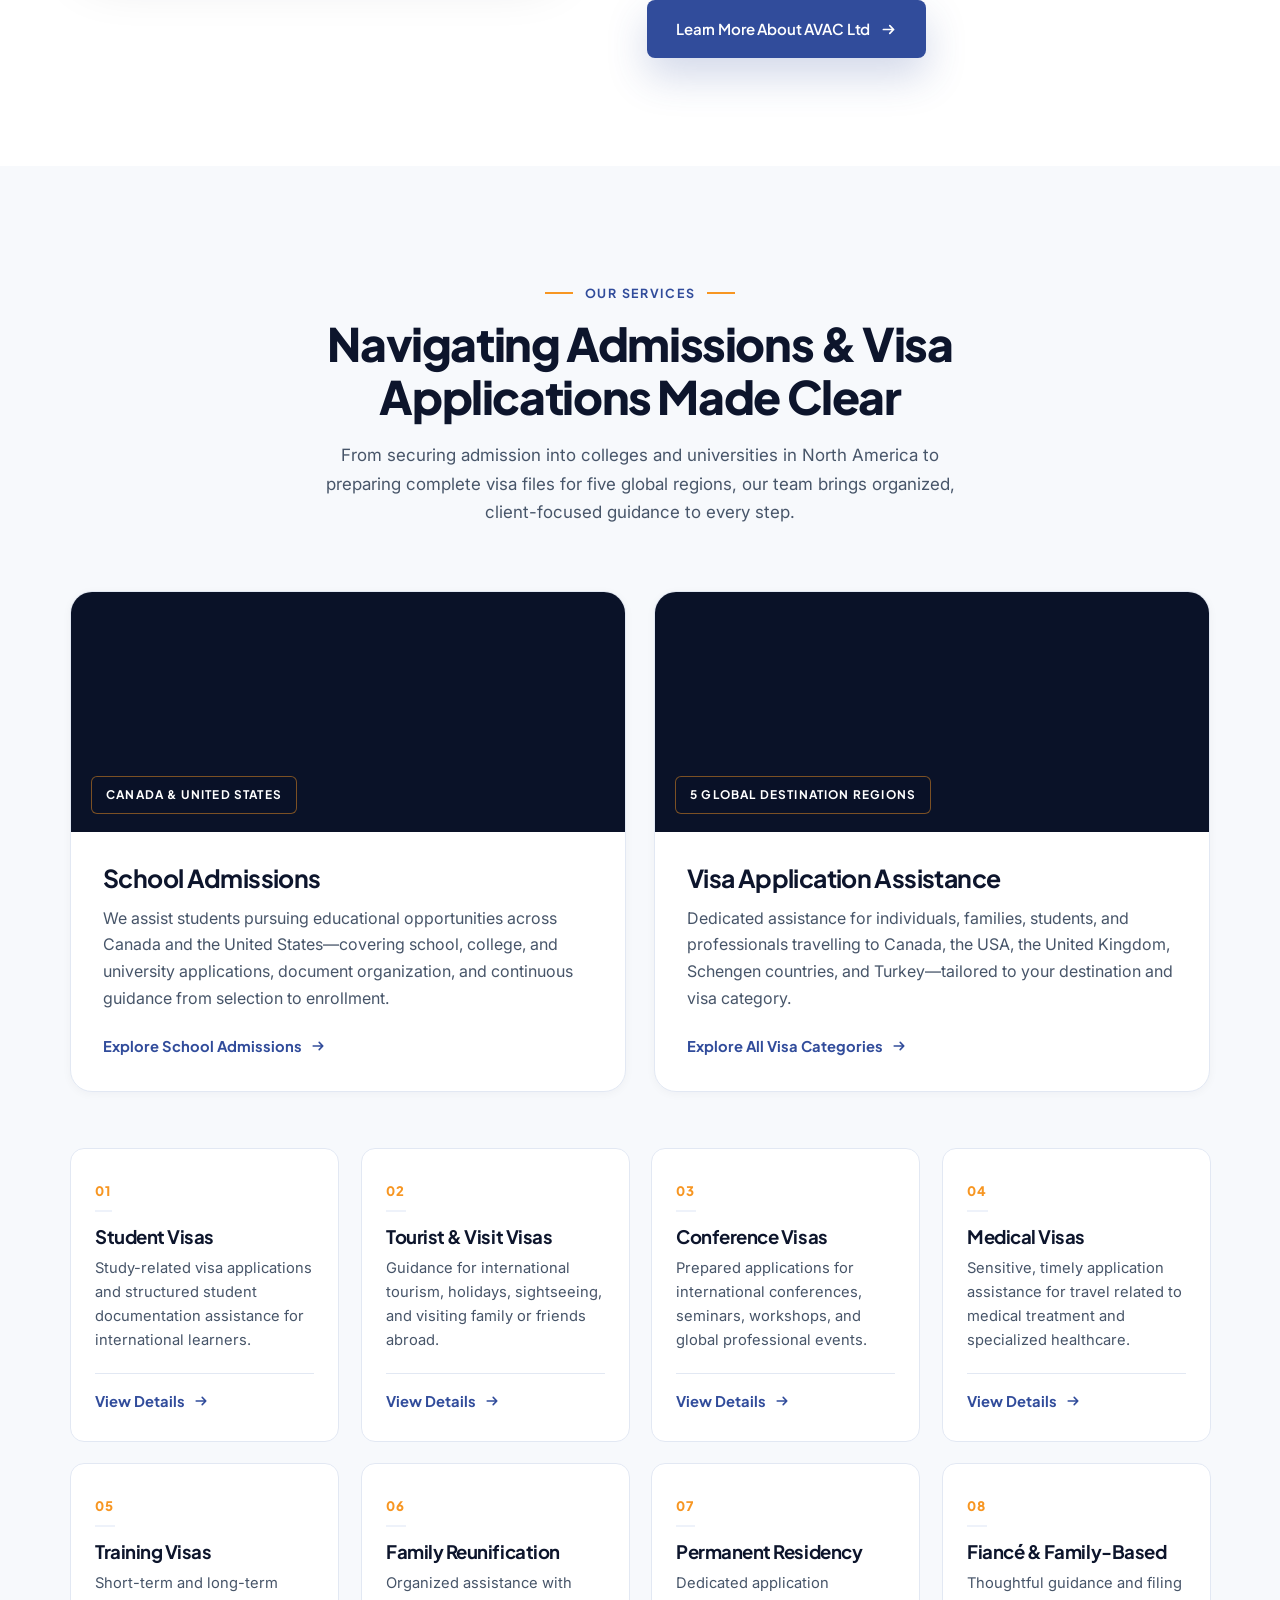
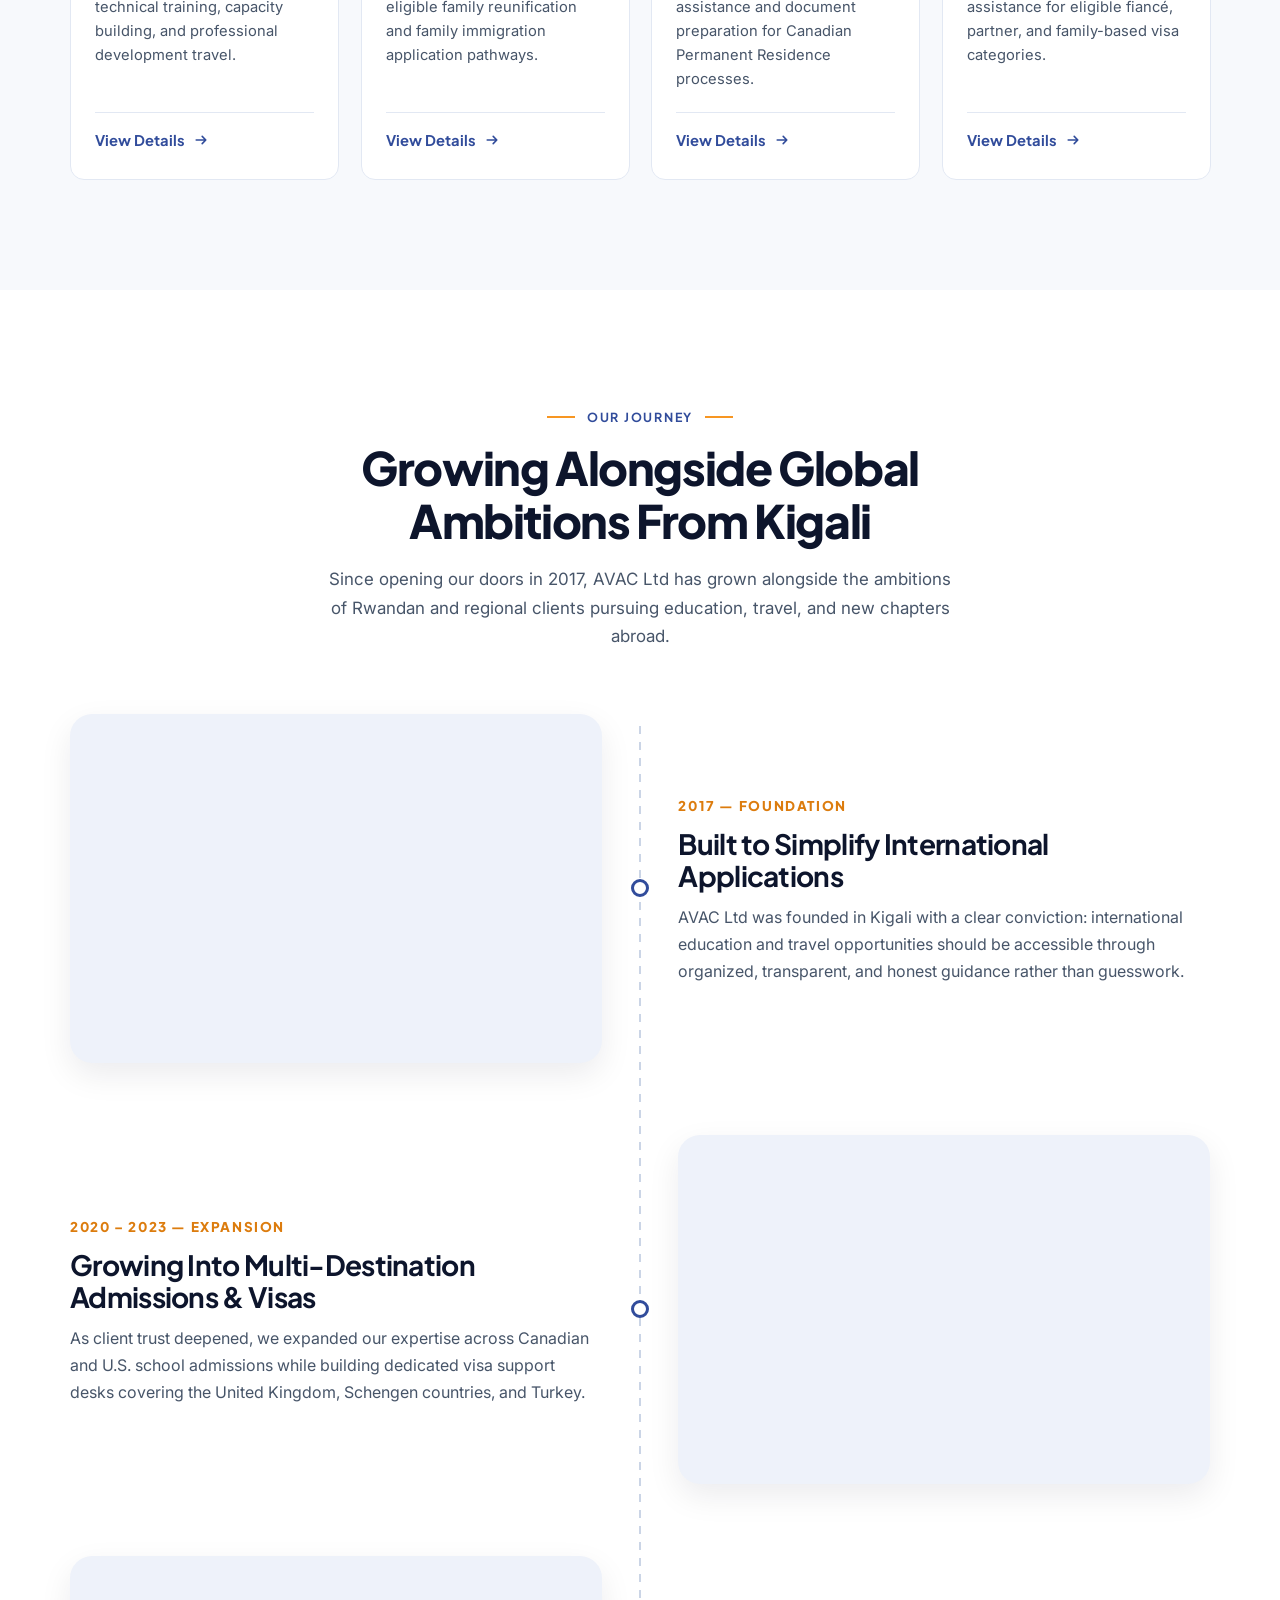
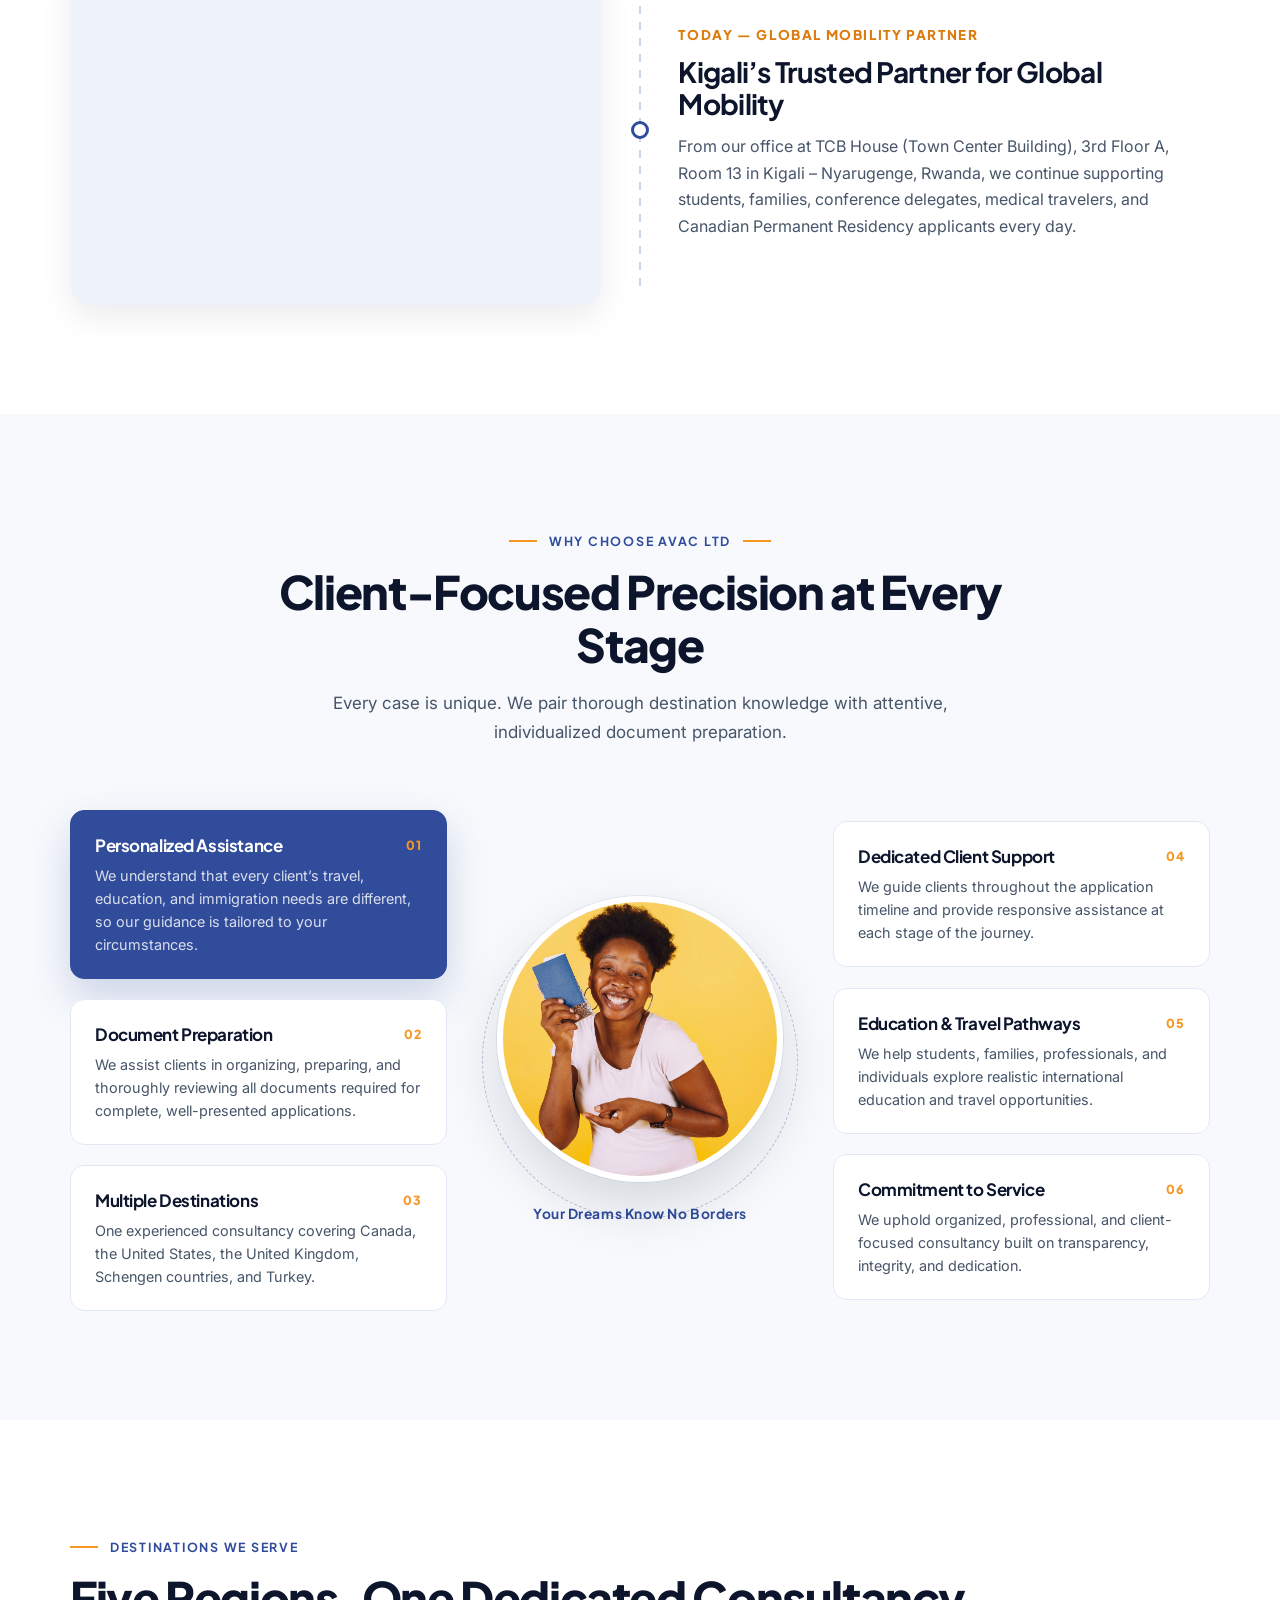
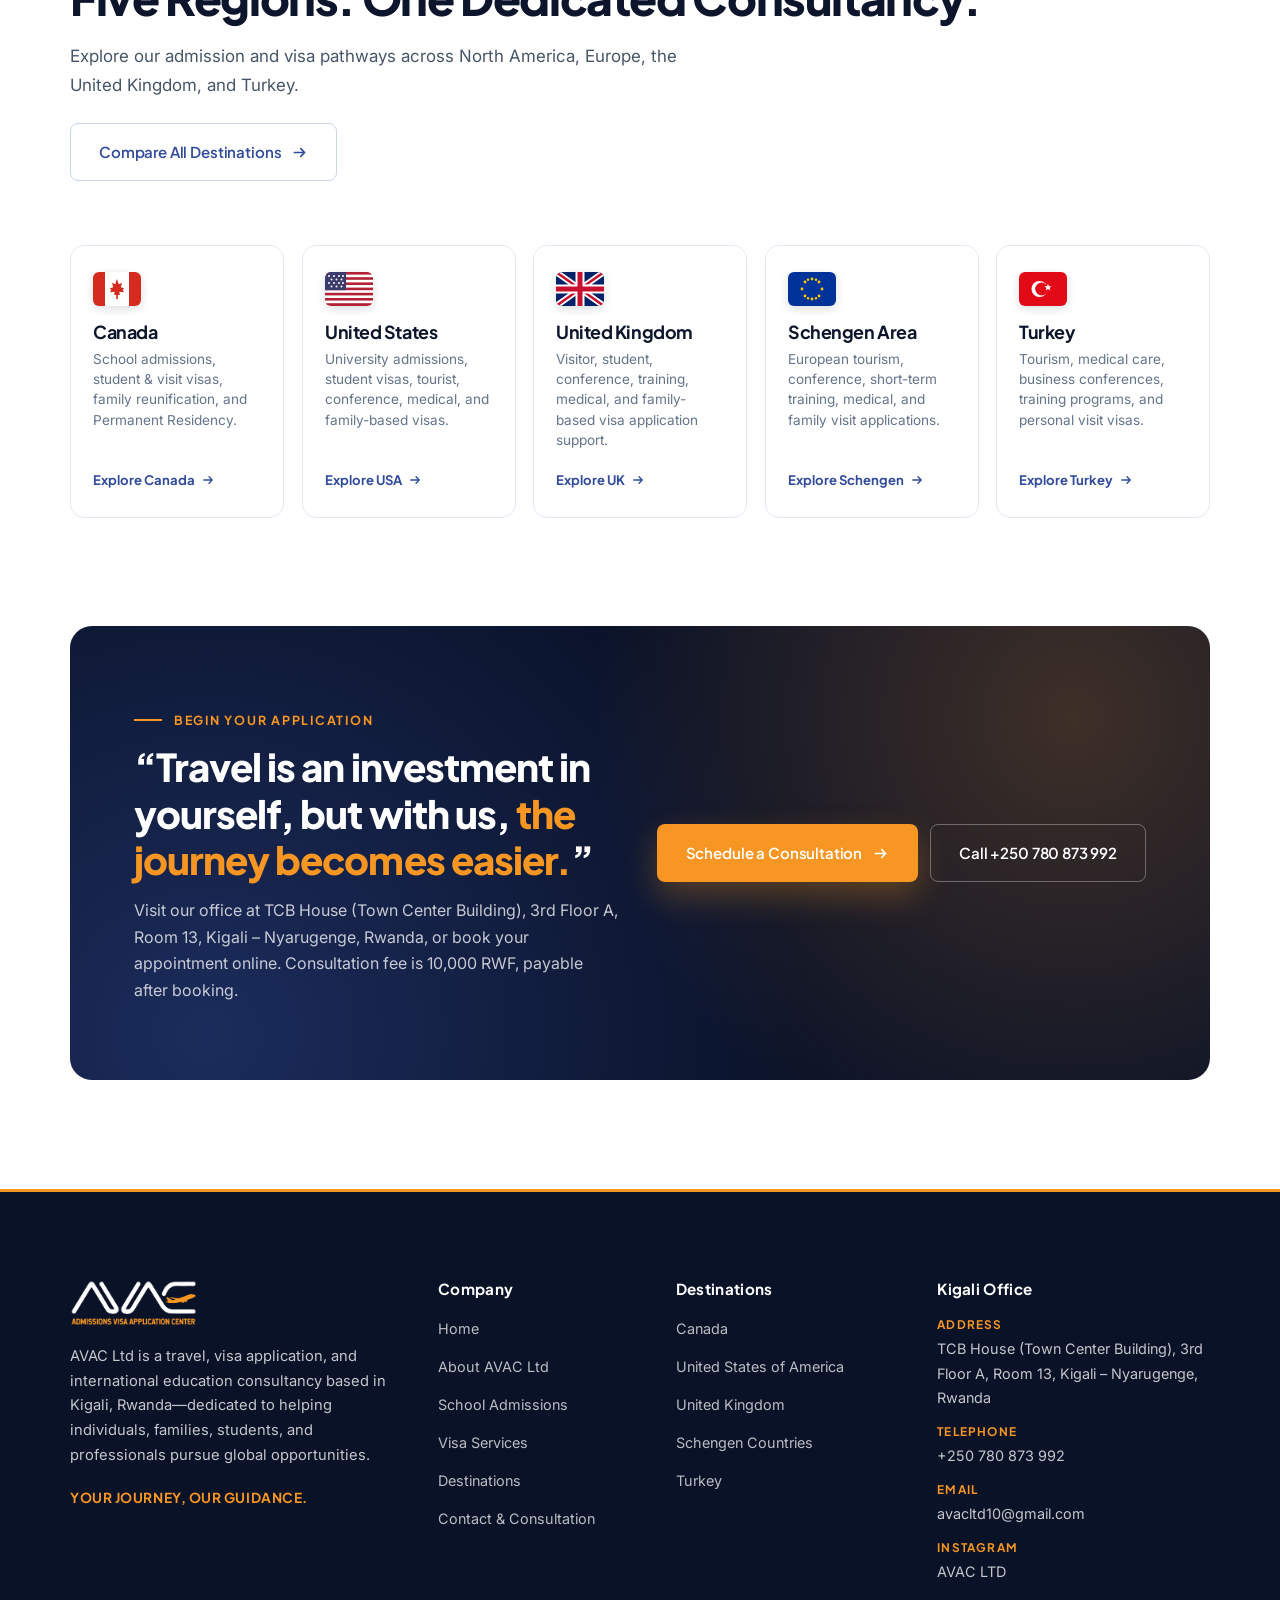
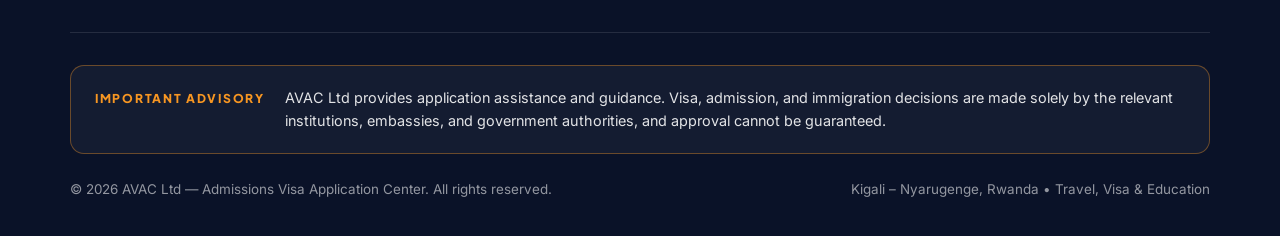
==== commit 2e42a535: "Remove 9-year promotional callouts outside timeline; highlight end-to-end personalized consultancy" ====
--- a/index.html
+++ b/index.html
@@ -5,7 +5,7 @@
   <meta name="viewport" content="width=device-width, initial-scale=1.0, viewport-fit=cover">
   <meta name="theme-color" content="#0A1228">
   <title>AVAC Ltd — Travel, Visa &amp; International Education Consultancy | Kigali, Rwanda</title>
-  <meta name="description" content="For 9 years in Kigali, Rwanda, AVAC Ltd has guided individuals, families, students, and professionals through school admissions and visa applications for Canada, the USA, the UK, Schengen countries, and Turkey.">
+  <meta name="description" content="AVAC Ltd is a travel, visa application, and international education consultancy in Kigali, Rwanda—guiding students, families, and professionals through school admissions and visa applications for Canada, the USA, the UK, Schengen countries, and Turkey.">
   <link rel="icon" type="image/png" href="assets/logo-color.png">
   <link rel="preconnect" href="https://fonts.googleapis.com">
   <link rel="preconnect" href="https://fonts.gstatic.com" crossorigin>
@@ -89,7 +89,7 @@
       <div class="container hero__grid">
         <div class="hero__content">
           <div class="hero__kicker hero-enter hero-enter--d1">
-            Kigali, Rwanda &mdash; 9 Years of Global Guidance
+            Travel &bull; Visa &bull; International Education
           </div>
           <h1 class="hero__title hero-enter hero-enter--d2">
             Your Journey, Our
@@ -115,8 +115,8 @@
 
           <div class="hero__metrics hero-enter hero-enter--d5">
             <div>
-              <div class="hero__metric-num" data-count="9" data-suffix="+">9<span>+</span></div>
-              <div class="hero__metric-label">Years Guiding Clients from Kigali</div>
+              <div class="hero__metric-num" data-count="2" data-suffix="">2</div>
+              <div class="hero__metric-label">North American Study Hubs (Canada &amp; USA)</div>
             </div>
             <div>
               <div class="hero__metric-num" data-count="5" data-suffix="">5</div>
@@ -140,8 +140,8 @@
             <path d="M180 116 A64 64 0 0 0 116 180" stroke="rgba(255,255,255,0.18)" stroke-width="1.5"/>
           </svg>
           <div class="arch-stage__card">
-            <div class="arch-stage__card-title">9 Years of Dedicated Support</div>
-            <div class="arch-stage__card-sub">Serving students, families &amp; professionals from Kigali &ndash; Nyarugenge, Rwanda.</div>
+            <div class="arch-stage__card-title">End-to-End Application Guidance</div>
+            <div class="arch-stage__card-sub">Personalized document review &amp; filing support in Kigali &ndash; Nyarugenge.</div>
           </div>
         </div>
       </div>
@@ -156,8 +156,8 @@
             <img loading="lazy" decoding="async" src="images/pexels-gustavo-fring-6816985.webp" style="object-position: 42% 20%;" alt="Smiling client speaking with an international education and visa advisor at AVAC Ltd">
           </div>
           <div class="arch-light__stat">
-            <div class="arch-light__stat-num">9 Years</div>
-            <div class="arch-light__stat-label">Trusted Consultancy in Rwanda</div>
+            <div class="arch-light__stat-num">1-on-1</div>
+            <div class="arch-light__stat-label">Personalized Client Guidance</div>
           </div>
         </div>
 
@@ -166,7 +166,7 @@
           <h2 class="section-title">Turning International Ambitions into Well-Prepared Journeys</h2>
           <div class="prose">
             <p>
-              <strong>AVAC Ltd</strong> is a travel, visa application, and international education consultancy based in Kigali &ndash; Nyarugenge, Rwanda. For nine years, we have dedicated our practice to helping individuals, families, students, and professionals achieve their international travel, education, and immigration goals.
+              <strong>AVAC Ltd</strong> is a travel, visa application, and international education consultancy based in Kigali &ndash; Nyarugenge, Rwanda. We are dedicated to helping individuals, families, students, and professionals achieve their international travel, education, and immigration goals through professional guidance, personalized assistance, and reliable support.
             </p>
             <p>
               We understand that international travel, studying abroad, and immigration applications can feel complicated and time-consuming. That is why we guide every client step by step—helping you organize documents, understand destination requirements, and navigate each stage of the process with transparency.
@@ -178,7 +178,7 @@
             <li>Structured document preparation and tailored one-on-one client support</li>
           </ul>
           <a href="about.html" class="btn btn--blue">
-            Discover Our 9-Year Story
+            Learn More About AVAC Ltd
             <svg class="arrow-icon" viewBox="0 0 20 20" fill="none" stroke="currentColor" stroke-width="2" aria-hidden="true"><path d="M4 10h12m0 0-4.5-4.5M16 10l-4.5 4.5" stroke-linecap="round" stroke-linejoin="round"/></svg>
           </a>
         </div>
@@ -192,7 +192,7 @@
           <div class="eyebrow eyebrow--center">Our Services</div>
           <h2 class="section-title">Navigating Admissions &amp; Visa Applications Made Clear</h2>
           <p class="section-lead">
-            From securing admission into colleges and universities in North America to preparing complete visa files for five global regions, our team brings nine years of organized, client-focused expertise.
+            From securing admission into colleges and universities in North America to preparing complete visa files for five global regions, our team brings organized, client-focused guidance to every step.
           </p>
         </div>
 
@@ -330,14 +330,14 @@
       </div>
     </section>
 
-    <!-- 9-Year Staggered Story Timeline -->
+    <!-- Story Timeline -->
     <section class="section">
       <div class="container">
         <div class="section-header section-header--center" data-reveal>
-          <div class="eyebrow eyebrow--center">Our 9-Year Journey</div>
-          <h2 class="section-title">Nine Years of Reliable Guidance From Kigali to the World</h2>
+          <div class="eyebrow eyebrow--center">Our Journey</div>
+          <h2 class="section-title">Growing Alongside Global Ambitions From Kigali</h2>
           <p class="section-lead">
-            Since opening our doors nine years ago, AVAC Ltd has grown alongside the ambitions of Rwandan and regional clients pursuing education, travel, and new chapters abroad.
+            Since opening our doors in 2017, AVAC Ltd has grown alongside the ambitions of Rwandan and regional clients pursuing education, travel, and new chapters abroad.
           </p>
         </div>
 
@@ -348,7 +348,7 @@
             </div>
             <span class="timeline__marker" aria-hidden="true"></span>
             <div class="timeline__content">
-              <span class="timeline__year">Foundation &mdash; Year 1</span>
+              <span class="timeline__year">2017 &mdash; Foundation</span>
               <h3>Built to Simplify International Applications</h3>
               <p>
                 AVAC Ltd was founded in Kigali with a clear conviction: international education and travel opportunities should be accessible through organized, transparent, and honest guidance rather than guesswork.
@@ -358,7 +358,7 @@
 
           <div class="timeline__row timeline__row--flip" data-reveal>
             <div class="timeline__content">
-              <span class="timeline__year">Expansion &mdash; Years 3 to 6</span>
+              <span class="timeline__year">2020 &ndash; 2023 &mdash; Expansion</span>
               <h3>Growing Into Multi-Destination Admissions &amp; Visas</h3>
               <p>
                 As client trust deepened, we expanded our expertise across Canadian and U.S. school admissions while building dedicated visa support desks covering the United Kingdom, Schengen countries, and Turkey.
@@ -376,7 +376,7 @@
             </div>
             <span class="timeline__marker" aria-hidden="true"></span>
             <div class="timeline__content">
-              <span class="timeline__year">Today &mdash; 9 Years Strong</span>
+              <span class="timeline__year">Today &mdash; Global Mobility Partner</span>
               <h3>Kigali&rsquo;s Trusted Partner for Global Mobility</h3>
               <p>
                 From our office at TCB House (Town Center Building), 3rd Floor A, Room 13 in Kigali &ndash; Nyarugenge, Rwanda, we continue supporting students, families, conference delegates, medical travelers, and Canadian Permanent Residency applicants every day.
@@ -394,7 +394,7 @@
           <div class="eyebrow eyebrow--center">Why Choose AVAC Ltd</div>
           <h2 class="section-title">Client-Focused Precision at Every Stage</h2>
           <p class="section-lead">
-            Every case is unique. We pair nine years of procedural familiarity with attentive, individualized document preparation.
+            Every case is unique. We pair thorough destination knowledge with attentive, individualized document preparation.
           </p>
         </div>
 
@@ -451,7 +451,7 @@
                 <h3>Commitment to Service</h3>
                 <span class="why-item__idx">06</span>
               </div>
-              <p>We uphold organized, professional, and transparent consultancy built on nine years of integrity and dedication.</p>
+              <p>We uphold organized, professional, and client-focused consultancy built on transparency, integrity, and dedication.</p>
             </div>
           </div>
         </div>
@@ -573,7 +573,7 @@
             <img src="assets/logo-light.png" alt="AVAC — Admissions Visa Application Center">
           </a>
           <p>
-            AVAC Ltd is a travel, visa application, and international education consultancy based in Kigali, Rwanda—serving individuals, families, students, and professionals for 9 years.
+            AVAC Ltd is a travel, visa application, and international education consultancy based in Kigali, Rwanda—dedicated to helping individuals, families, students, and professionals pursue global opportunities.
           </p>
           <div class="footer-tagline">YOUR JOURNEY, OUR GUIDANCE.</div>
         </div>
@@ -631,7 +631,7 @@
 
       <div class="footer-bottom">
         <span>&copy; 2026 AVAC Ltd &mdash; Admissions Visa Application Center. All rights reserved.</span>
-        <span>Kigali &ndash; Nyarugenge, Rwanda &bull; 9 Years of Service</span>
+        <span>Kigali &ndash; Nyarugenge, Rwanda &bull; Travel, Visa &amp; Education</span>
       </div>
     </div>
   </footer>
